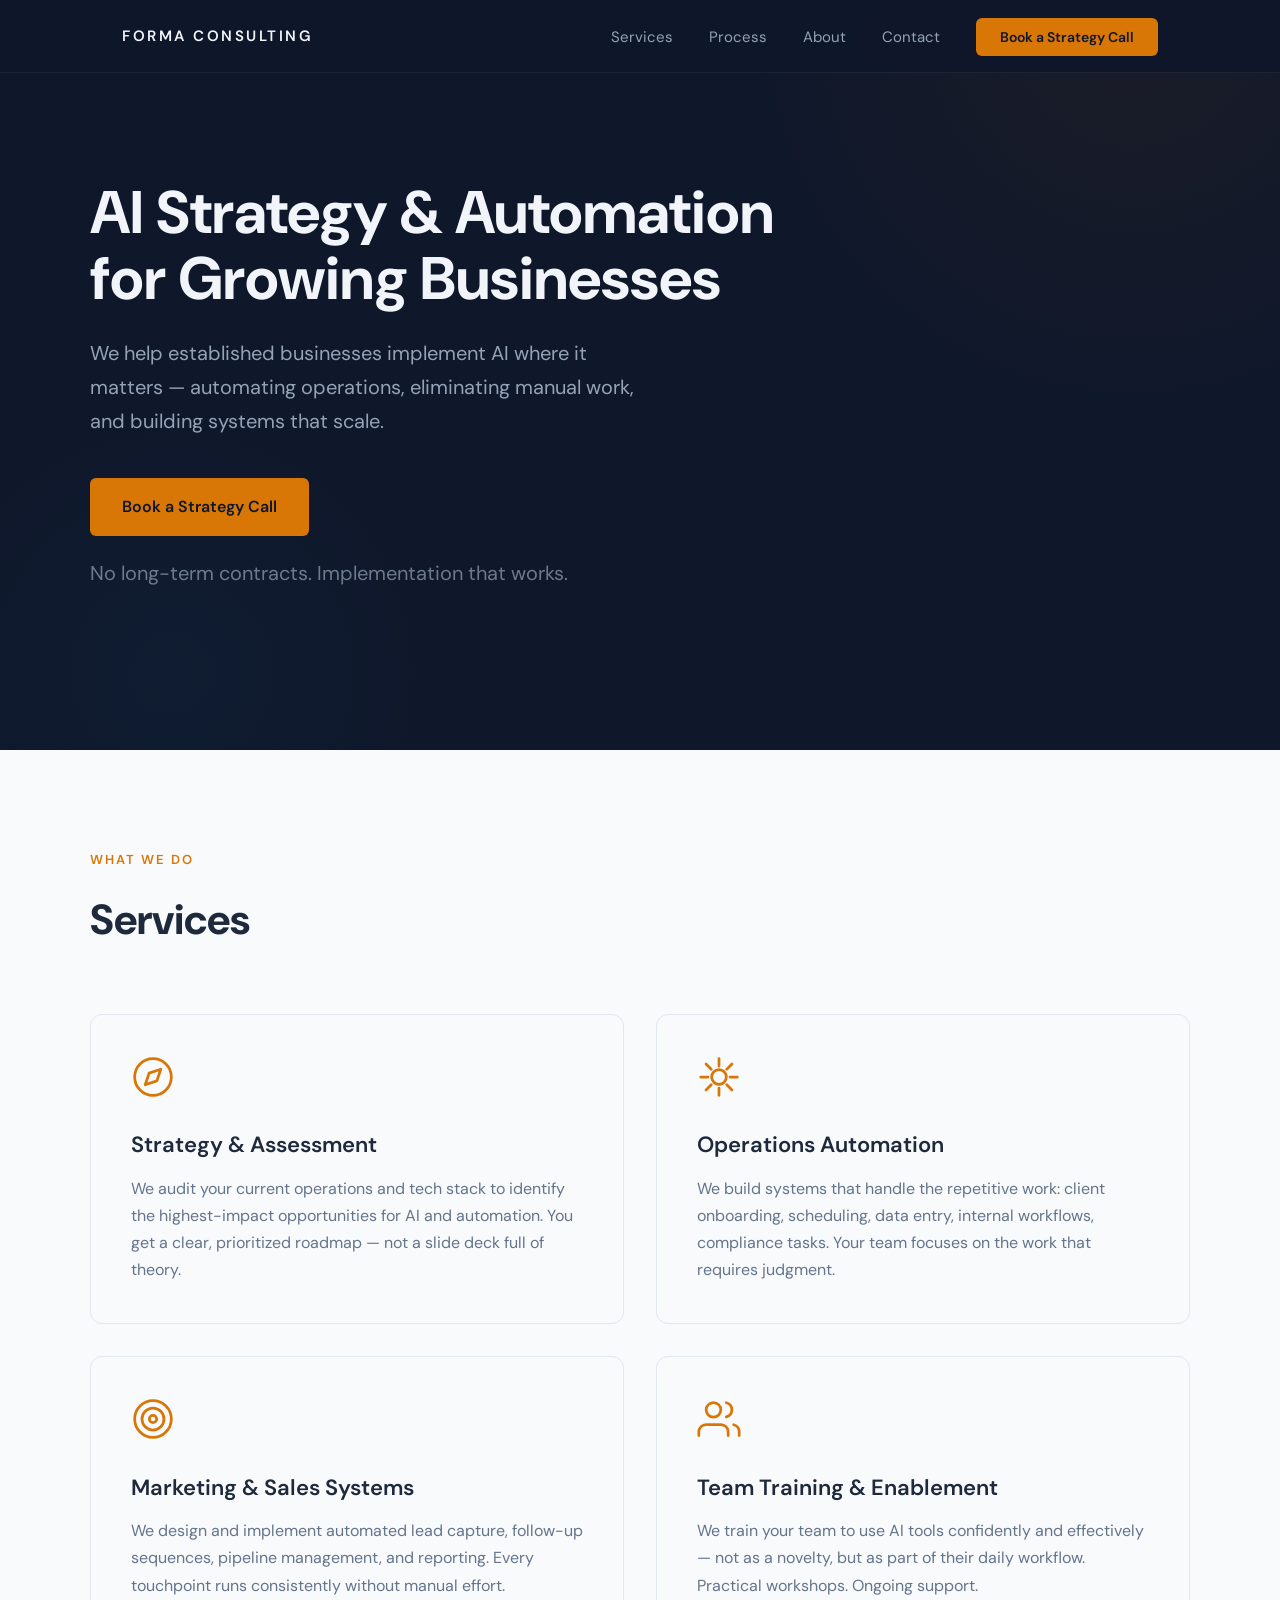
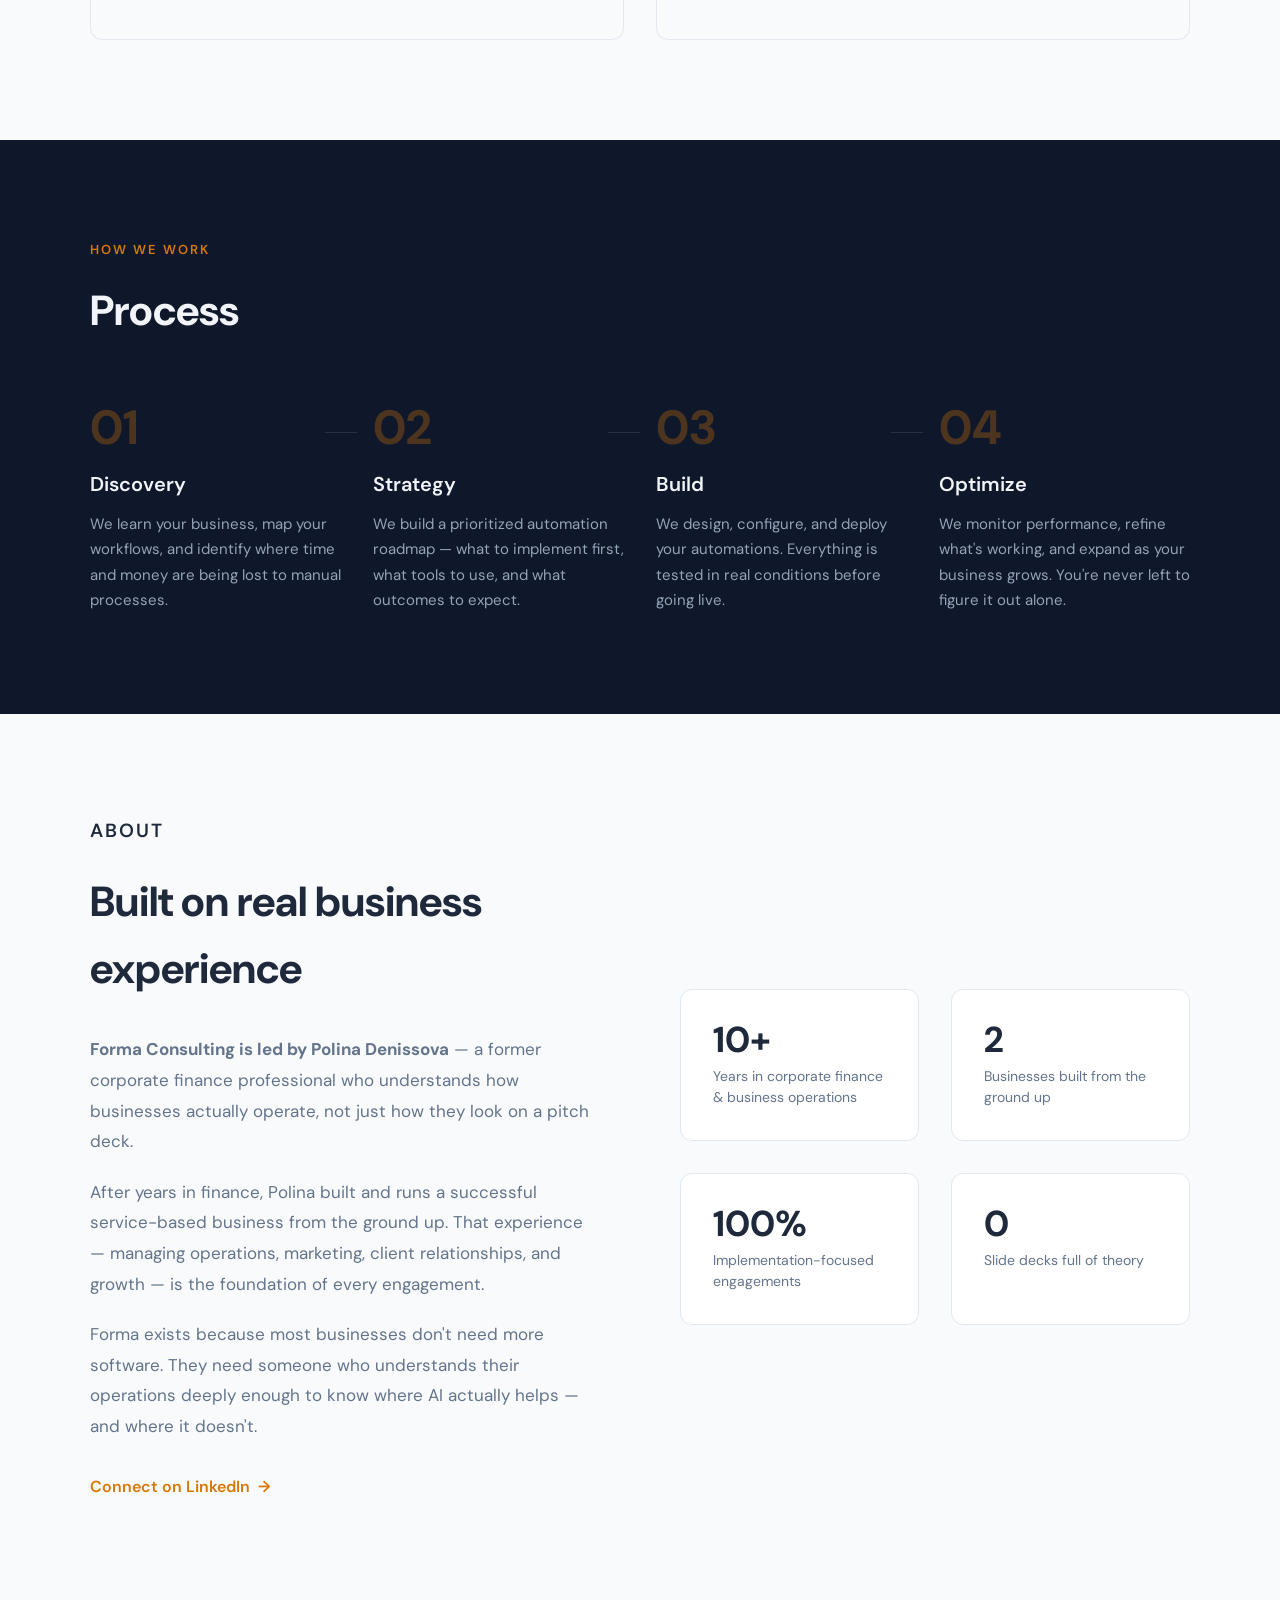
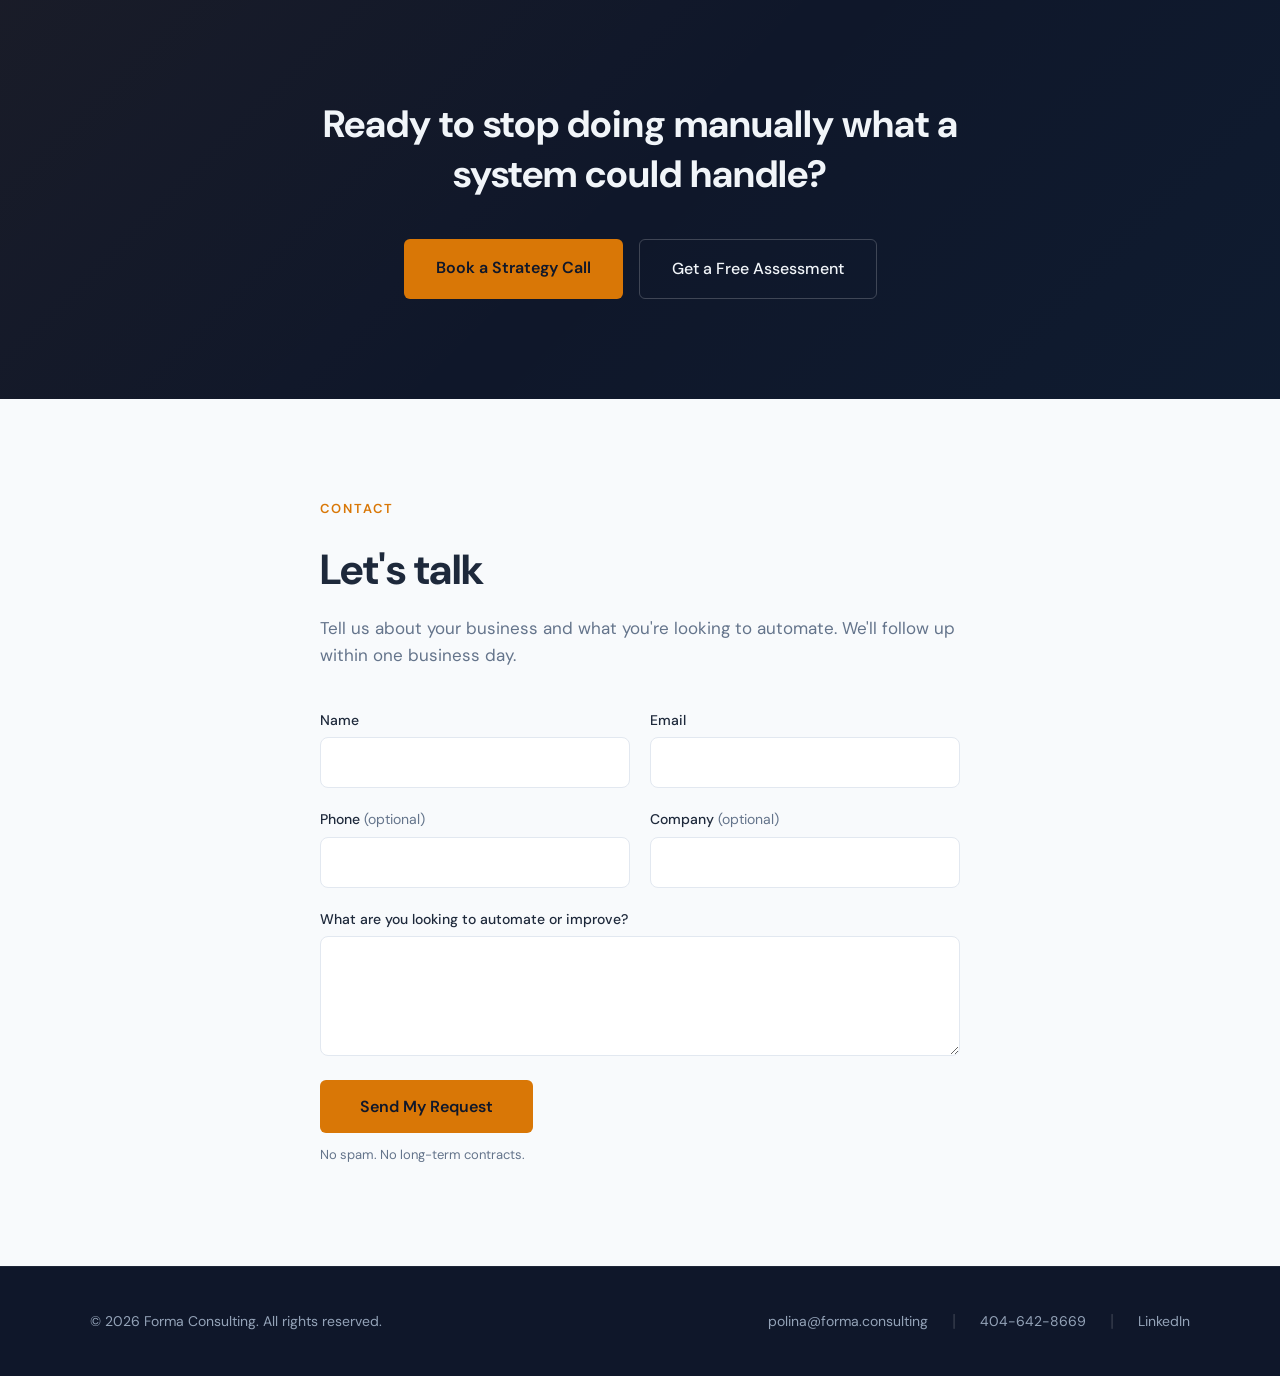
==== index.html @ 2b252786 "Add OG image for link previews" ====
<!DOCTYPE html>
<html lang="en">
<head>
  <meta charset="UTF-8">
  <meta name="viewport" content="width=device-width, initial-scale=1.0">
  <title>Forma Consulting — AI Strategy & Automation for Growing Businesses</title>
  <meta name="description" content="We help established businesses implement AI where it matters — automating operations, eliminating manual work, and building systems that scale.">
  <meta property="og:title" content="Forma Consulting — AI Strategy & Automation for Growing Businesses">
  <meta property="og:description" content="We help established businesses implement AI where it matters — automating operations, eliminating manual work, and building systems that scale.">
  <meta property="og:type" content="website">
  <meta property="og:url" content="https://forma.consulting">
  <meta property="og:image" content="https://forma.consulting/forma-og-image.png">
  <link rel="preconnect" href="https://fonts.googleapis.com">
  <link rel="preconnect" href="https://fonts.gstatic.com" crossorigin>
  <link href="https://fonts.googleapis.com/css2?family=DM+Sans:ital,opsz,wght@0,9..40,300;0,9..40,400;0,9..40,500;0,9..40,600;0,9..40,700;1,9..40,400&display=swap" rel="stylesheet">
  <style>
    *, *::before, *::after { margin: 0; padding: 0; box-sizing: border-box; }

    :root {
      --dark: #0F172A;
      --dark-mid: #1E293B;
      --light: #F8FAFC;
      --light-mid: #E2E8F0;
      --text-on-dark: #F1F5F9;
      --text-on-light: #1E293B;
      --text-muted-dark: #94A3B8;
      --text-muted-light: #64748B;
      --accent: #D97706;
      --accent-hover: #B45309;
      --accent-light: rgba(217, 119, 6, 0.1);
      --blue: #0EA5E9;
      --max-width: 1100px;
      --section-padding: 100px;
    }

    html { scroll-behavior: smooth; }

    body {
      font-family: 'DM Sans', -apple-system, BlinkMacSystemFont, sans-serif;
      font-size: 18px;
      line-height: 1.6;
      color: var(--text-on-light);
      background: var(--light);
      -webkit-font-smoothing: antialiased;
    }

    /* NAV */
    nav {
      position: fixed;
      top: 0;
      left: 0;
      right: 0;
      z-index: 100;
      background: rgba(15, 23, 42, 0.95);
      backdrop-filter: blur(12px);
      border-bottom: 1px solid rgba(255,255,255,0.06);
    }

    .nav-inner {
      max-width: var(--max-width);
      margin: 0 auto;
      padding: 0 32px;
      height: 72px;
      display: flex;
      align-items: center;
      justify-content: space-between;
    }

    .nav-logo {
      font-size: 15px;
      font-weight: 600;
      letter-spacing: 2.5px;
      color: var(--text-on-dark);
      text-transform: uppercase;
      text-decoration: none;
    }

    .nav-links {
      display: flex;
      align-items: center;
      gap: 36px;
      list-style: none;
    }

    .nav-links a {
      color: var(--text-muted-dark);
      text-decoration: none;
      font-size: 15px;
      font-weight: 400;
      transition: color 0.2s;
    }

    .nav-links a:hover { color: var(--text-on-dark); }

    .nav-cta {
      background: var(--accent) !important;
      color: var(--dark) !important;
      padding: 10px 24px;
      border-radius: 6px;
      font-weight: 600 !important;
      font-size: 14px !important;
      transition: background 0.2s;
    }

    .nav-cta:hover { background: var(--accent-hover) !important; }

    /* MOBILE NAV */
    .nav-toggle {
      display: none;
      background: none;
      border: none;
      cursor: pointer;
      padding: 8px;
    }

    .nav-toggle span {
      display: block;
      width: 24px;
      height: 2px;
      background: var(--text-on-dark);
      margin: 6px 0;
      transition: all 0.3s;
    }

    /* HERO */
    .hero {
      background: var(--dark);
      padding: 180px 32px 120px;
      position: relative;
      overflow: hidden;
    }

    .hero::before {
      content: '';
      position: absolute;
      top: -50%;
      right: -20%;
      width: 800px;
      height: 800px;
      background: radial-gradient(circle, rgba(217,119,6,0.06) 0%, transparent 70%);
      pointer-events: none;
    }

    .hero::after {
      content: '';
      position: absolute;
      bottom: -30%;
      left: -10%;
      width: 600px;
      height: 600px;
      background: radial-gradient(circle, rgba(14,165,233,0.04) 0%, transparent 70%);
      pointer-events: none;
    }

    .hero-inner {
      max-width: var(--max-width);
      margin: 0 auto;
      position: relative;
      z-index: 1;
    }

    .hero h1 {
      font-size: clamp(40px, 5.5vw, 60px);
      font-weight: 700;
      line-height: 1.1;
      color: var(--text-on-dark);
      max-width: 700px;
      margin-bottom: 24px;
    }

    .hero p {
      font-size: 20px;
      color: var(--text-muted-dark);
      max-width: 560px;
      margin-bottom: 40px;
      line-height: 1.7;
    }

    .hero-cta-group {
      display: flex;
      align-items: center;
      gap: 16px;
      flex-wrap: wrap;
    }

    .btn-primary {
      display: inline-block;
      background: var(--accent);
      color: var(--dark);
      padding: 16px 32px;
      border-radius: 6px;
      font-weight: 600;
      font-size: 16px;
      text-decoration: none;
      transition: background 0.2s, transform 0.1s;
    }

    .btn-primary:hover { background: var(--accent-hover); transform: translateY(-1px); }

    .hero-micro {
      margin-top: 20px;
      font-size: 14px;
      color: var(--text-muted-dark);
      opacity: 0.7;
    }

    /* SERVICES */
    .services {
      padding: var(--section-padding) 32px;
      background: var(--light);
    }

    .services-inner {
      max-width: var(--max-width);
      margin: 0 auto;
    }

    .section-label {
      font-size: 13px;
      font-weight: 600;
      letter-spacing: 2px;
      text-transform: uppercase;
      color: var(--accent);
      margin-bottom: 16px;
    }

    .section-title {
      font-size: clamp(32px, 4vw, 42px);
      font-weight: 700;
      color: var(--text-on-light);
      margin-bottom: 60px;
    }

    .services-grid {
      display: grid;
      grid-template-columns: repeat(2, 1fr);
      gap: 32px;
    }

    .service-card {
      padding: 40px;
      border: 1px solid var(--light-mid);
      border-radius: 12px;
      transition: border-color 0.2s, box-shadow 0.2s;
    }

    .service-card:hover {
      border-color: var(--accent);
      box-shadow: 0 4px 24px rgba(0,0,0,0.04);
    }

    .service-icon {
      width: 44px;
      height: 44px;
      margin-bottom: 20px;
      color: var(--accent);
    }

    .service-card h3 {
      font-size: 22px;
      font-weight: 600;
      margin-bottom: 12px;
      color: var(--text-on-light);
    }

    .service-card p {
      font-size: 16px;
      color: var(--text-muted-light);
      line-height: 1.7;
    }

    /* PROCESS */
    .process {
      padding: var(--section-padding) 32px;
      background: var(--dark);
    }

    .process-inner {
      max-width: var(--max-width);
      margin: 0 auto;
    }

    .process .section-title { color: var(--text-on-dark); }

    .process-grid {
      display: grid;
      grid-template-columns: repeat(4, 1fr);
      gap: 32px;
    }

    .process-step {
      position: relative;
    }

    .step-number {
      font-size: 48px;
      font-weight: 700;
      color: var(--accent);
      opacity: 0.3;
      line-height: 1;
      margin-bottom: 16px;
    }

    .process-step h3 {
      font-size: 20px;
      font-weight: 600;
      color: var(--text-on-dark);
      margin-bottom: 12px;
    }

    .process-step p {
      font-size: 15px;
      color: var(--text-muted-dark);
      line-height: 1.7;
    }

    /* Connector lines between steps */
    .process-step:not(:last-child)::after {
      content: '';
      position: absolute;
      top: 28px;
      right: -16px;
      width: 32px;
      height: 1px;
      background: rgba(255,255,255,0.1);
    }

    /* ABOUT */
    .about {
      padding: var(--section-padding) 32px;
      background: var(--light);
    }

    .about-inner {
      max-width: var(--max-width);
      margin: 0 auto;
      display: grid;
      grid-template-columns: 1fr 1fr;
      gap: 80px;
      align-items: center;
    }

    .about-text p {
      font-size: 17px;
      color: var(--text-muted-light);
      margin-bottom: 20px;
      line-height: 1.8;
    }

    .about-text p:first-of-type {
      font-size: 19px;
      color: var(--text-on-light);
    }

    .about-link {
      display: inline-flex;
      align-items: center;
      gap: 8px;
      color: var(--accent);
      text-decoration: none;
      font-weight: 600;
      font-size: 16px;
      margin-top: 12px;
      transition: gap 0.2s;
    }

    .about-link:hover { gap: 12px; }

    .about-stats {
      display: grid;
      grid-template-columns: 1fr 1fr;
      gap: 32px;
    }

    .stat-item {
      padding: 32px;
      background: white;
      border-radius: 12px;
      border: 1px solid var(--light-mid);
    }

    .stat-number {
      font-size: 36px;
      font-weight: 700;
      color: var(--text-on-light);
      line-height: 1;
      margin-bottom: 8px;
    }

    .stat-label {
      font-size: 14px;
      color: var(--text-muted-light);
      line-height: 1.5;
    }

    /* CTA SECTION */
    .cta-section {
      padding: var(--section-padding) 32px;
      background: var(--dark);
      text-align: center;
      position: relative;
      overflow: hidden;
    }

    .cta-section::before {
      content: '';
      position: absolute;
      top: 0;
      left: 0;
      right: 0;
      bottom: 0;
      background: linear-gradient(135deg, rgba(217,119,6,0.05) 0%, transparent 50%, rgba(14,165,233,0.03) 100%);
      pointer-events: none;
    }

    .cta-inner {
      max-width: 640px;
      margin: 0 auto;
      position: relative;
      z-index: 1;
    }

    .cta-section h2 {
      font-size: clamp(28px, 3.5vw, 38px);
      font-weight: 700;
      color: var(--text-on-dark);
      margin-bottom: 40px;
      line-height: 1.3;
    }

    .cta-buttons {
      display: flex;
      justify-content: center;
      gap: 16px;
      flex-wrap: wrap;
    }

    .btn-secondary {
      display: inline-block;
      border: 1px solid rgba(255,255,255,0.2);
      color: var(--text-on-dark);
      padding: 16px 32px;
      border-radius: 6px;
      font-weight: 500;
      font-size: 16px;
      text-decoration: none;
      transition: border-color 0.2s, background 0.2s;
    }

    .btn-secondary:hover {
      border-color: rgba(255,255,255,0.4);
      background: rgba(255,255,255,0.04);
    }

    /* CONTACT */
    .contact {
      padding: var(--section-padding) 32px;
      background: var(--light);
    }

    .contact-inner {
      max-width: 640px;
      margin: 0 auto;
    }

    .contact .section-title {
      margin-bottom: 12px;
    }

    .contact-subtitle {
      font-size: 17px;
      color: var(--text-muted-light);
      margin-bottom: 40px;
    }

    .form-grid {
      display: grid;
      grid-template-columns: 1fr 1fr;
      gap: 20px;
    }

    .form-group {
      display: flex;
      flex-direction: column;
    }

    .form-group.full-width {
      grid-column: 1 / -1;
    }

    .form-group label {
      font-size: 14px;
      font-weight: 500;
      color: var(--text-on-light);
      margin-bottom: 6px;
    }

    .form-group input,
    .form-group textarea {
      padding: 14px 16px;
      border: 1px solid var(--light-mid);
      border-radius: 8px;
      font-family: inherit;
      font-size: 16px;
      color: var(--text-on-light);
      background: white;
      transition: border-color 0.2s;
      outline: none;
    }

    .form-group input:focus,
    .form-group textarea:focus {
      border-color: var(--accent);
    }

    .form-group textarea {
      resize: vertical;
      min-height: 120px;
    }

    .form-submit {
      margin-top: 24px;
    }

    .form-submit button {
      background: var(--accent);
      color: var(--dark);
      padding: 16px 40px;
      border: none;
      border-radius: 6px;
      font-family: inherit;
      font-weight: 600;
      font-size: 16px;
      cursor: pointer;
      transition: background 0.2s;
    }

    .form-submit button:hover { background: var(--accent-hover); }

    .form-note {
      margin-top: 12px;
      font-size: 13px;
      color: var(--text-muted-light);
    }

    /* FOOTER */
    footer {
      padding: 40px 32px;
      background: var(--dark);
      border-top: 1px solid rgba(255,255,255,0.06);
    }

    .footer-inner {
      max-width: var(--max-width);
      margin: 0 auto;
      display: flex;
      justify-content: space-between;
      align-items: center;
      flex-wrap: wrap;
      gap: 16px;
    }

    .footer-left {
      font-size: 14px;
      color: var(--text-muted-dark);
    }

    .footer-right {
      display: flex;
      gap: 24px;
      align-items: center;
    }

    .footer-right a {
      font-size: 14px;
      color: var(--text-muted-dark);
      text-decoration: none;
      transition: color 0.2s;
    }

    .footer-right a:hover { color: var(--text-on-dark); }

    .footer-divider {
      color: rgba(255,255,255,0.15);
    }

    /* RESPONSIVE */
    @media (max-width: 900px) {
      .services-grid { grid-template-columns: 1fr; }
      .process-grid { grid-template-columns: 1fr 1fr; }
      .process-step::after { display: none; }
      .about-inner { grid-template-columns: 1fr; gap: 48px; }
      .about-stats { order: -1; }
    }

    @media (max-width: 640px) {
      :root { --section-padding: 72px; }
      .nav-links { display: none; }
      .nav-toggle { display: block; }
      .nav-links.active {
        display: flex;
        flex-direction: column;
        position: absolute;
        top: 72px;
        left: 0;
        right: 0;
        background: var(--dark);
        padding: 24px 32px;
        border-bottom: 1px solid rgba(255,255,255,0.06);
        gap: 20px;
      }
      .hero { padding: 140px 24px 80px; }
      .hero h1 { font-size: 36px; }
      .hero p { font-size: 18px; }
      .process-grid { grid-template-columns: 1fr; }
      .about-stats { grid-template-columns: 1fr; }
      .form-grid { grid-template-columns: 1fr; }
      .footer-inner { flex-direction: column; text-align: center; }
    }
  </style>
</head>
<body>

  <!-- NAV -->
  <nav>
    <div class="nav-inner">
      <a href="#" class="nav-logo">Forma Consulting</a>
      <button class="nav-toggle" aria-label="Menu" onclick="document.querySelector('.nav-links').classList.toggle('active')">
        <span></span><span></span><span></span>
      </button>
      <ul class="nav-links">
        <li><a href="#services">Services</a></li>
        <li><a href="#process">Process</a></li>
        <li><a href="#about">About</a></li>
        <li><a href="#contact">Contact</a></li>
        <li><a href="#contact" class="nav-cta">Book a Strategy Call</a></li>
      </ul>
    </div>
  </nav>

  <!-- HERO -->
  <section class="hero">
    <div class="hero-inner">
      <h1>AI Strategy &amp; Automation for Growing Businesses</h1>
      <p>We help established businesses implement AI where it matters — automating operations, eliminating manual work, and building systems that scale.</p>
      <div class="hero-cta-group">
        <a href="#contact" class="btn-primary">Book a Strategy Call</a>
      </div>
      <p class="hero-micro">No long-term contracts. Implementation that works.</p>
    </div>
  </section>

  <!-- SERVICES -->
  <section class="services" id="services">
    <div class="services-inner">
      <p class="section-label">What We Do</p>
      <h2 class="section-title">Services</h2>
      <div class="services-grid">

        <div class="service-card">
          <svg class="service-icon" viewBox="0 0 24 24" fill="none" stroke="currentColor" stroke-width="1.5" stroke-linecap="round" stroke-linejoin="round">
            <circle cx="12" cy="12" r="10"/><polygon points="16.24 7.76 14.12 14.12 7.76 16.24 9.88 9.88 16.24 7.76"/>
          </svg>
          <h3>Strategy &amp; Assessment</h3>
          <p>We audit your current operations and tech stack to identify the highest-impact opportunities for AI and automation. You get a clear, prioritized roadmap — not a slide deck full of theory.</p>
        </div>

        <div class="service-card">
          <svg class="service-icon" viewBox="0 0 24 24" fill="none" stroke="currentColor" stroke-width="1.5" stroke-linecap="round" stroke-linejoin="round">
            <path d="M12 2v4m0 12v4M4.93 4.93l2.83 2.83m8.48 8.48l2.83 2.83M2 12h4m12 0h4M4.93 19.07l2.83-2.83m8.48-8.48l2.83-2.83"/><circle cx="12" cy="12" r="4"/>
          </svg>
          <h3>Operations Automation</h3>
          <p>We build systems that handle the repetitive work: client onboarding, scheduling, data entry, internal workflows, compliance tasks. Your team focuses on the work that requires judgment.</p>
        </div>

        <div class="service-card">
          <svg class="service-icon" viewBox="0 0 24 24" fill="none" stroke="currentColor" stroke-width="1.5" stroke-linecap="round" stroke-linejoin="round">
            <circle cx="12" cy="12" r="10"/><circle cx="12" cy="12" r="6"/><circle cx="12" cy="12" r="2"/>
          </svg>
          <h3>Marketing &amp; Sales Systems</h3>
          <p>We design and implement automated lead capture, follow-up sequences, pipeline management, and reporting. Every touchpoint runs consistently without manual effort.</p>
        </div>

        <div class="service-card">
          <svg class="service-icon" viewBox="0 0 24 24" fill="none" stroke="currentColor" stroke-width="1.5" stroke-linecap="round" stroke-linejoin="round">
            <path d="M17 21v-2a4 4 0 0 0-4-4H5a4 4 0 0 0-4 4v2"/><circle cx="9" cy="7" r="4"/><path d="M23 21v-2a4 4 0 0 0-3-3.87"/><path d="M16 3.13a4 4 0 0 1 0 7.75"/>
          </svg>
          <h3>Team Training &amp; Enablement</h3>
          <p>We train your team to use AI tools confidently and effectively — not as a novelty, but as part of their daily workflow. Practical workshops. Ongoing support.</p>
        </div>

      </div>
    </div>
  </section>

  <!-- PROCESS -->
  <section class="process" id="process">
    <div class="process-inner">
      <p class="section-label" style="color: var(--accent);">How We Work</p>
      <h2 class="section-title">Process</h2>
      <div class="process-grid">
        <div class="process-step">
          <div class="step-number">01</div>
          <h3>Discovery</h3>
          <p>We learn your business, map your workflows, and identify where time and money are being lost to manual processes.</p>
        </div>
        <div class="process-step">
          <div class="step-number">02</div>
          <h3>Strategy</h3>
          <p>We build a prioritized automation roadmap — what to implement first, what tools to use, and what outcomes to expect.</p>
        </div>
        <div class="process-step">
          <div class="step-number">03</div>
          <h3>Build</h3>
          <p>We design, configure, and deploy your automations. Everything is tested in real conditions before going live.</p>
        </div>
        <div class="process-step">
          <div class="step-number">04</div>
          <h3>Optimize</h3>
          <p>We monitor performance, refine what's working, and expand as your business grows. You're never left to figure it out alone.</p>
        </div>
      </div>
    </div>
  </section>

  <!-- ABOUT -->
  <section class="about" id="about">
    <div class="about-inner">
      <div class="about-text">
        <p class="section-label">About</p>
        <h2 class="section-title" style="margin-bottom: 32px;">Built on real business experience</h2>
        <p><strong>Forma Consulting is led by Polina Denissova</strong> — a former corporate finance professional who understands how businesses actually operate, not just how they look on a pitch deck.</p>
        <p>After years in finance, Polina built and runs a successful service-based business from the ground up. That experience — managing operations, marketing, client relationships, and growth — is the foundation of every engagement.</p>
        <p>Forma exists because most businesses don't need more software. They need someone who understands their operations deeply enough to know where AI actually helps — and where it doesn't.</p>
        <a href="https://www.linkedin.com/in/denissova/" class="about-link" target="_blank" rel="noopener">Connect on LinkedIn <span>→</span></a>
      </div>
      <div class="about-stats">
        <div class="stat-item">
          <div class="stat-number">10+</div>
          <div class="stat-label">Years in corporate finance &amp; business operations</div>
        </div>
        <div class="stat-item">
          <div class="stat-number">2</div>
          <div class="stat-label">Businesses built from the ground up</div>
        </div>
        <div class="stat-item">
          <div class="stat-number">100%</div>
          <div class="stat-label">Implementation-focused engagements</div>
        </div>
        <div class="stat-item">
          <div class="stat-number">0</div>
          <div class="stat-label">Slide decks full of theory</div>
        </div>
      </div>
    </div>
  </section>

  <!-- CTA -->
  <section class="cta-section">
    <div class="cta-inner">
      <h2>Ready to stop doing manually what a system could handle?</h2>
      <div class="cta-buttons">
        <a href="#contact" class="btn-primary">Book a Strategy Call</a>
        <a href="#contact" class="btn-secondary">Get a Free Assessment</a>
      </div>
    </div>
  </section>

  <!-- CONTACT -->
  <section class="contact" id="contact">
    <div class="contact-inner">
      <p class="section-label">Contact</p>
      <h2 class="section-title">Let's talk</h2>
      <p class="contact-subtitle">Tell us about your business and what you're looking to automate. We'll follow up within one business day.</p>
      <form name="contact" method="POST" data-netlify="true">
        <div class="form-grid">
          <div class="form-group">
            <label for="name">Name</label>
            <input type="text" id="name" name="name" required>
          </div>
          <div class="form-group">
            <label for="email">Email</label>
            <input type="email" id="email" name="email" required>
          </div>
          <div class="form-group">
            <label for="phone">Phone <span style="color: var(--text-muted-light); font-weight: 400;">(optional)</span></label>
            <input type="tel" id="phone" name="phone">
          </div>
          <div class="form-group">
            <label for="company">Company <span style="color: var(--text-muted-light); font-weight: 400;">(optional)</span></label>
            <input type="text" id="company" name="company">
          </div>
          <div class="form-group full-width">
            <label for="message">What are you looking to automate or improve?</label>
            <textarea id="message" name="message"></textarea>
          </div>
        </div>
        <div class="form-submit">
          <button type="submit">Send My Request</button>
        </div>
        <p class="form-note">No spam. No long-term contracts.</p>
      </form>
    </div>
  </section>

  <!-- FOOTER -->
  <footer>
    <div class="footer-inner">
      <div class="footer-left">© 2026 Forma Consulting. All rights reserved.</div>
      <div class="footer-right">
        <a href="mailto:polina@forma.consulting">polina@forma.consulting</a>
        <span class="footer-divider">|</span>
        <a href="tel:4046428669">404-642-8669</a>
        <span class="footer-divider">|</span>
        <a href="https://www.linkedin.com/in/denissova/" target="_blank" rel="noopener">LinkedIn</a>
      </div>
    </div>
  </footer>

</body>
</html>
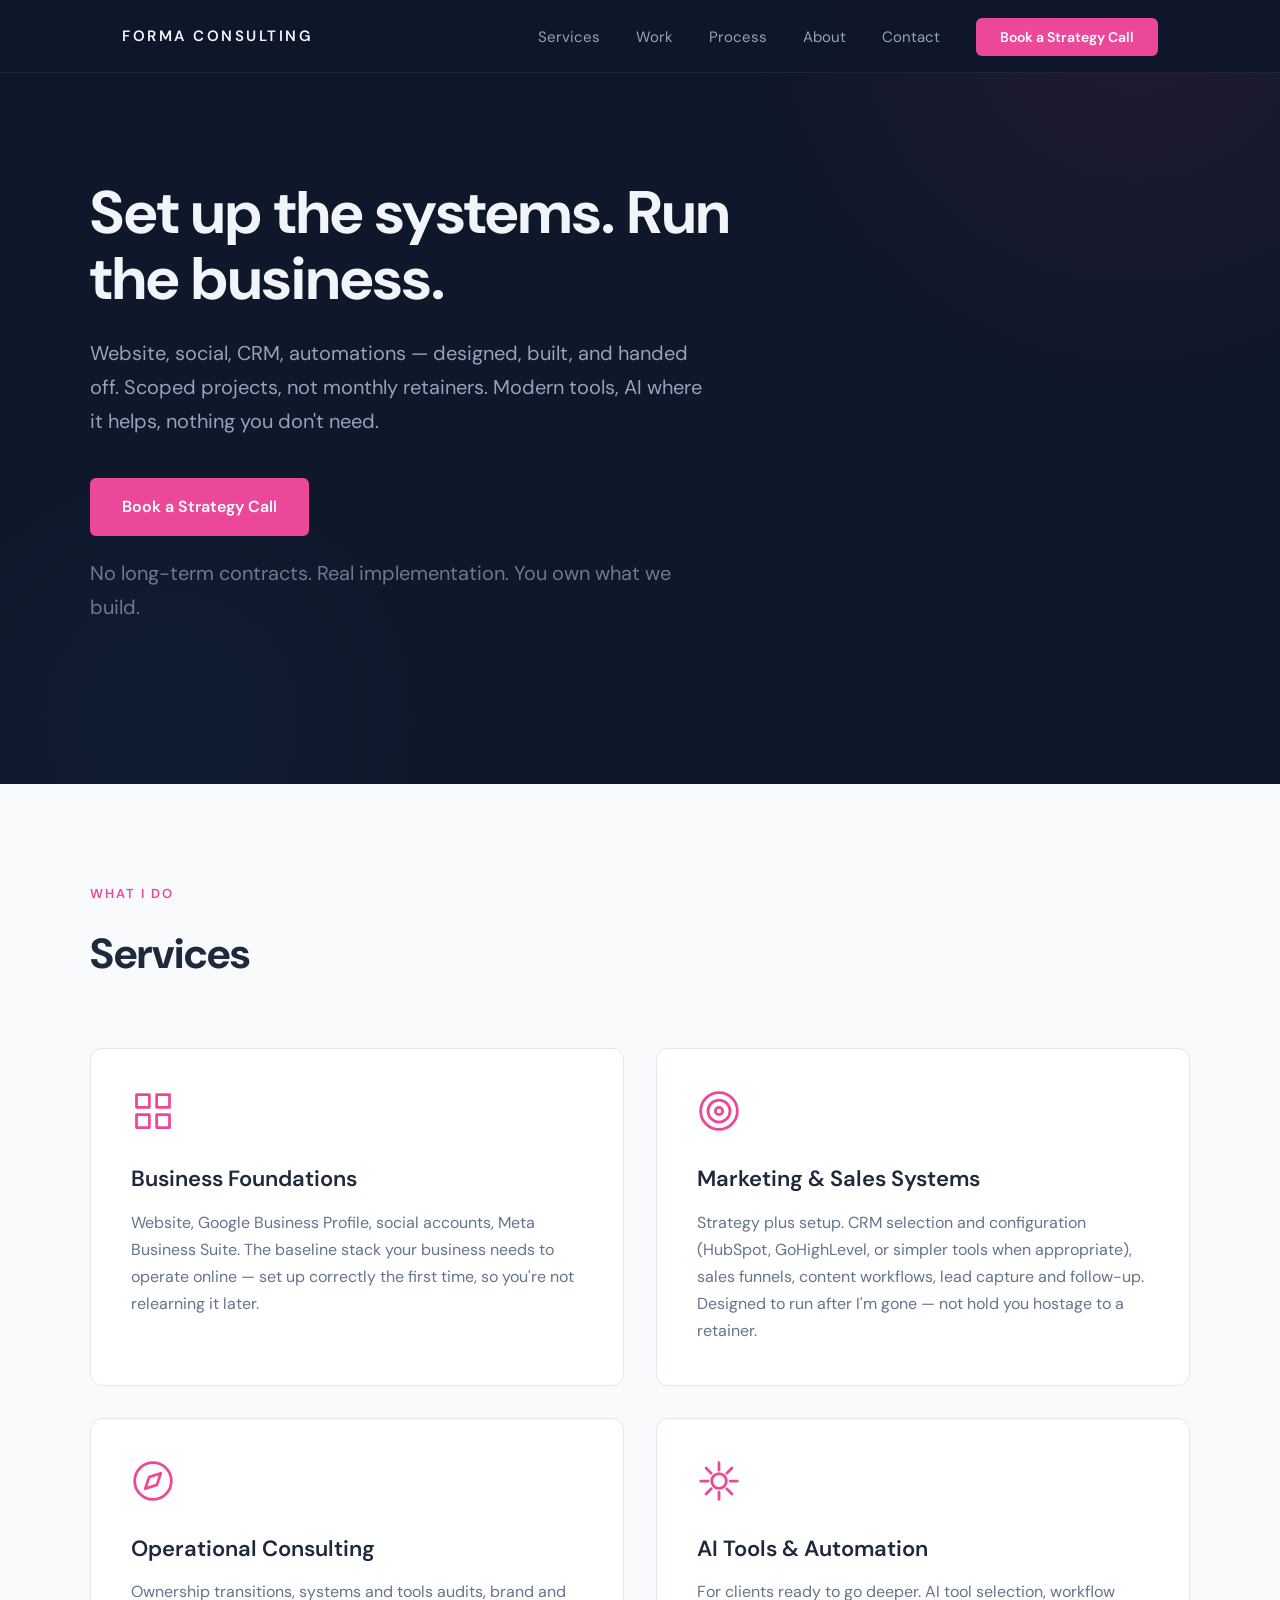
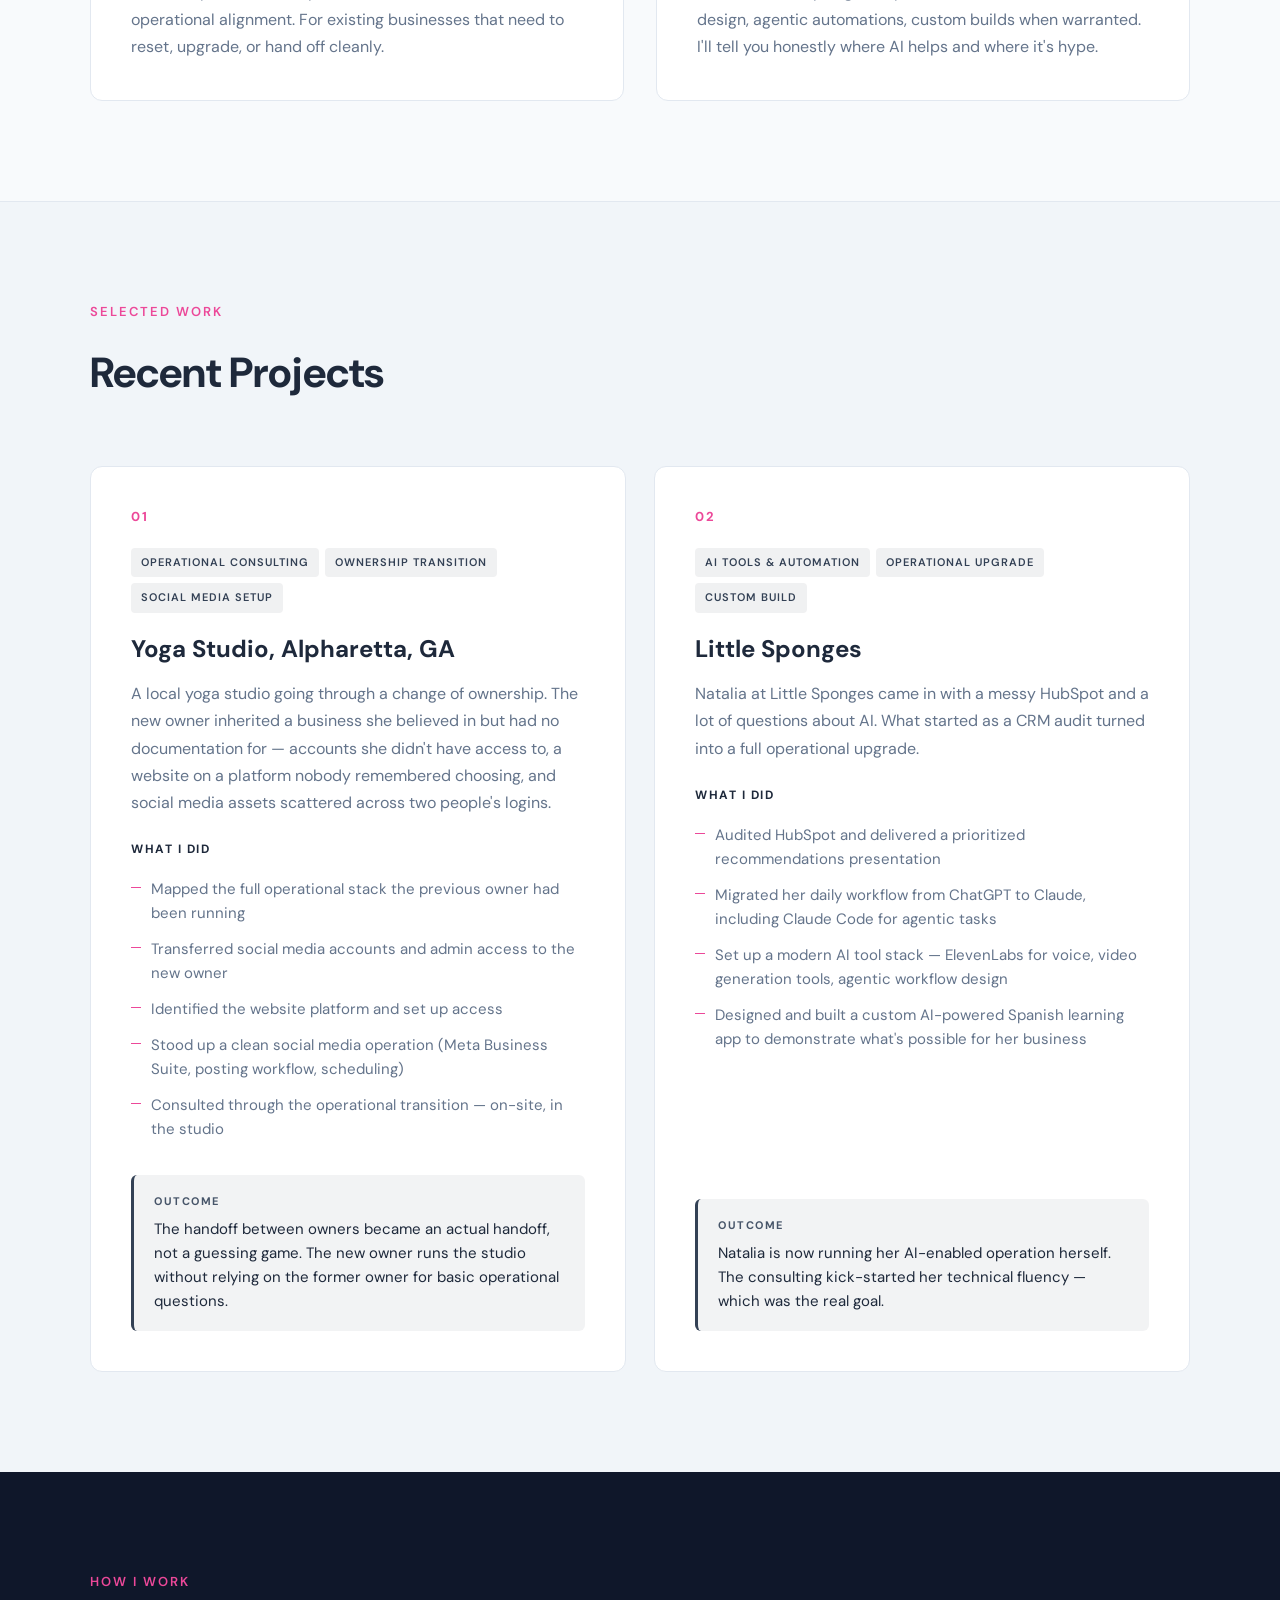
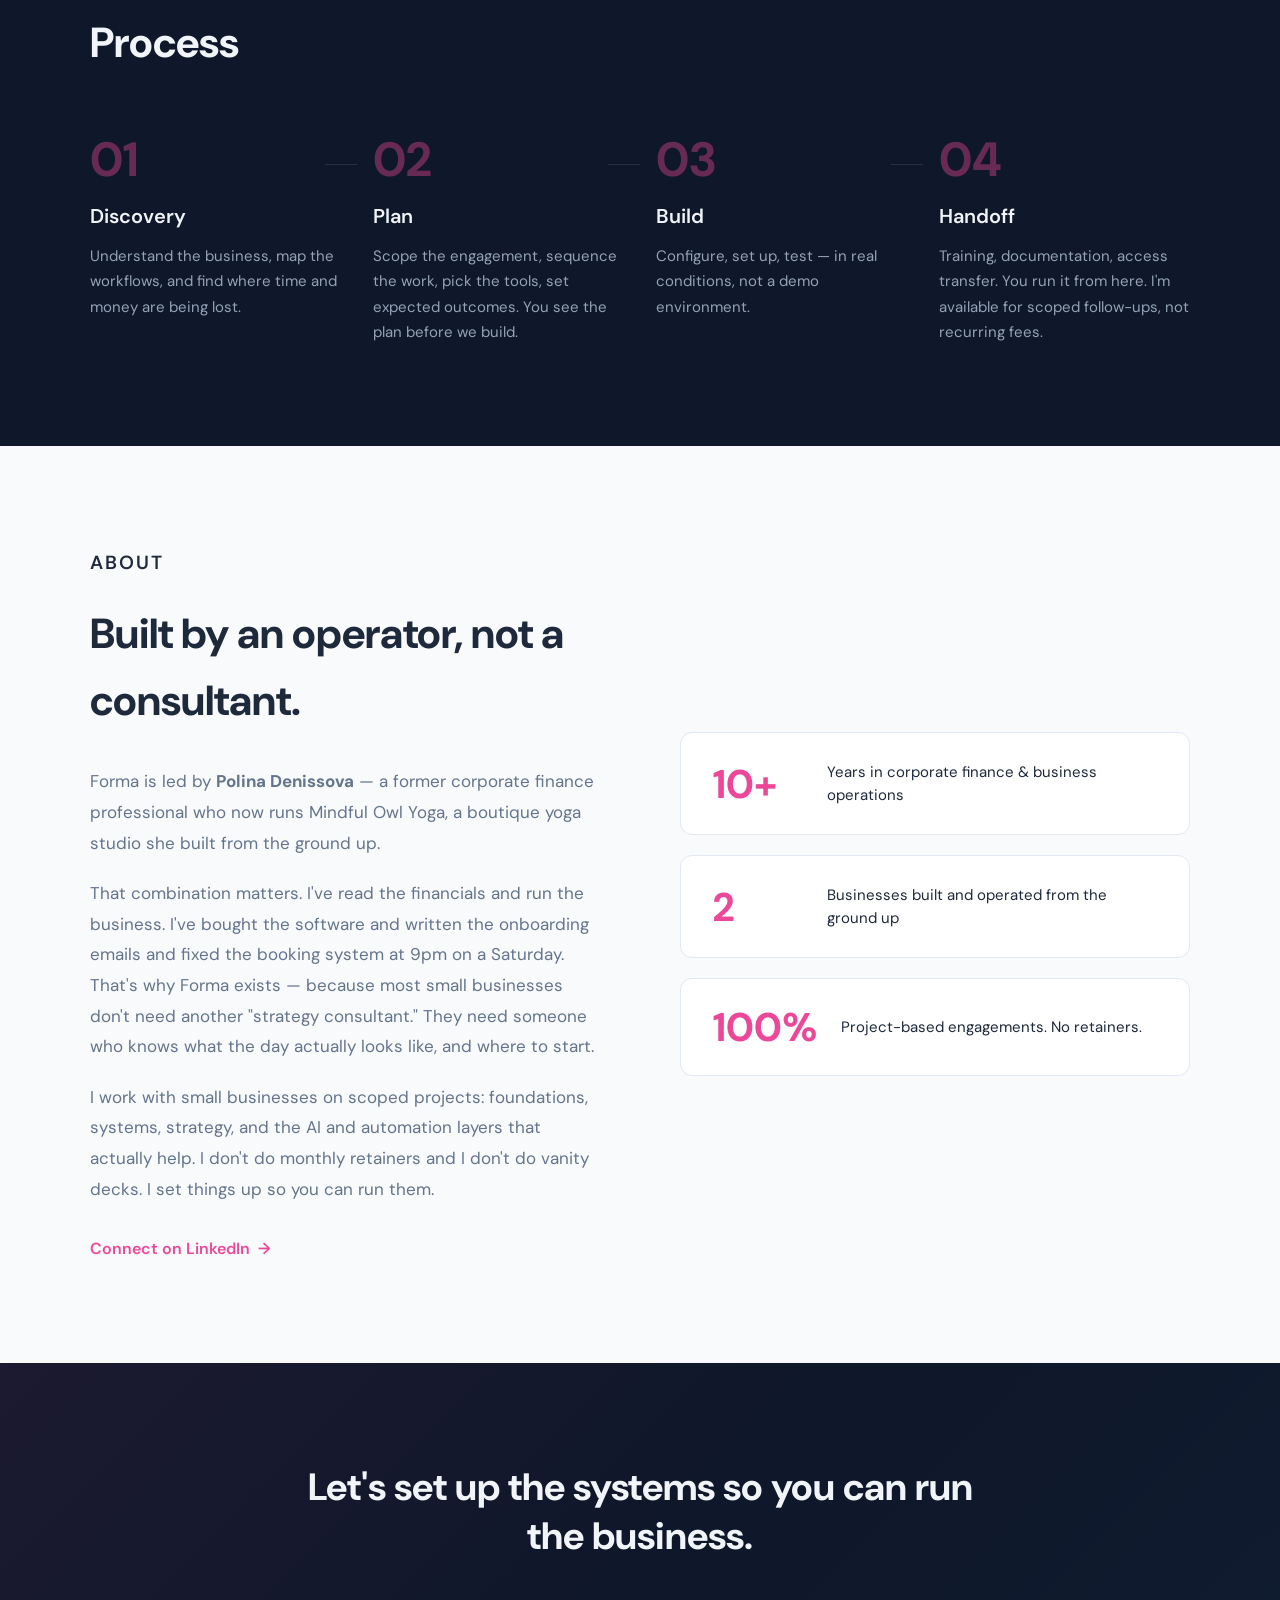
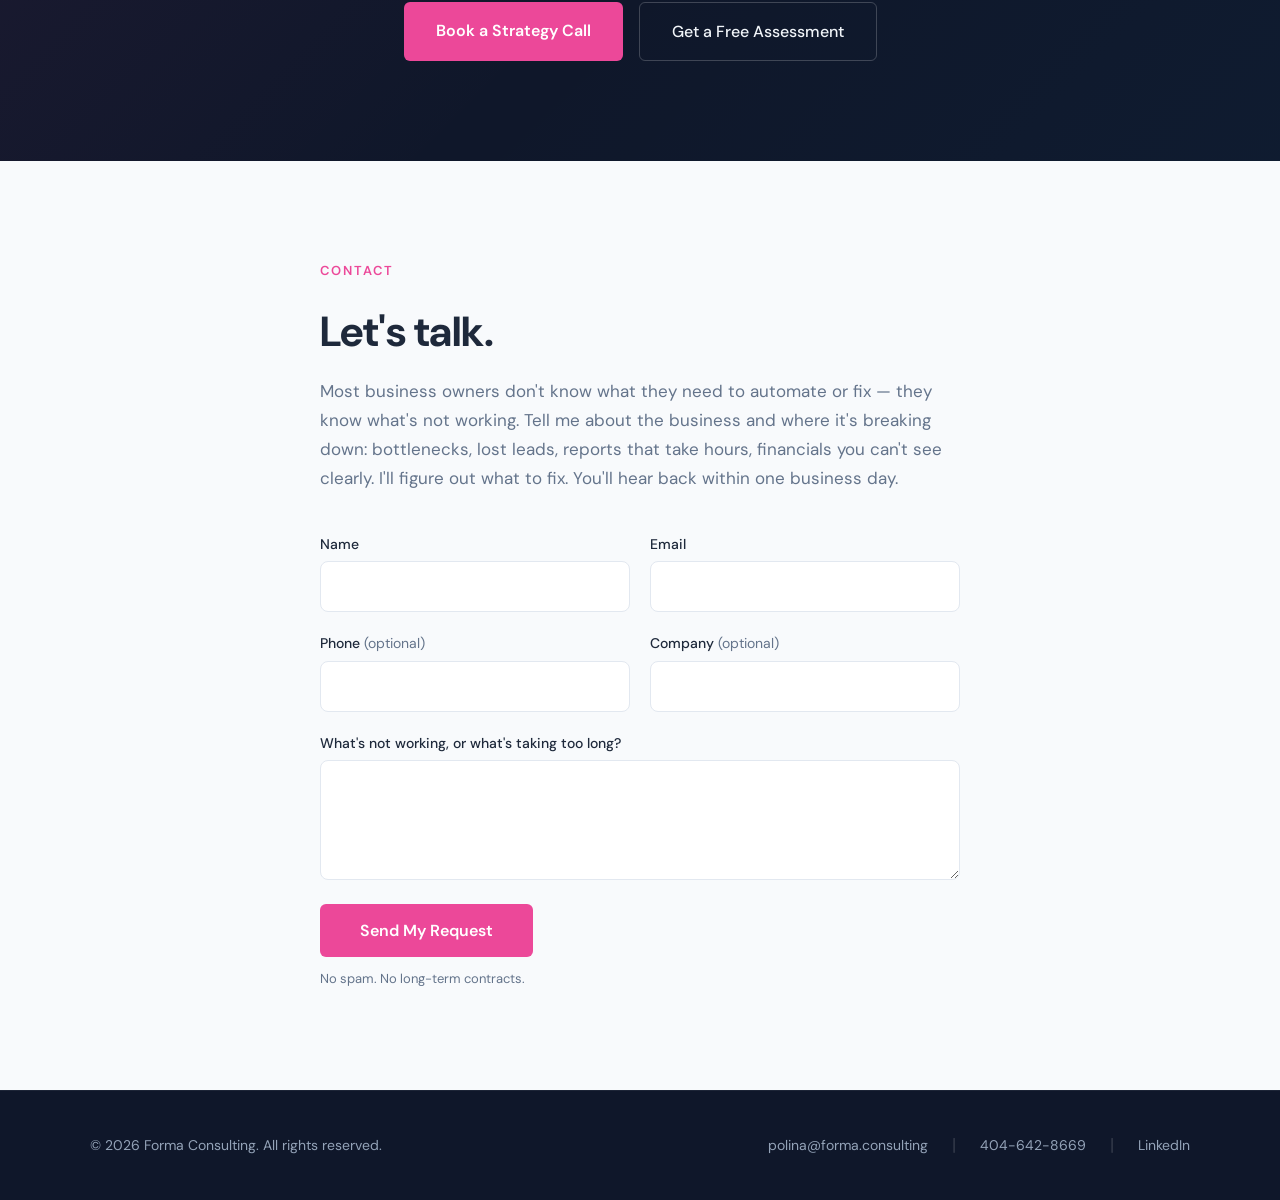
==== commit 94266562: "Rebrand: operator positioning, case cards, hot pink accent Broaden positioning from AI consultant to" ====
--- a/index.html
+++ b/index.html
@@ -3,10 +3,10 @@
 <head>
   <meta charset="UTF-8">
   <meta name="viewport" content="width=device-width, initial-scale=1.0">
-  <title>Forma Consulting — AI Strategy & Automation for Growing Businesses</title>
-  <meta name="description" content="We help established businesses implement AI where it matters — automating operations, eliminating manual work, and building systems that scale.">
-  <meta property="og:title" content="Forma Consulting — AI Strategy & Automation for Growing Businesses">
-  <meta property="og:description" content="We help established businesses implement AI where it matters — automating operations, eliminating manual work, and building systems that scale.">
+  <title>Forma Consulting — Set Up the Systems. Run the Business.</title>
+  <meta name="description" content="Forma helps small businesses build the systems they actually need — website, social, CRM, automations. Modern tools, scoped projects, no monthly retainers.">
+  <meta property="og:title" content="Forma Consulting — Set Up the Systems. Run the Business.">
+  <meta property="og:description" content="Forma helps small businesses build the systems they actually need — website, social, CRM, automations. Modern tools, scoped projects, no monthly retainers.">
   <meta property="og:type" content="website">
   <meta property="og:url" content="https://forma.consulting">
   <meta property="og:image" content="https://forma.consulting/forma-og-image.png">
@@ -25,9 +25,9 @@
       --text-on-light: #1E293B;
       --text-muted-dark: #94A3B8;
       --text-muted-light: #64748B;
-      --accent: #D97706;
-      --accent-hover: #B45309;
-      --accent-light: rgba(217, 119, 6, 0.1);
+      --accent: #EC4899;
+      --accent-hover: #DB2777;
+      --accent-light: rgba(236, 72, 153, 0.1);
       --blue: #0EA5E9;
       --max-width: 1100px;
       --section-padding: 100px;
@@ -94,7 +94,7 @@
 
     .nav-cta {
       background: var(--accent) !important;
-      color: var(--dark) !important;
+      color: white !important;
       padding: 10px 24px;
       border-radius: 6px;
       font-weight: 600 !important;
@@ -137,7 +137,7 @@
       right: -20%;
       width: 800px;
       height: 800px;
-      background: radial-gradient(circle, rgba(217,119,6,0.06) 0%, transparent 70%);
+      background: radial-gradient(circle, rgba(236,72,153,0.08) 0%, transparent 70%);
       pointer-events: none;
     }
 
@@ -171,7 +171,7 @@
     .hero p {
       font-size: 20px;
       color: var(--text-muted-dark);
-      max-width: 560px;
+      max-width: 620px;
       margin-bottom: 40px;
       line-height: 1.7;
     }
@@ -186,7 +186,7 @@
     .btn-primary {
       display: inline-block;
       background: var(--accent);
-      color: var(--dark);
+      color: white;
       padding: 16px 32px;
       border-radius: 6px;
       font-weight: 600;
@@ -242,6 +242,7 @@
       border: 1px solid var(--light-mid);
       border-radius: 12px;
       transition: border-color 0.2s, box-shadow 0.2s;
+      background: white;
     }
 
     .service-card:hover {
@@ -269,6 +270,128 @@
       line-height: 1.7;
     }
 
+    /* WORK */
+    .work {
+      padding: var(--section-padding) 32px;
+      background: #F1F5F9;
+      border-top: 1px solid var(--light-mid);
+    }
+
+    .work-inner {
+      max-width: var(--max-width);
+      margin: 0 auto;
+    }
+
+    .work-grid {
+      display: grid;
+      grid-template-columns: 1fr 1fr;
+      gap: 28px;
+    }
+
+    .case-card {
+      padding: 40px;
+      background: white;
+      border: 1px solid var(--light-mid);
+      border-radius: 12px;
+      display: flex;
+      flex-direction: column;
+    }
+
+    .case-number {
+      font-size: 13px;
+      font-weight: 700;
+      color: var(--accent);
+      letter-spacing: 2px;
+      margin-bottom: 20px;
+    }
+
+    .case-tags {
+      display: flex;
+      flex-wrap: wrap;
+      gap: 6px;
+      margin-bottom: 20px;
+    }
+
+    .case-tags span {
+      font-size: 11px;
+      font-weight: 600;
+      text-transform: uppercase;
+      letter-spacing: 1px;
+      color: #334155;
+      background: rgba(15, 23, 42, 0.06);
+      padding: 6px 10px;
+      border-radius: 4px;
+    }
+
+    .case-card h3 {
+      font-size: 24px;
+      font-weight: 700;
+      color: var(--text-on-light);
+      margin-bottom: 16px;
+      line-height: 1.3;
+    }
+
+    .case-intro {
+      font-size: 16px;
+      color: var(--text-muted-light);
+      line-height: 1.7;
+      margin-bottom: 24px;
+    }
+
+    .case-card h4 {
+      font-size: 12px;
+      font-weight: 700;
+      text-transform: uppercase;
+      letter-spacing: 1.5px;
+      color: var(--text-on-light);
+      margin-bottom: 12px;
+    }
+
+    .case-card ul {
+      list-style: none;
+      padding: 0;
+      margin-bottom: 28px;
+      flex-grow: 1;
+    }
+
+    .case-card li {
+      font-size: 15px;
+      color: var(--text-muted-light);
+      line-height: 1.6;
+      padding: 6px 0 6px 20px;
+      position: relative;
+    }
+
+    .case-card li::before {
+      content: '';
+      position: absolute;
+      left: 0;
+      top: 16px;
+      width: 10px;
+      height: 1px;
+      background: var(--accent);
+    }
+
+    .case-outcome {
+      padding: 18px 20px;
+      background: rgba(15, 23, 42, 0.05);
+      border-left: 3px solid #334155;
+      border-radius: 6px;
+      font-size: 15px;
+      color: var(--text-on-light);
+      line-height: 1.6;
+    }
+
+    .case-outcome strong {
+      color: #475569;
+      text-transform: uppercase;
+      font-size: 11px;
+      letter-spacing: 1.5px;
+      display: block;
+      margin-bottom: 6px;
+      font-weight: 700;
+    }
+
     /* PROCESS */
     .process {
       padding: var(--section-padding) 32px;
@@ -296,7 +419,7 @@
       font-size: 48px;
       font-weight: 700;
       color: var(--accent);
-      opacity: 0.3;
+      opacity: 0.4;
       line-height: 1;
       margin-bottom: 16px;
     }
@@ -368,28 +491,31 @@
 
     .about-stats {
       display: grid;
-      grid-template-columns: 1fr 1fr;
-      gap: 32px;
+      grid-template-columns: 1fr;
+      gap: 20px;
     }
 
     .stat-item {
-      padding: 32px;
+      padding: 28px 32px;
       background: white;
       border-radius: 12px;
       border: 1px solid var(--light-mid);
+      display: flex;
+      align-items: center;
+      gap: 24px;
     }
 
     .stat-number {
-      font-size: 36px;
+      font-size: 40px;
       font-weight: 700;
+      color: var(--accent);
+      line-height: 1;
+      min-width: 90px;
+    }
+
+    .stat-label {
+      font-size: 15px;
       color: var(--text-on-light);
-      line-height: 1;
-      margin-bottom: 8px;
-    }
-
-    .stat-label {
-      font-size: 14px;
-      color: var(--text-muted-light);
       line-height: 1.5;
     }
 
@@ -409,12 +535,12 @@
       left: 0;
       right: 0;
       bottom: 0;
-      background: linear-gradient(135deg, rgba(217,119,6,0.05) 0%, transparent 50%, rgba(14,165,233,0.03) 100%);
+      background: linear-gradient(135deg, rgba(236,72,153,0.06) 0%, transparent 50%, rgba(14,165,233,0.03) 100%);
       pointer-events: none;
     }
 
     .cta-inner {
-      max-width: 640px;
+      max-width: 720px;
       margin: 0 auto;
       position: relative;
       z-index: 1;
@@ -470,6 +596,7 @@
     .contact-subtitle {
       font-size: 17px;
       color: var(--text-muted-light);
+      line-height: 1.7;
       margin-bottom: 40px;
     }
 
@@ -524,7 +651,7 @@
 
     .form-submit button {
       background: var(--accent);
-      color: var(--dark);
+      color: white;
       padding: 16px 40px;
       border: none;
       border-radius: 6px;
@@ -587,6 +714,7 @@
     /* RESPONSIVE */
     @media (max-width: 900px) {
       .services-grid { grid-template-columns: 1fr; }
+      .work-grid { grid-template-columns: 1fr; }
       .process-grid { grid-template-columns: 1fr 1fr; }
       .process-step::after { display: none; }
       .about-inner { grid-template-columns: 1fr; gap: 48px; }
@@ -613,9 +741,11 @@
       .hero h1 { font-size: 36px; }
       .hero p { font-size: 18px; }
       .process-grid { grid-template-columns: 1fr; }
-      .about-stats { grid-template-columns: 1fr; }
+      .stat-item { flex-direction: column; align-items: flex-start; gap: 8px; }
+      .stat-number { min-width: 0; }
       .form-grid { grid-template-columns: 1fr; }
       .footer-inner { flex-direction: column; text-align: center; }
+      .case-card { padding: 32px 28px; }
     }
   </style>
 </head>
@@ -630,6 +760,7 @@
       </button>
       <ul class="nav-links">
         <li><a href="#services">Services</a></li>
+        <li><a href="#work">Work</a></li>
         <li><a href="#process">Process</a></li>
         <li><a href="#about">About</a></li>
         <li><a href="#contact">Contact</a></li>
@@ -641,36 +772,28 @@
   <!-- HERO -->
   <section class="hero">
     <div class="hero-inner">
-      <h1>AI Strategy &amp; Automation for Growing Businesses</h1>
-      <p>We help established businesses implement AI where it matters — automating operations, eliminating manual work, and building systems that scale.</p>
+      <h1>Set up the systems. Run the business.</h1>
+      <p>Website, social, CRM, automations — designed, built, and handed off. Scoped projects, not monthly retainers. Modern tools, AI where it helps, nothing you don't need.</p>
       <div class="hero-cta-group">
         <a href="#contact" class="btn-primary">Book a Strategy Call</a>
       </div>
-      <p class="hero-micro">No long-term contracts. Implementation that works.</p>
+      <p class="hero-micro">No long-term contracts. Real implementation. You own what we build.</p>
     </div>
   </section>
 
   <!-- SERVICES -->
   <section class="services" id="services">
     <div class="services-inner">
-      <p class="section-label">What We Do</p>
+      <p class="section-label">What I Do</p>
       <h2 class="section-title">Services</h2>
       <div class="services-grid">
 
         <div class="service-card">
           <svg class="service-icon" viewBox="0 0 24 24" fill="none" stroke="currentColor" stroke-width="1.5" stroke-linecap="round" stroke-linejoin="round">
-            <circle cx="12" cy="12" r="10"/><polygon points="16.24 7.76 14.12 14.12 7.76 16.24 9.88 9.88 16.24 7.76"/>
+            <rect x="3" y="3" width="7" height="7"/><rect x="14" y="3" width="7" height="7"/><rect x="14" y="14" width="7" height="7"/><rect x="3" y="14" width="7" height="7"/>
           </svg>
-          <h3>Strategy &amp; Assessment</h3>
-          <p>We audit your current operations and tech stack to identify the highest-impact opportunities for AI and automation. You get a clear, prioritized roadmap — not a slide deck full of theory.</p>
-        </div>
-
-        <div class="service-card">
-          <svg class="service-icon" viewBox="0 0 24 24" fill="none" stroke="currentColor" stroke-width="1.5" stroke-linecap="round" stroke-linejoin="round">
-            <path d="M12 2v4m0 12v4M4.93 4.93l2.83 2.83m8.48 8.48l2.83 2.83M2 12h4m12 0h4M4.93 19.07l2.83-2.83m8.48-8.48l2.83-2.83"/><circle cx="12" cy="12" r="4"/>
-          </svg>
-          <h3>Operations Automation</h3>
-          <p>We build systems that handle the repetitive work: client onboarding, scheduling, data entry, internal workflows, compliance tasks. Your team focuses on the work that requires judgment.</p>
+          <h3>Business Foundations</h3>
+          <p>Website, Google Business Profile, social accounts, Meta Business Suite. The baseline stack your business needs to operate online — set up correctly the first time, so you're not relearning it later.</p>
         </div>
 
         <div class="service-card">
@@ -678,46 +801,110 @@
             <circle cx="12" cy="12" r="10"/><circle cx="12" cy="12" r="6"/><circle cx="12" cy="12" r="2"/>
           </svg>
           <h3>Marketing &amp; Sales Systems</h3>
-          <p>We design and implement automated lead capture, follow-up sequences, pipeline management, and reporting. Every touchpoint runs consistently without manual effort.</p>
+          <p>Strategy plus setup. CRM selection and configuration (HubSpot, GoHighLevel, or simpler tools when appropriate), sales funnels, content workflows, lead capture and follow-up. Designed to run after I'm gone — not hold you hostage to a retainer.</p>
         </div>
 
         <div class="service-card">
           <svg class="service-icon" viewBox="0 0 24 24" fill="none" stroke="currentColor" stroke-width="1.5" stroke-linecap="round" stroke-linejoin="round">
-            <path d="M17 21v-2a4 4 0 0 0-4-4H5a4 4 0 0 0-4 4v2"/><circle cx="9" cy="7" r="4"/><path d="M23 21v-2a4 4 0 0 0-3-3.87"/><path d="M16 3.13a4 4 0 0 1 0 7.75"/>
+            <circle cx="12" cy="12" r="10"/><polygon points="16.24 7.76 14.12 14.12 7.76 16.24 9.88 9.88 16.24 7.76"/>
           </svg>
-          <h3>Team Training &amp; Enablement</h3>
-          <p>We train your team to use AI tools confidently and effectively — not as a novelty, but as part of their daily workflow. Practical workshops. Ongoing support.</p>
+          <h3>Operational Consulting</h3>
+          <p>Ownership transitions, systems and tools audits, brand and operational alignment. For existing businesses that need to reset, upgrade, or hand off cleanly.</p>
+        </div>
+
+        <div class="service-card">
+          <svg class="service-icon" viewBox="0 0 24 24" fill="none" stroke="currentColor" stroke-width="1.5" stroke-linecap="round" stroke-linejoin="round">
+            <path d="M12 2v4m0 12v4M4.93 4.93l2.83 2.83m8.48 8.48l2.83 2.83M2 12h4m12 0h4M4.93 19.07l2.83-2.83m8.48-8.48l2.83-2.83"/><circle cx="12" cy="12" r="4"/>
+          </svg>
+          <h3>AI Tools &amp; Automation</h3>
+          <p>For clients ready to go deeper. AI tool selection, workflow design, agentic automations, custom builds when warranted. I'll tell you honestly where AI helps and where it's hype.</p>
         </div>
 
       </div>
     </div>
   </section>
 
+  <!-- WORK -->
+  <section class="work" id="work">
+    <div class="work-inner">
+      <p class="section-label">Selected Work</p>
+      <h2 class="section-title">Recent Projects</h2>
+      <div class="work-grid">
+
+        <article class="case-card">
+          <div class="case-number">01</div>
+          <div class="case-tags">
+            <span>Operational Consulting</span>
+            <span>Ownership Transition</span>
+            <span>Social Media Setup</span>
+          </div>
+          <h3>Yoga Studio, Alpharetta, GA</h3>
+          <p class="case-intro">A local yoga studio going through a change of ownership. The new owner inherited a business she believed in but had no documentation for — accounts she didn't have access to, a website on a platform nobody remembered choosing, and social media assets scattered across two people's logins.</p>
+          <h4>What I Did</h4>
+          <ul>
+            <li>Mapped the full operational stack the previous owner had been running</li>
+            <li>Transferred social media accounts and admin access to the new owner</li>
+            <li>Identified the website platform and set up access</li>
+            <li>Stood up a clean social media operation (Meta Business Suite, posting workflow, scheduling)</li>
+            <li>Consulted through the operational transition — on-site, in the studio</li>
+          </ul>
+          <div class="case-outcome">
+            <strong>Outcome</strong>
+            The handoff between owners became an actual handoff, not a guessing game. The new owner runs the studio without relying on the former owner for basic operational questions.
+          </div>
+        </article>
+
+        <article class="case-card">
+          <div class="case-number">02</div>
+          <div class="case-tags">
+            <span>AI Tools &amp; Automation</span>
+            <span>Operational Upgrade</span>
+            <span>Custom Build</span>
+          </div>
+          <h3>Little Sponges</h3>
+          <p class="case-intro">Natalia at Little Sponges came in with a messy HubSpot and a lot of questions about AI. What started as a CRM audit turned into a full operational upgrade.</p>
+          <h4>What I Did</h4>
+          <ul>
+            <li>Audited HubSpot and delivered a prioritized recommendations presentation</li>
+            <li>Migrated her daily workflow from ChatGPT to Claude, including Claude Code for agentic tasks</li>
+            <li>Set up a modern AI tool stack — ElevenLabs for voice, video generation tools, agentic workflow design</li>
+            <li>Designed and built a custom AI-powered Spanish learning app to demonstrate what's possible for her business</li>
+          </ul>
+          <div class="case-outcome">
+            <strong>Outcome</strong>
+            Natalia is now running her AI-enabled operation herself. The consulting kick-started her technical fluency — which was the real goal.
+          </div>
+        </article>
+
+      </div>
+    </div>
+  </section>
+
   <!-- PROCESS -->
   <section class="process" id="process">
     <div class="process-inner">
-      <p class="section-label" style="color: var(--accent);">How We Work</p>
+      <p class="section-label" style="color: var(--accent);">How I Work</p>
       <h2 class="section-title">Process</h2>
       <div class="process-grid">
         <div class="process-step">
           <div class="step-number">01</div>
           <h3>Discovery</h3>
-          <p>We learn your business, map your workflows, and identify where time and money are being lost to manual processes.</p>
+          <p>Understand the business, map the workflows, and find where time and money are being lost.</p>
         </div>
         <div class="process-step">
           <div class="step-number">02</div>
-          <h3>Strategy</h3>
-          <p>We build a prioritized automation roadmap — what to implement first, what tools to use, and what outcomes to expect.</p>
+          <h3>Plan</h3>
+          <p>Scope the engagement, sequence the work, pick the tools, set expected outcomes. You see the plan before we build.</p>
         </div>
         <div class="process-step">
           <div class="step-number">03</div>
           <h3>Build</h3>
-          <p>We design, configure, and deploy your automations. Everything is tested in real conditions before going live.</p>
+          <p>Configure, set up, test — in real conditions, not a demo environment.</p>
         </div>
         <div class="process-step">
           <div class="step-number">04</div>
-          <h3>Optimize</h3>
-          <p>We monitor performance, refine what's working, and expand as your business grows. You're never left to figure it out alone.</p>
+          <h3>Handoff</h3>
+          <p>Training, documentation, access transfer. You run it from here. I'm available for scoped follow-ups, not recurring fees.</p>
         </div>
       </div>
     </div>
@@ -728,10 +915,10 @@
     <div class="about-inner">
       <div class="about-text">
         <p class="section-label">About</p>
-        <h2 class="section-title" style="margin-bottom: 32px;">Built on real business experience</h2>
-        <p><strong>Forma Consulting is led by Polina Denissova</strong> — a former corporate finance professional who understands how businesses actually operate, not just how they look on a pitch deck.</p>
-        <p>After years in finance, Polina built and runs a successful service-based business from the ground up. That experience — managing operations, marketing, client relationships, and growth — is the foundation of every engagement.</p>
-        <p>Forma exists because most businesses don't need more software. They need someone who understands their operations deeply enough to know where AI actually helps — and where it doesn't.</p>
+        <h2 class="section-title" style="margin-bottom: 32px;">Built by an operator, not a consultant.</h2>
+        <p>Forma is led by <strong>Polina Denissova</strong> — a former corporate finance professional who now runs Mindful Owl Yoga, a boutique yoga studio she built from the ground up.</p>
+        <p>That combination matters. I've read the financials and run the business. I've bought the software and written the onboarding emails and fixed the booking system at 9pm on a Saturday. That's why Forma exists — because most small businesses don't need another "strategy consultant." They need someone who knows what the day actually looks like, and where to start.</p>
+        <p>I work with small businesses on scoped projects: foundations, systems, strategy, and the AI and automation layers that actually help. I don't do monthly retainers and I don't do vanity decks. I set things up so you can run them.</p>
         <a href="https://www.linkedin.com/in/denissova/" class="about-link" target="_blank" rel="noopener">Connect on LinkedIn <span>→</span></a>
       </div>
       <div class="about-stats">
@@ -741,15 +928,11 @@
         </div>
         <div class="stat-item">
           <div class="stat-number">2</div>
-          <div class="stat-label">Businesses built from the ground up</div>
+          <div class="stat-label">Businesses built and operated from the ground up</div>
         </div>
         <div class="stat-item">
           <div class="stat-number">100%</div>
-          <div class="stat-label">Implementation-focused engagements</div>
-        </div>
-        <div class="stat-item">
-          <div class="stat-number">0</div>
-          <div class="stat-label">Slide decks full of theory</div>
+          <div class="stat-label">Project-based engagements. No retainers.</div>
         </div>
       </div>
     </div>
@@ -758,7 +941,7 @@
   <!-- CTA -->
   <section class="cta-section">
     <div class="cta-inner">
-      <h2>Ready to stop doing manually what a system could handle?</h2>
+      <h2>Let's set up the systems so you can run the business.</h2>
       <div class="cta-buttons">
         <a href="#contact" class="btn-primary">Book a Strategy Call</a>
         <a href="#contact" class="btn-secondary">Get a Free Assessment</a>
@@ -770,8 +953,8 @@
   <section class="contact" id="contact">
     <div class="contact-inner">
       <p class="section-label">Contact</p>
-      <h2 class="section-title">Let's talk</h2>
-      <p class="contact-subtitle">Tell us about your business and what you're looking to automate. We'll follow up within one business day.</p>
+      <h2 class="section-title">Let's talk.</h2>
+      <p class="contact-subtitle">Most business owners don't know what they need to automate or fix — they know what's not working. Tell me about the business and where it's breaking down: bottlenecks, lost leads, reports that take hours, financials you can't see clearly. I'll figure out what to fix. You'll hear back within one business day.</p>
       <form name="contact" method="POST" data-netlify="true">
         <div class="form-grid">
           <div class="form-group">
@@ -791,7 +974,7 @@
             <input type="text" id="company" name="company">
           </div>
           <div class="form-group full-width">
-            <label for="message">What are you looking to automate or improve?</label>
+            <label for="message">What's not working, or what's taking too long?</label>
             <textarea id="message" name="message"></textarea>
           </div>
         </div>
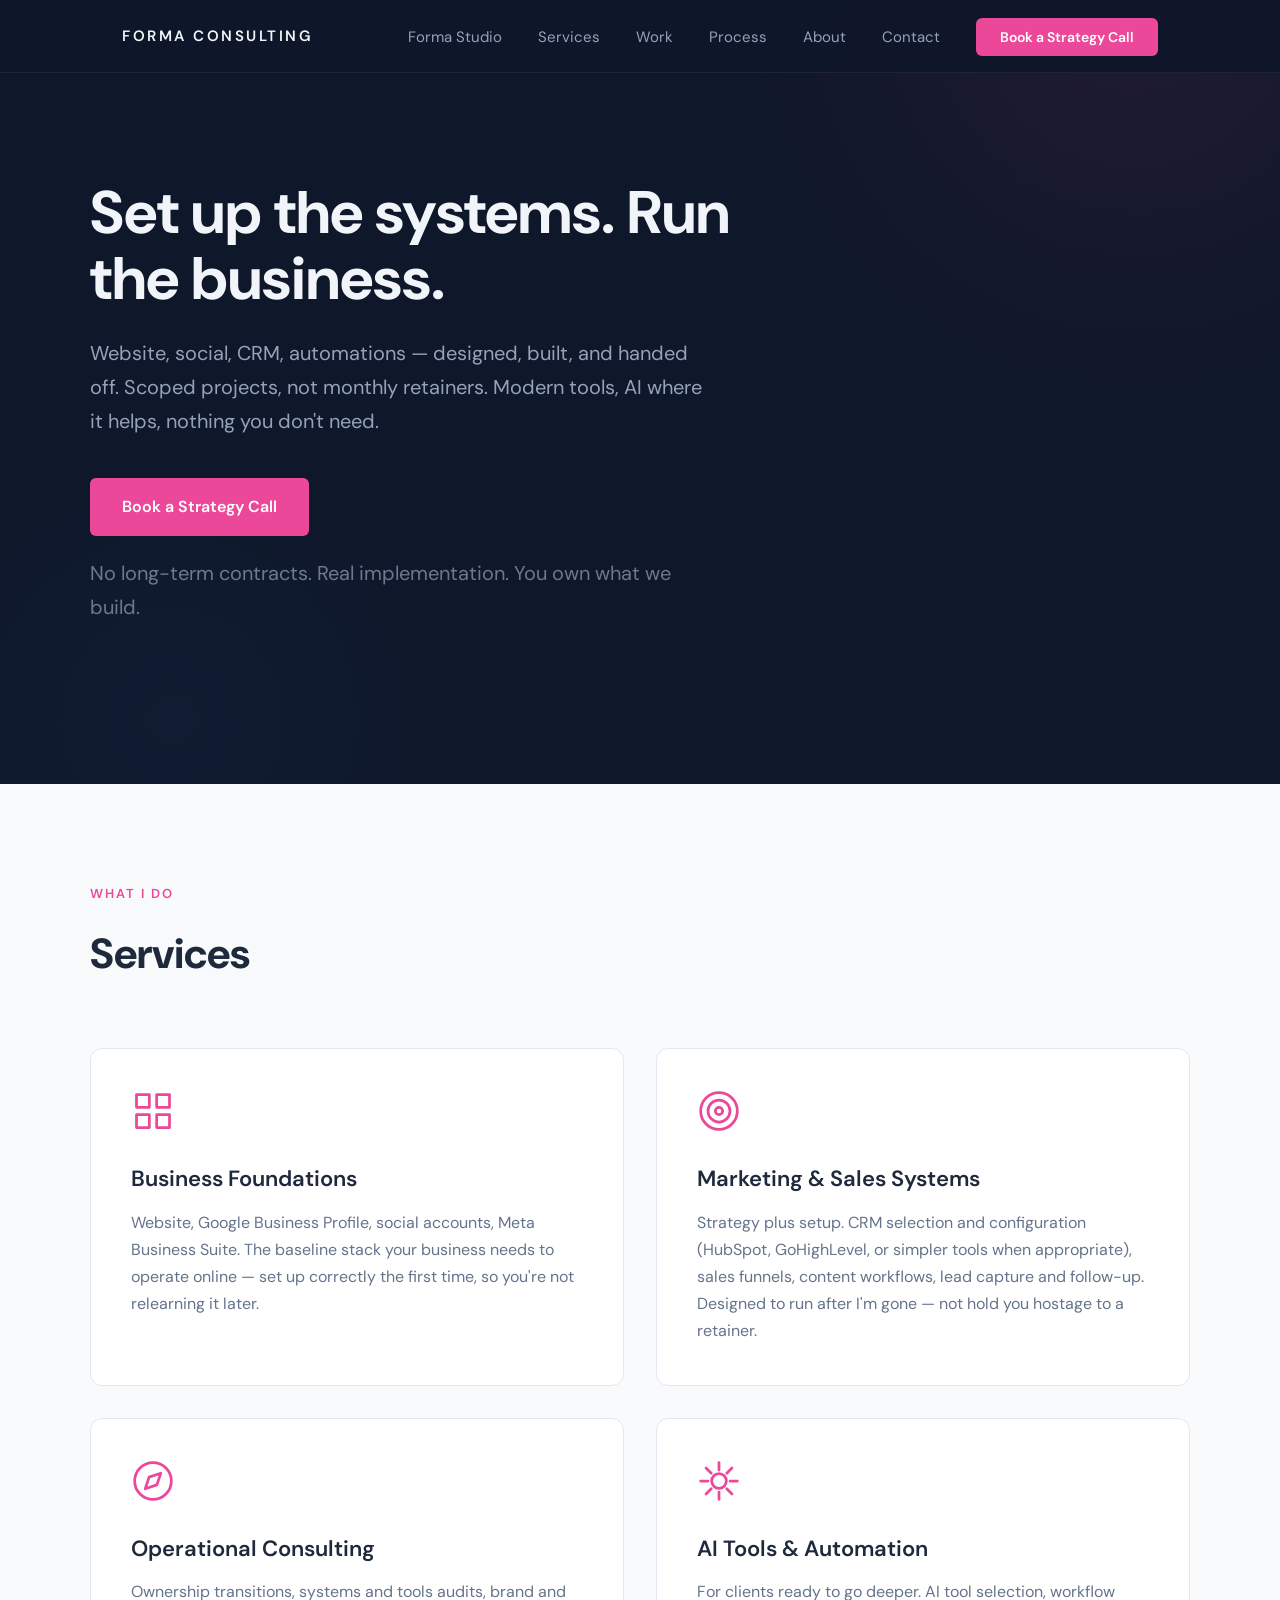
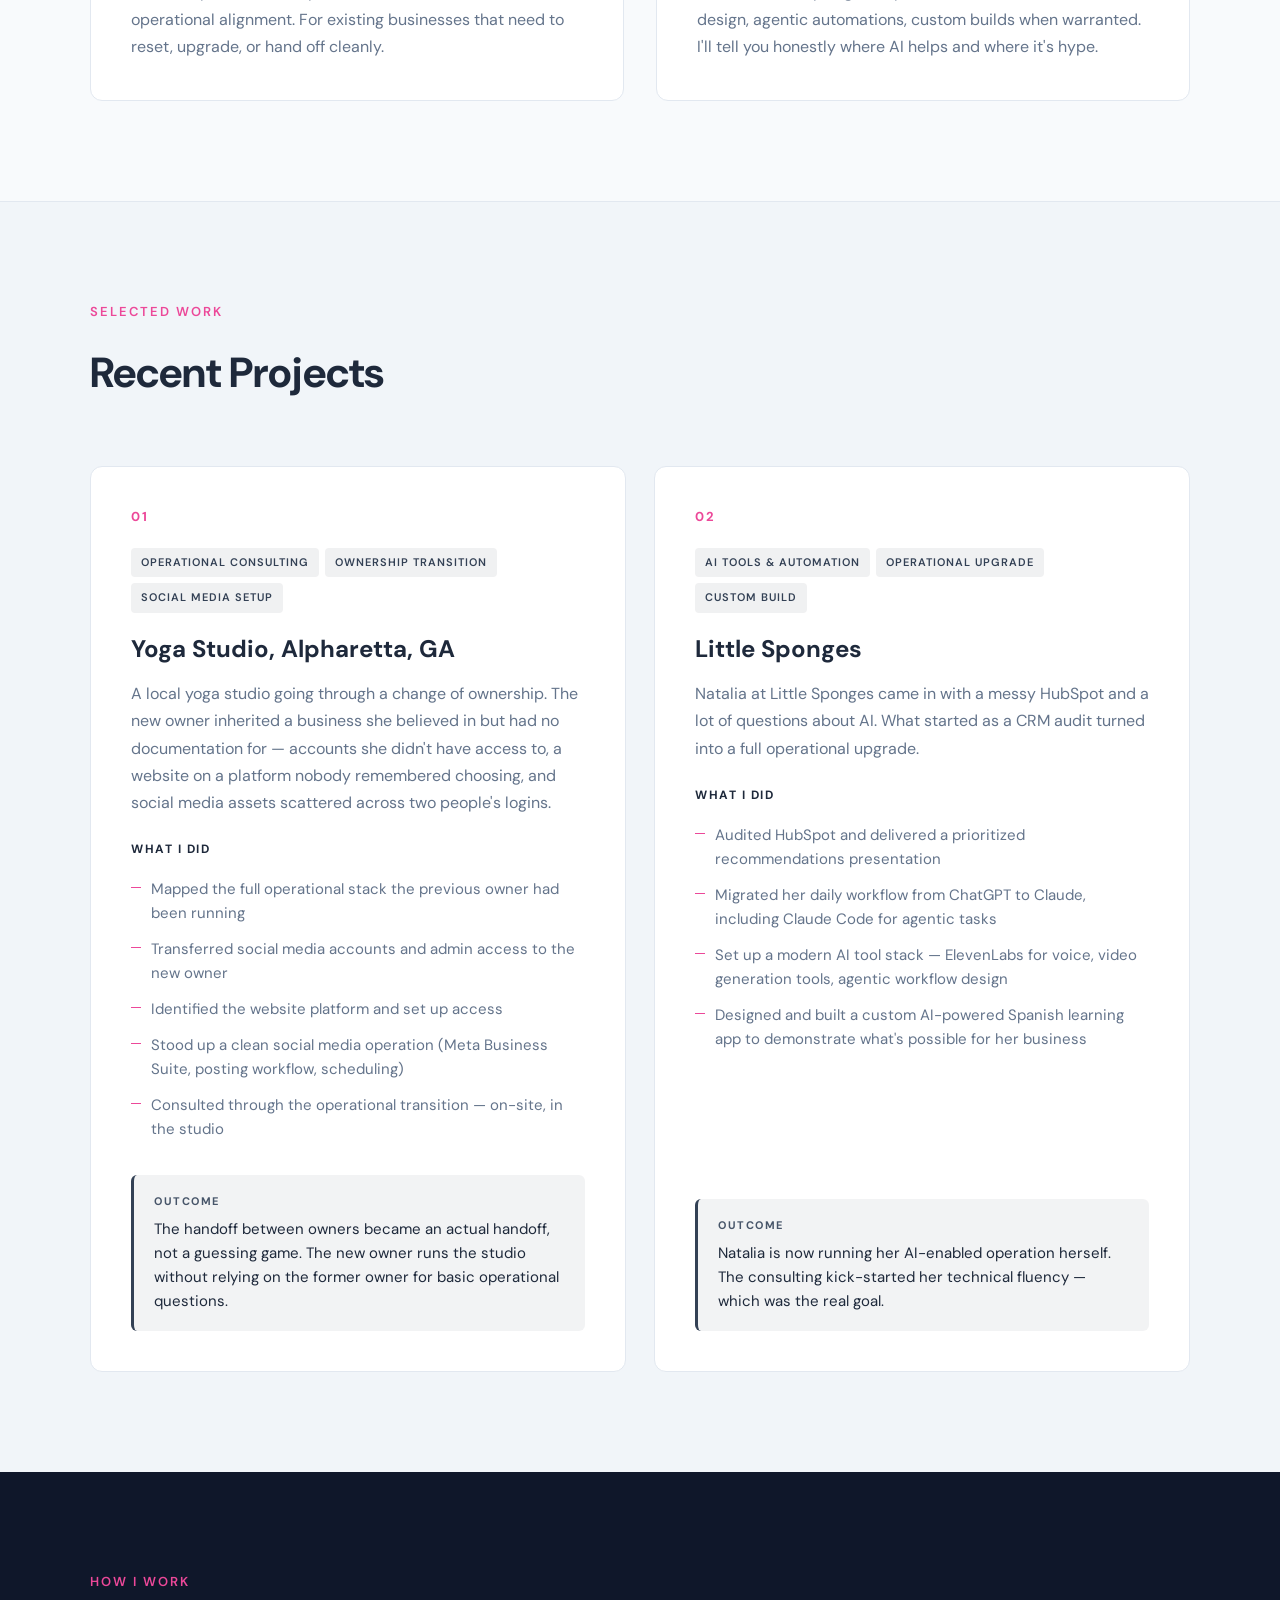
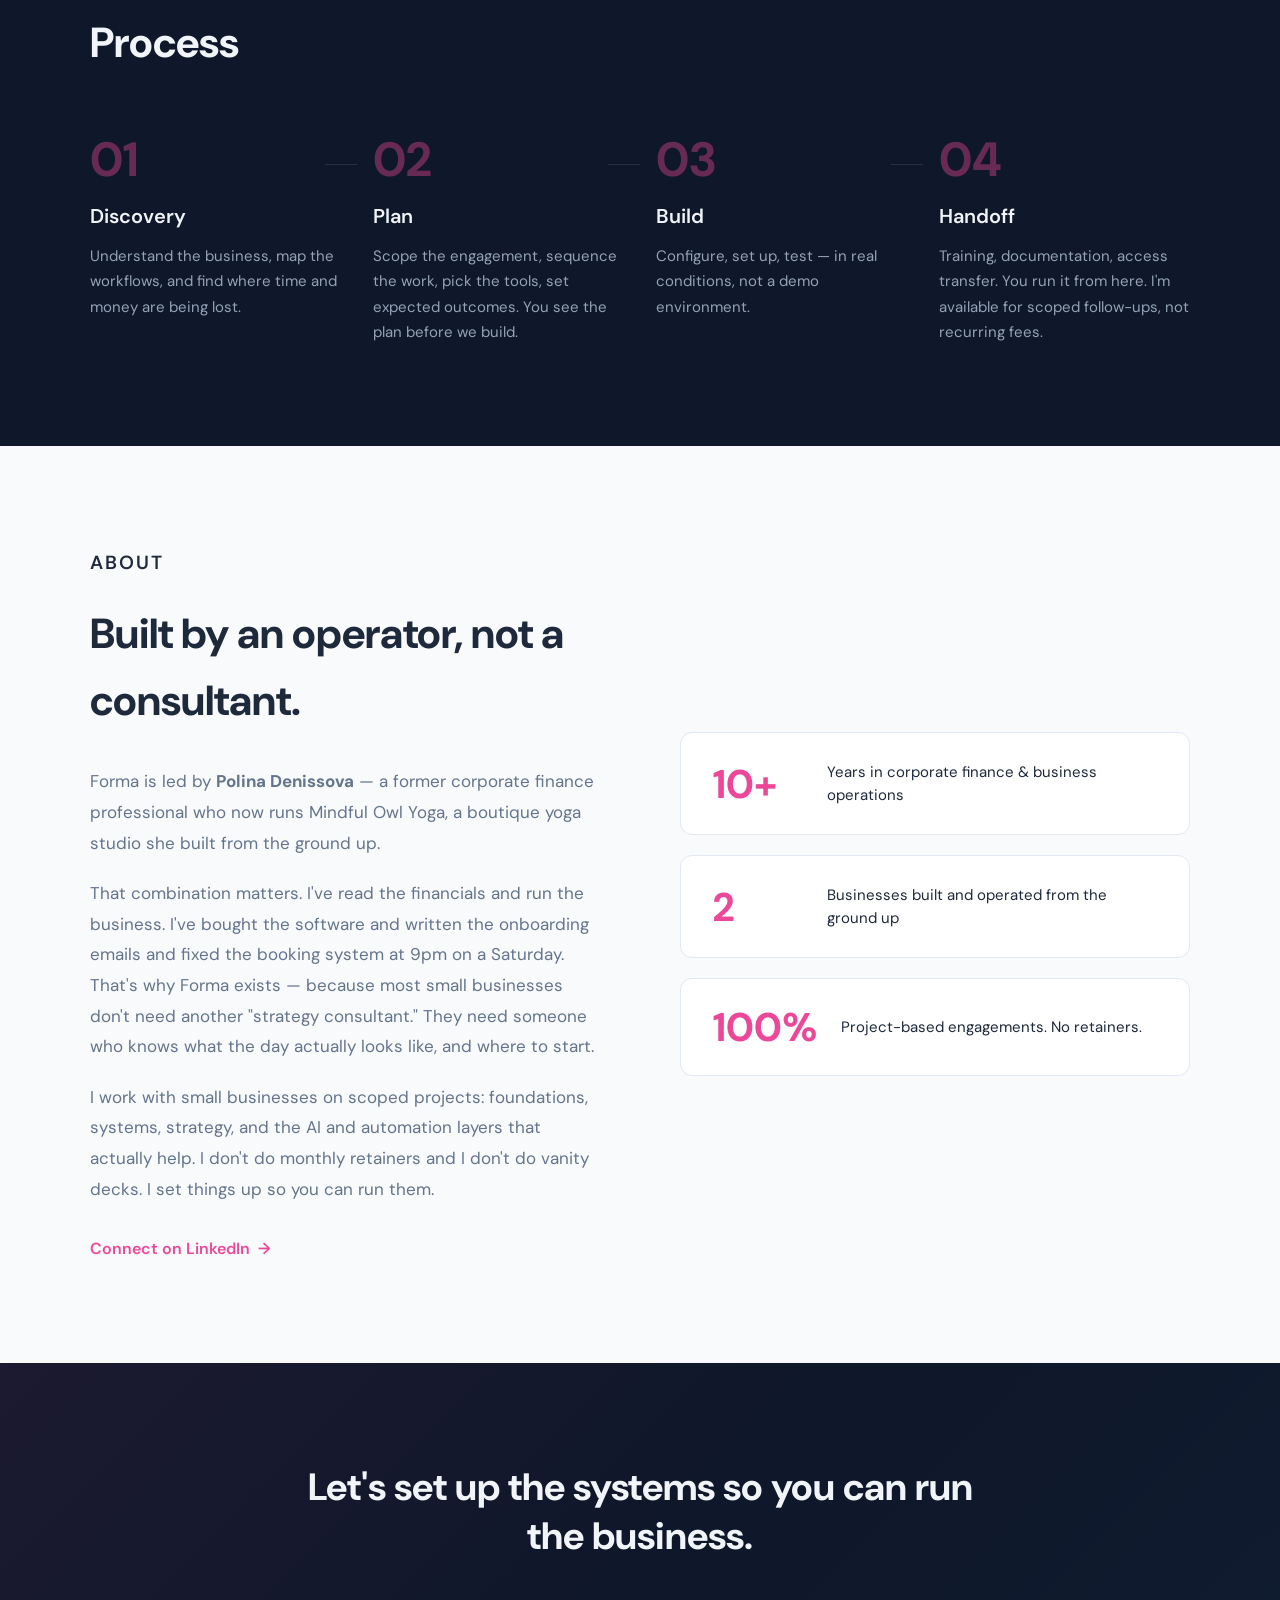
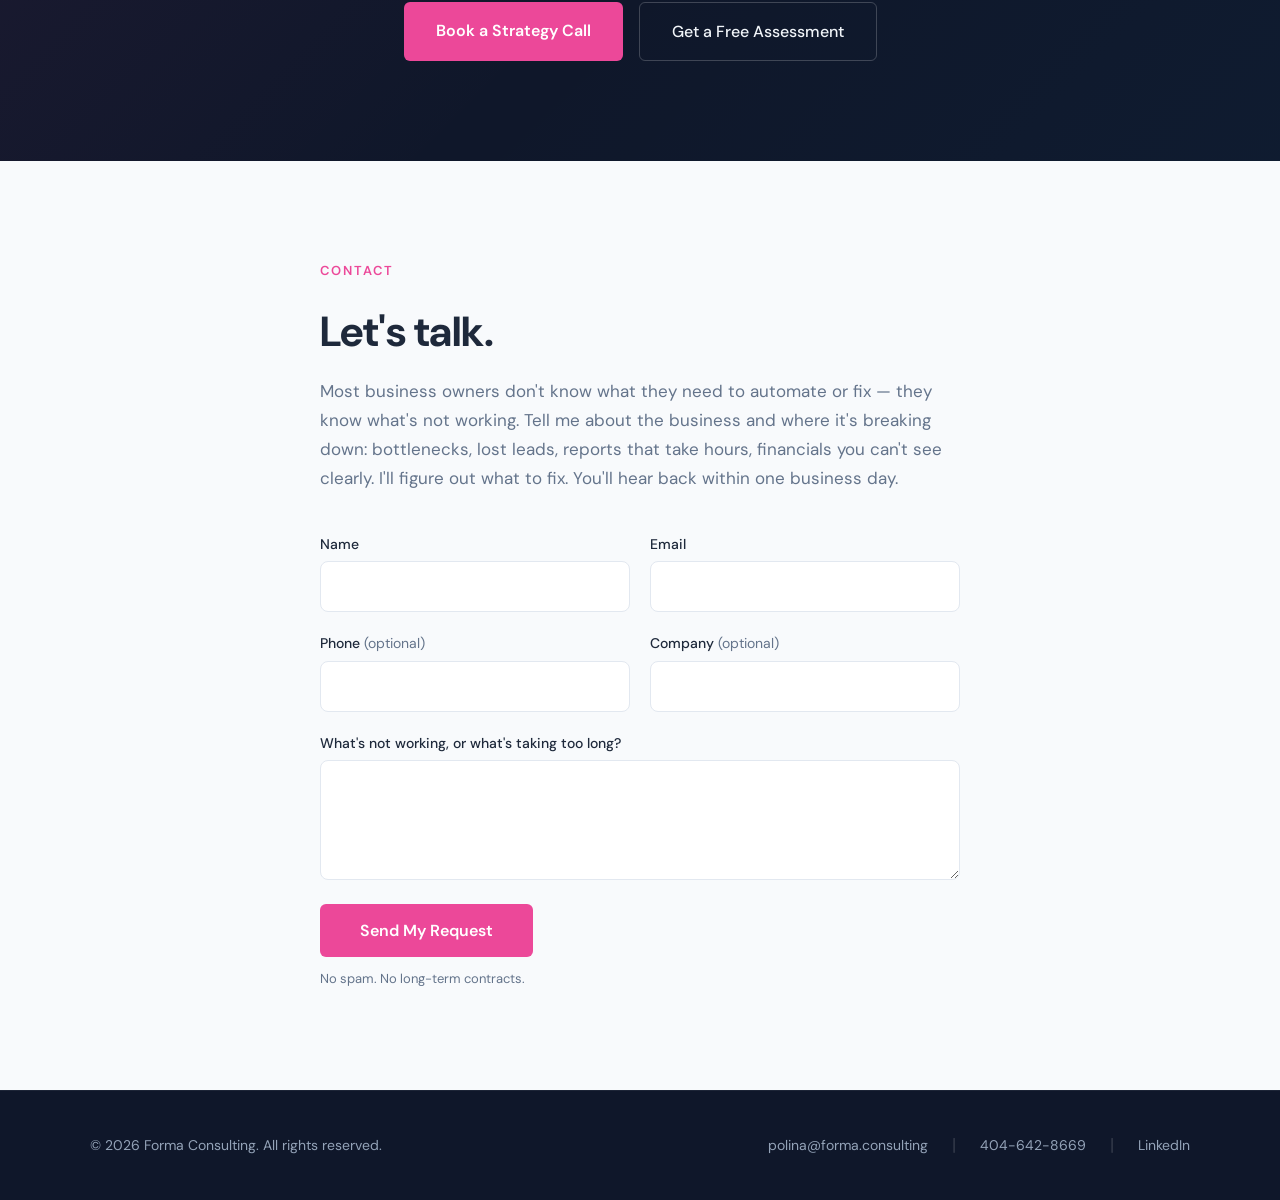
==== commit e31142ab: "Add Forma Studio page with product screenshots; link it from the nav" ====
--- a/index.html
+++ b/index.html
@@ -759,6 +759,7 @@
         <span></span><span></span><span></span>
       </button>
       <ul class="nav-links">
+        <li><a href="/studio">Forma Studio</a></li>
         <li><a href="#services">Services</a></li>
         <li><a href="#work">Work</a></li>
         <li><a href="#process">Process</a></li>
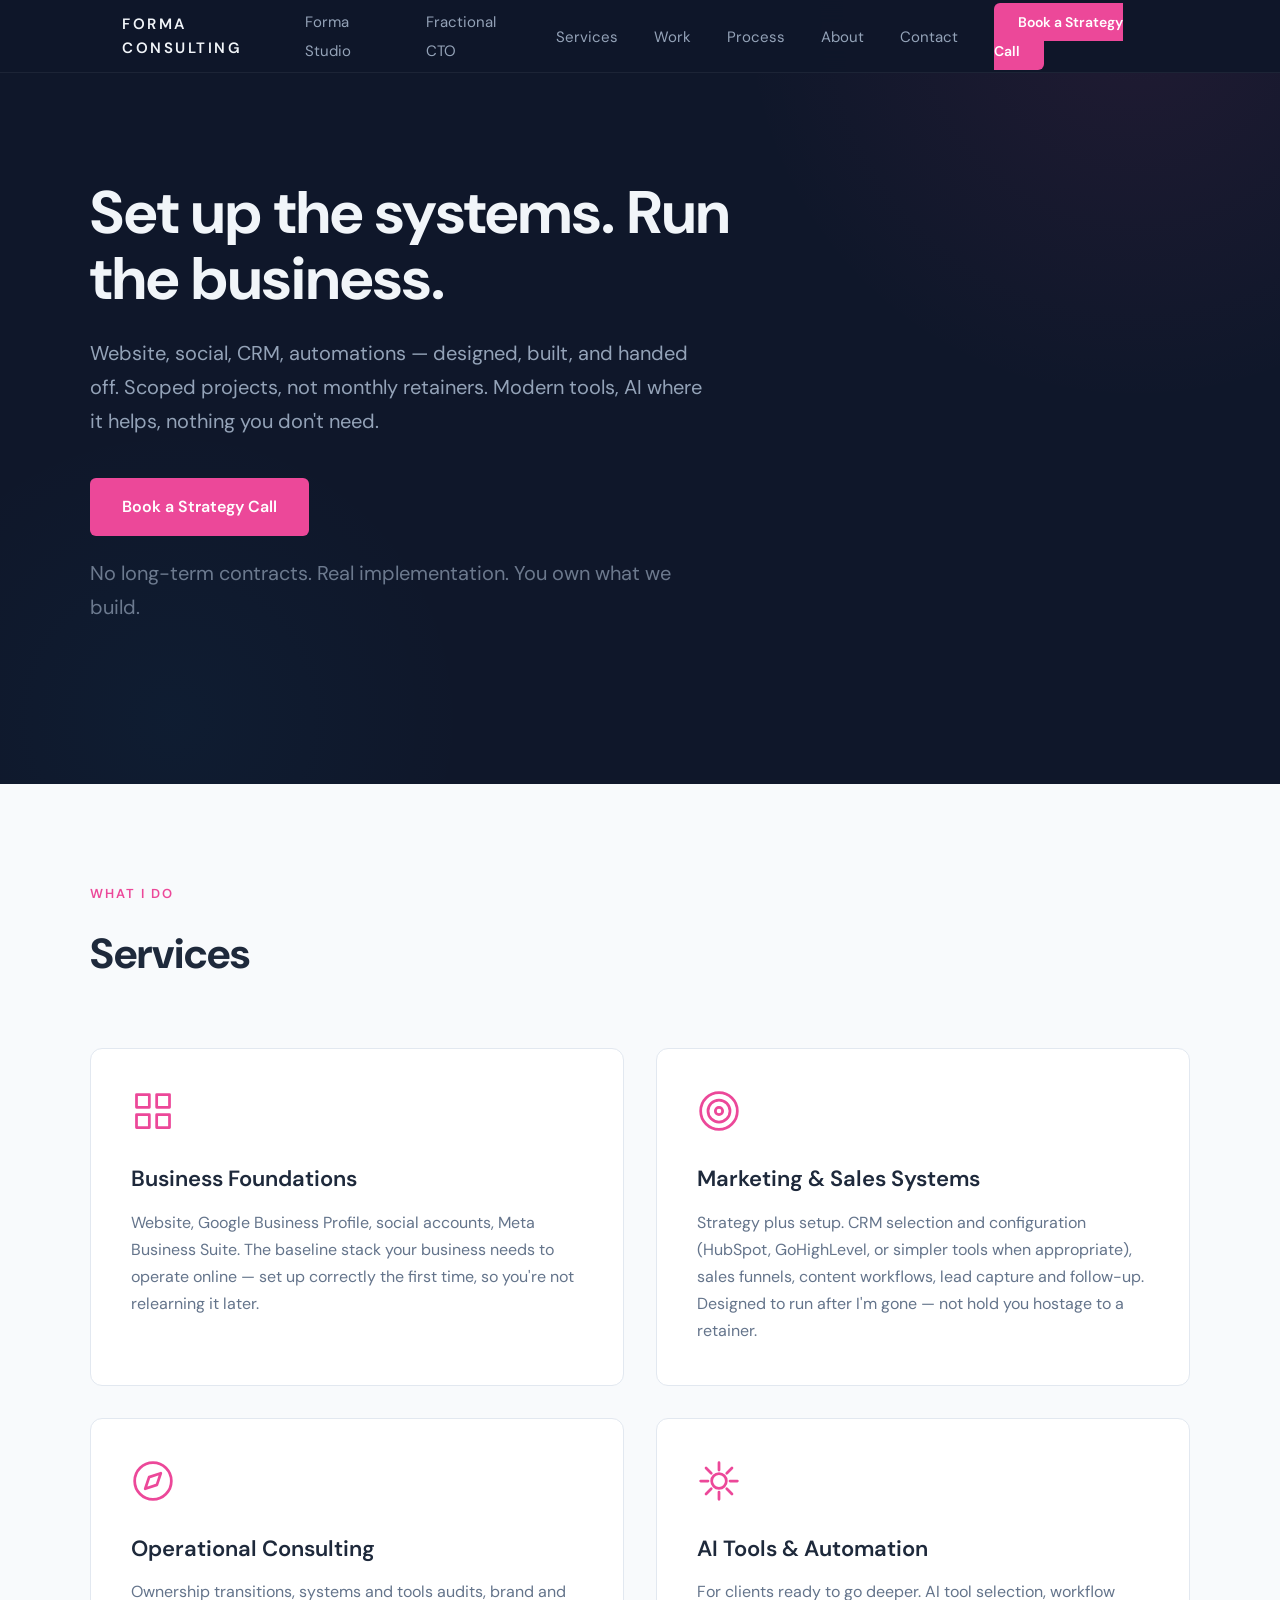
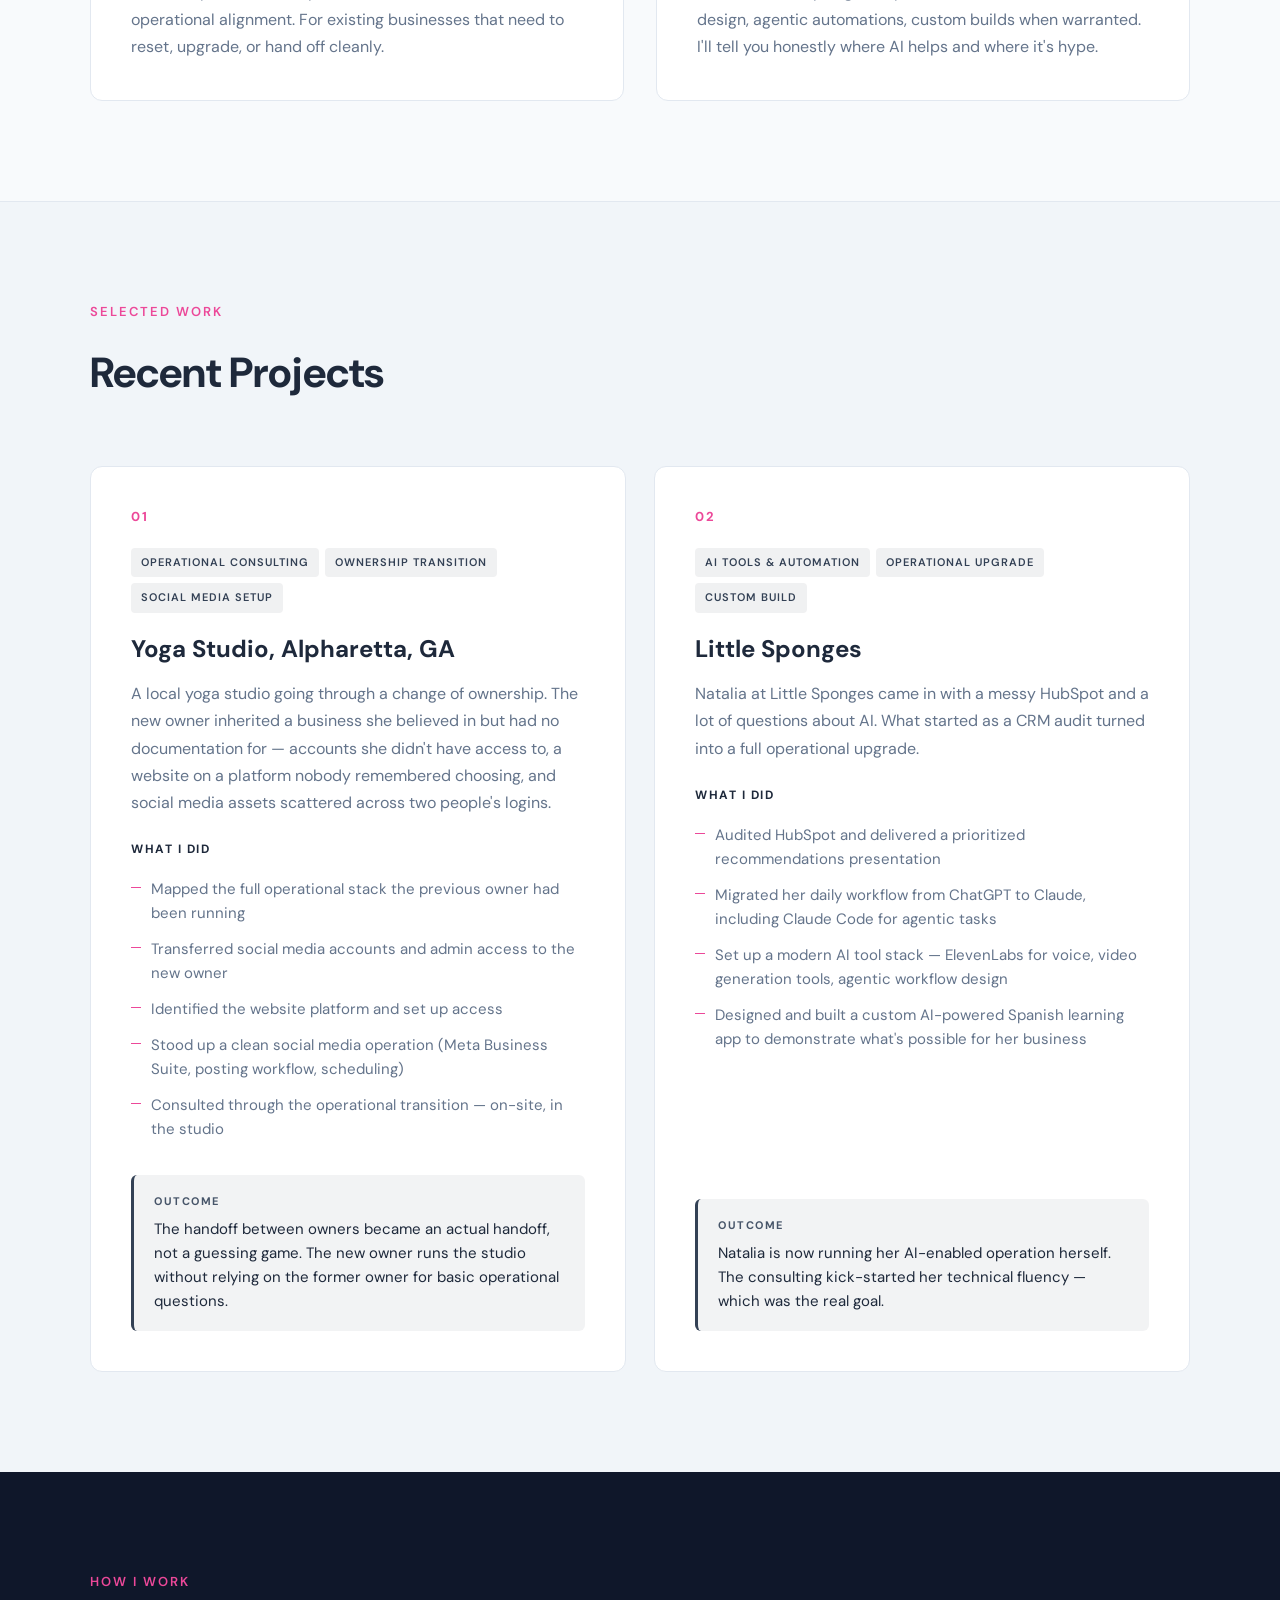
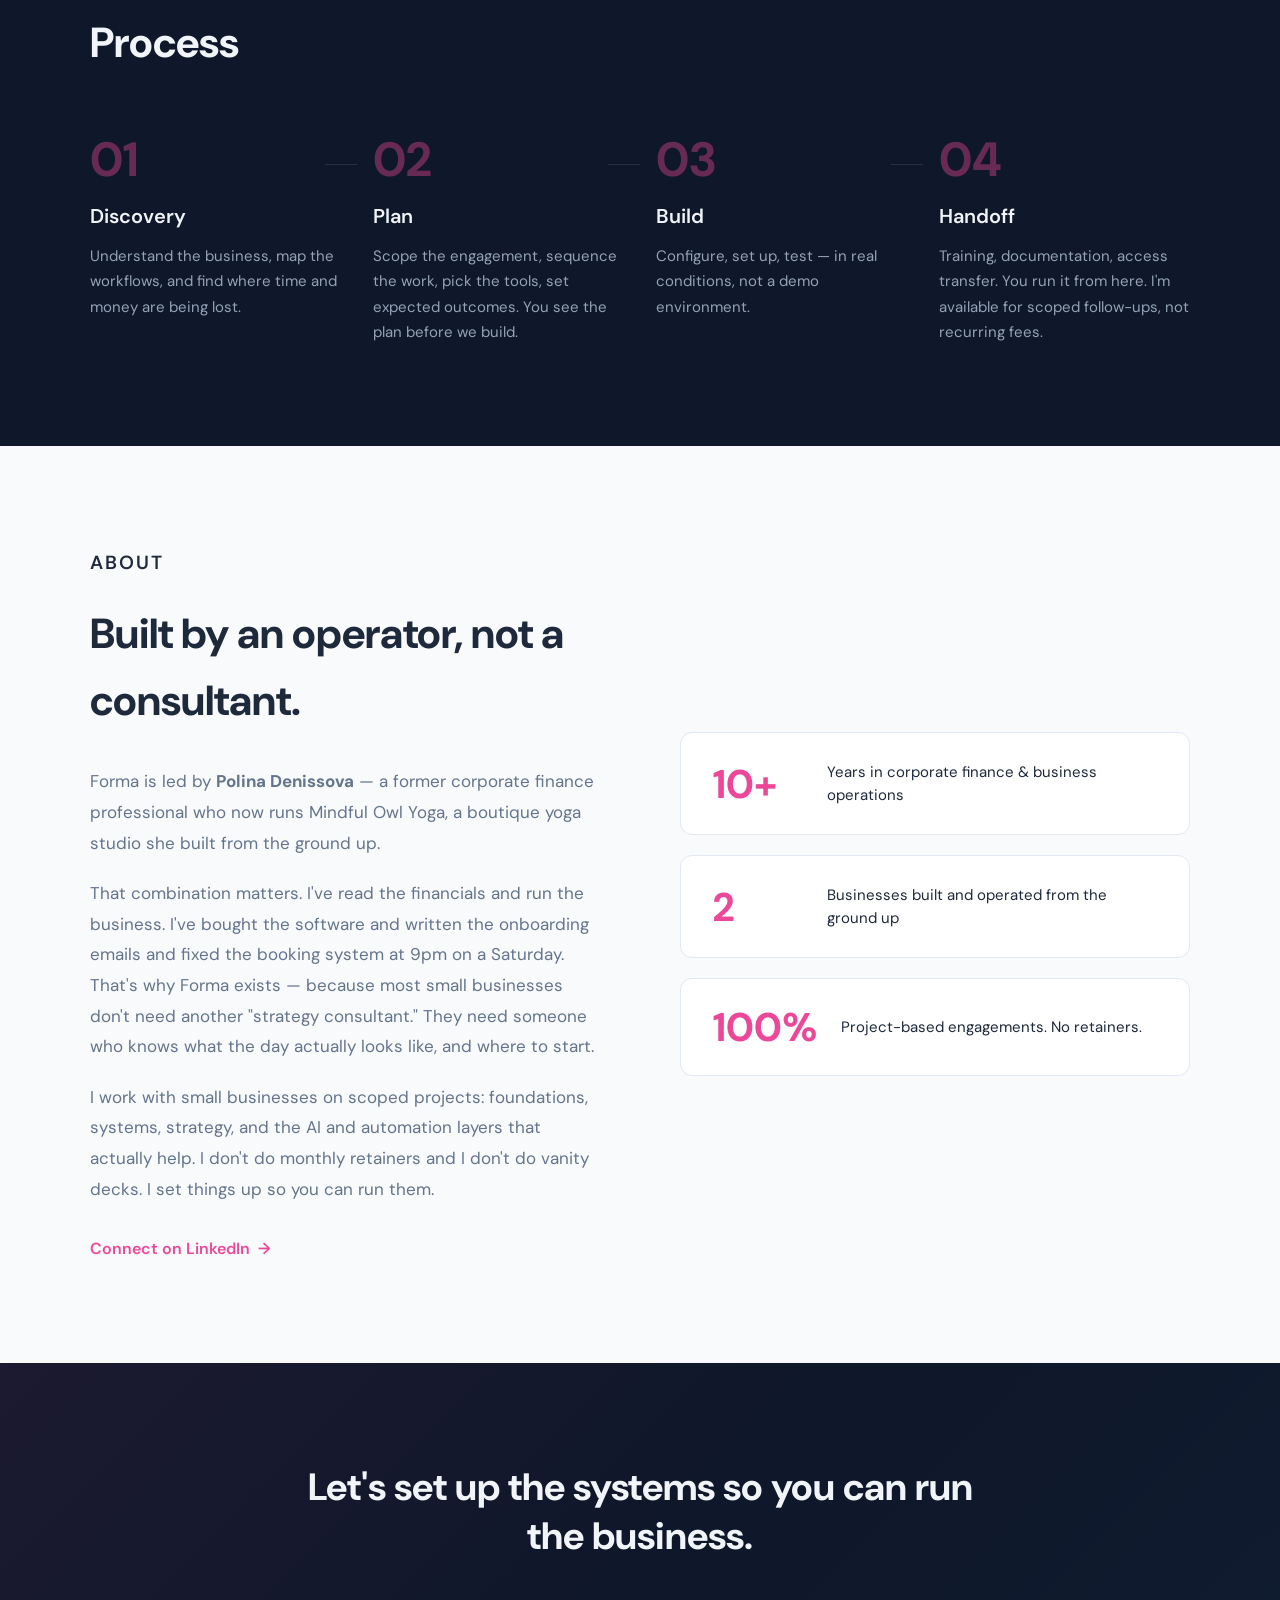
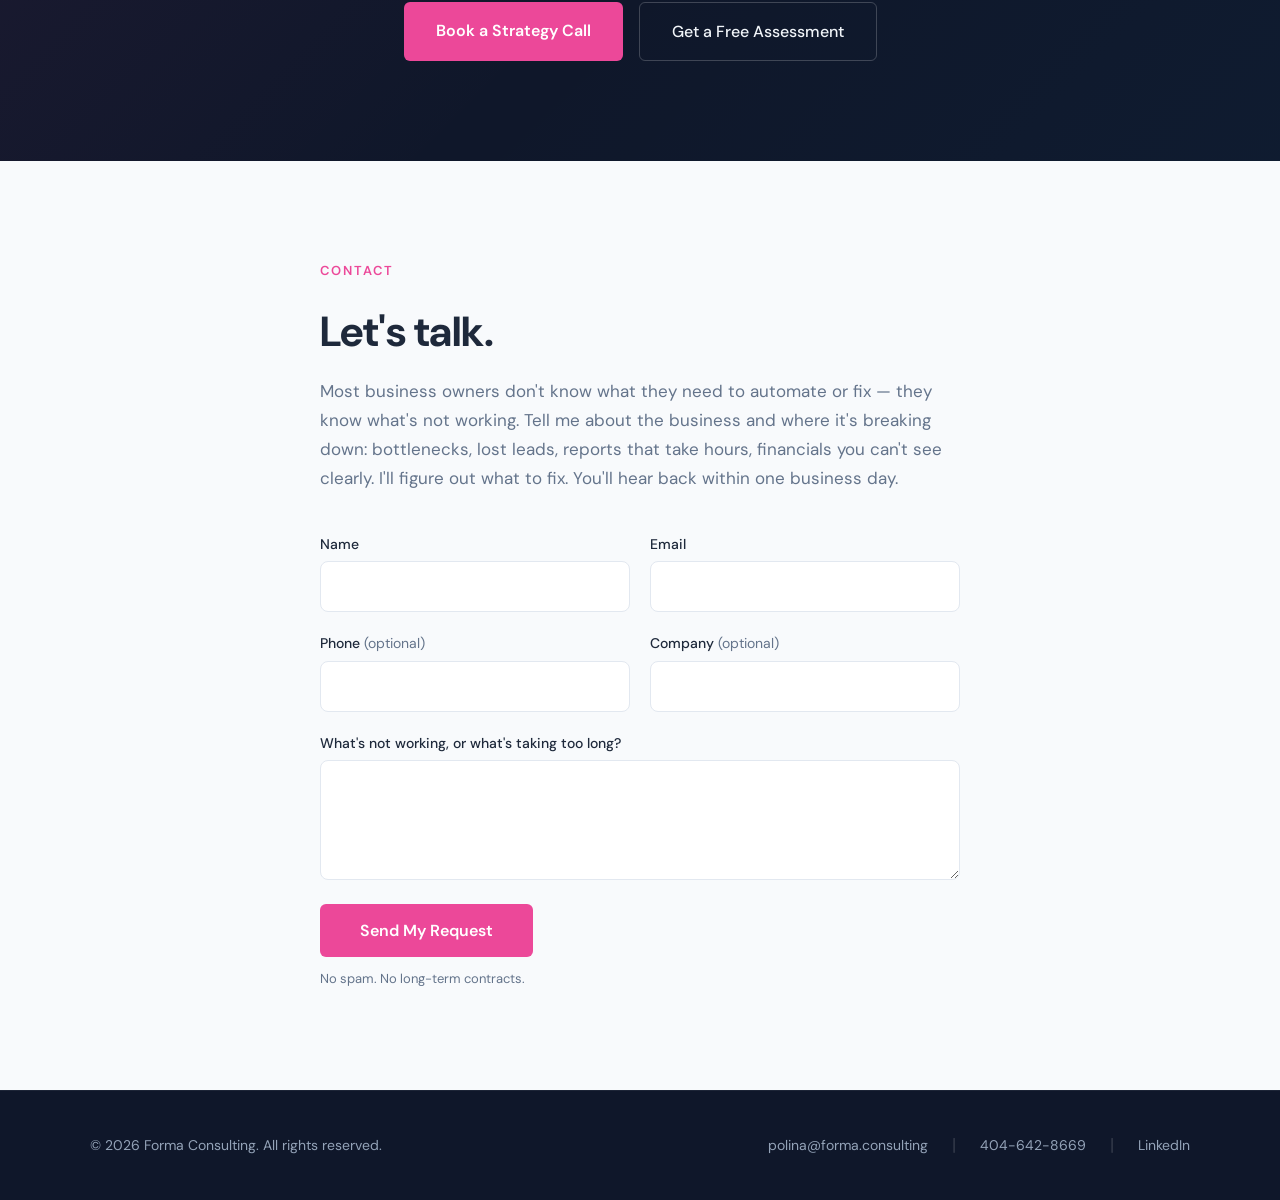
==== commit e5431efa: "Add Fractional CTO page; add it to the nav" ====
--- a/index.html
+++ b/index.html
@@ -760,6 +760,7 @@
       </button>
       <ul class="nav-links">
         <li><a href="/studio">Forma Studio</a></li>
+        <li><a href="/cto">Fractional CTO</a></li>
         <li><a href="#services">Services</a></li>
         <li><a href="#work">Work</a></li>
         <li><a href="#process">Process</a></li>
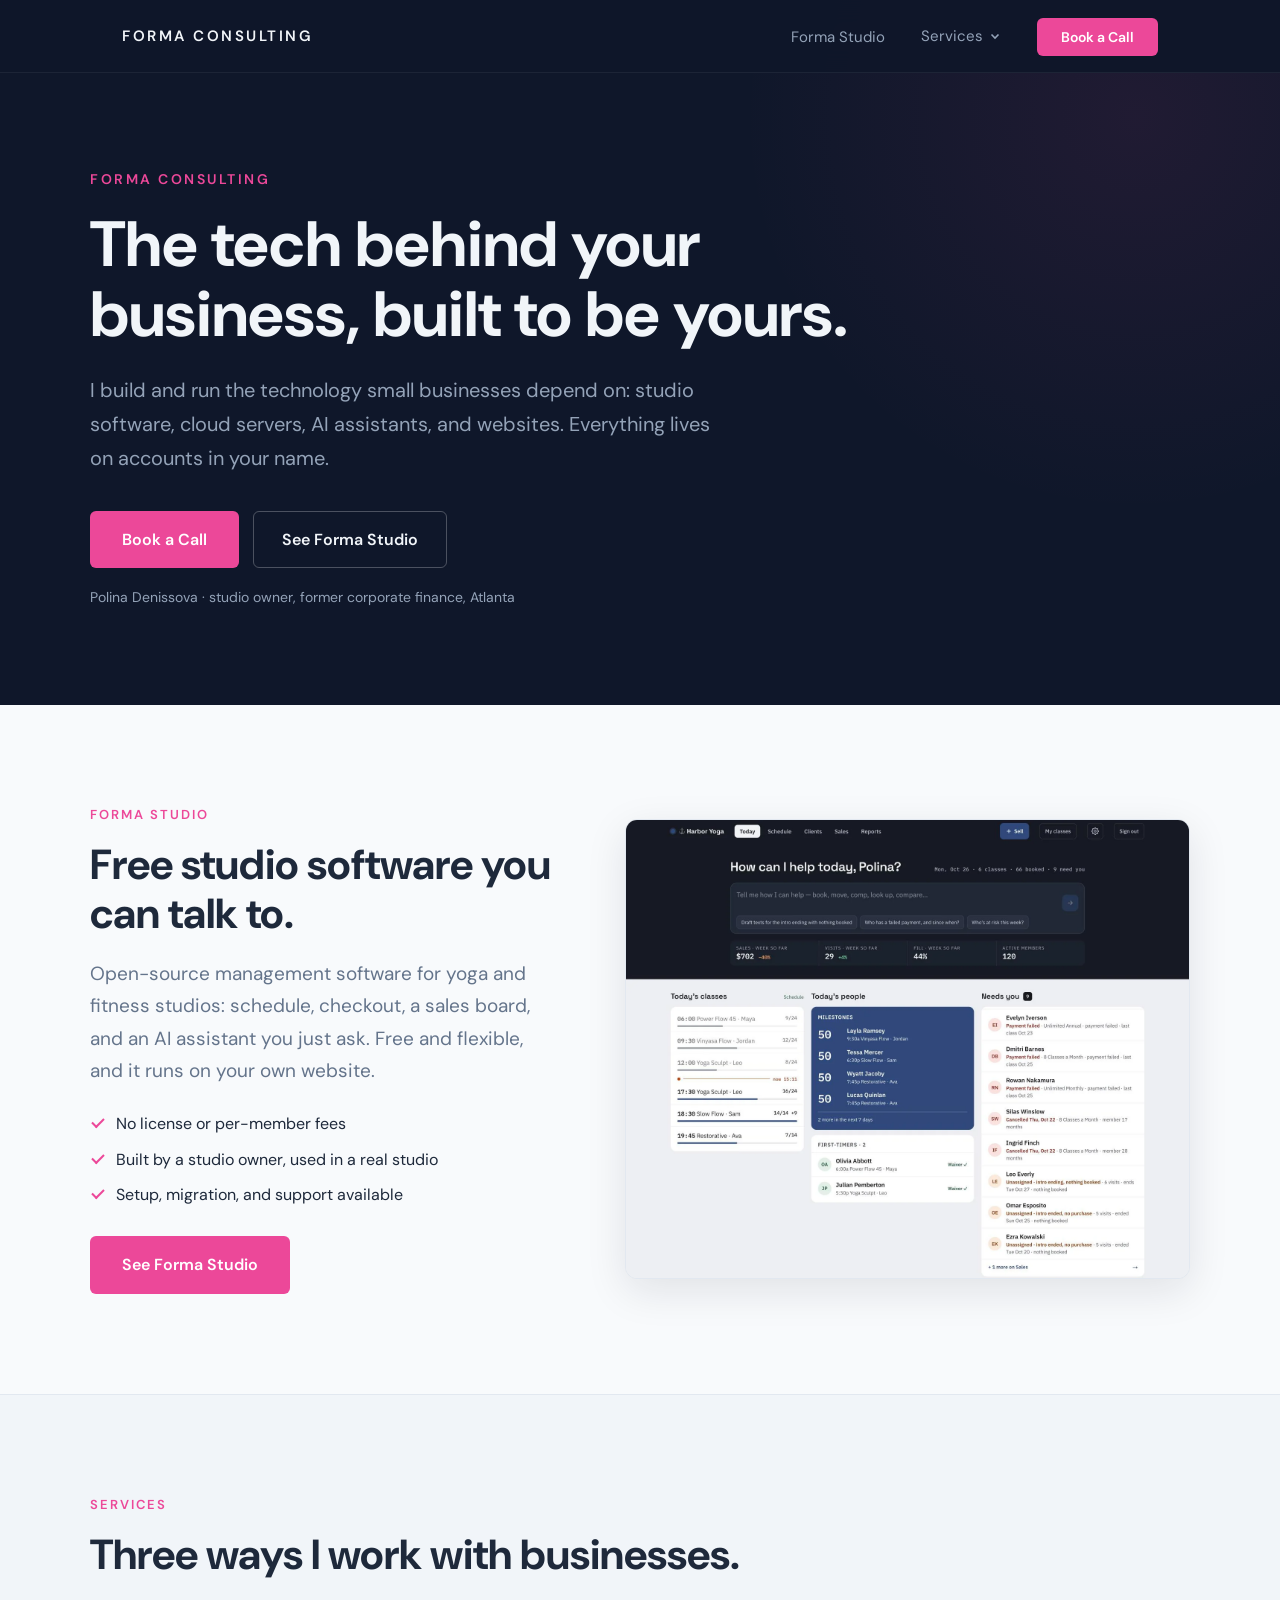
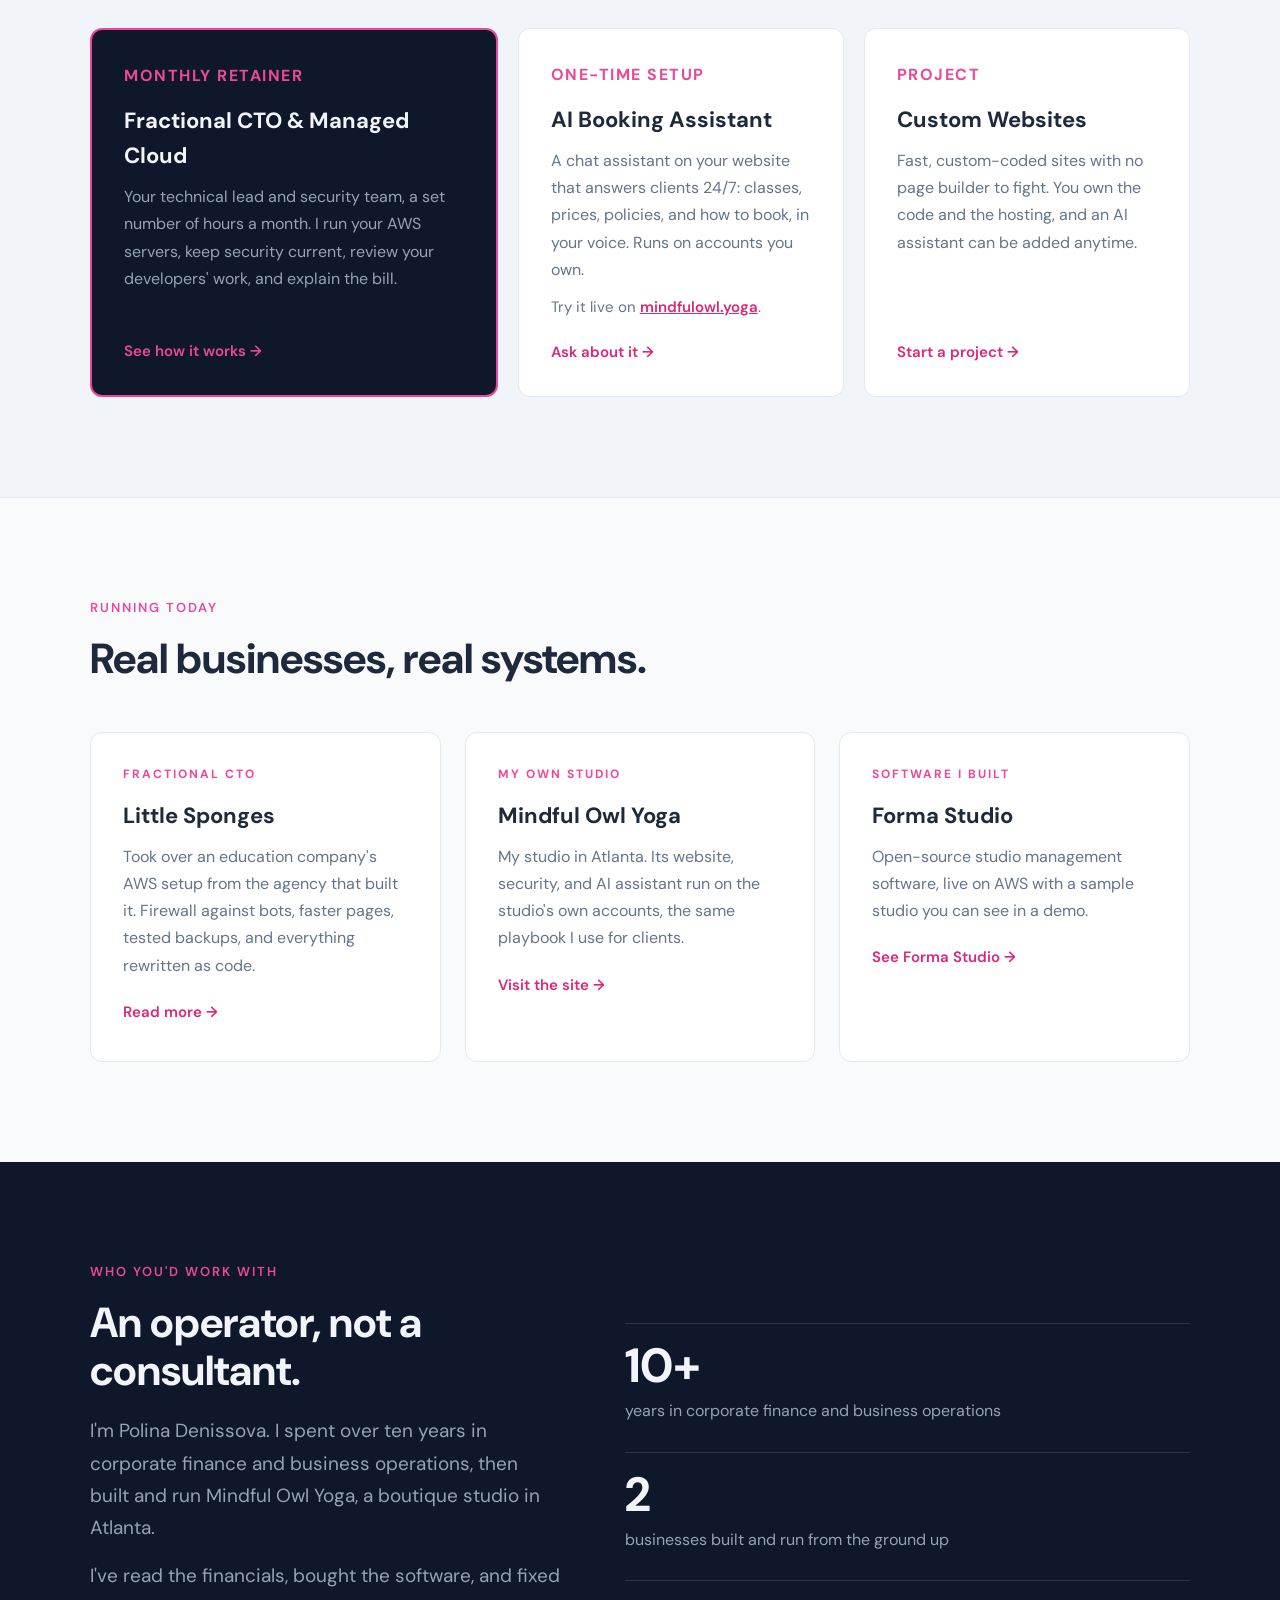
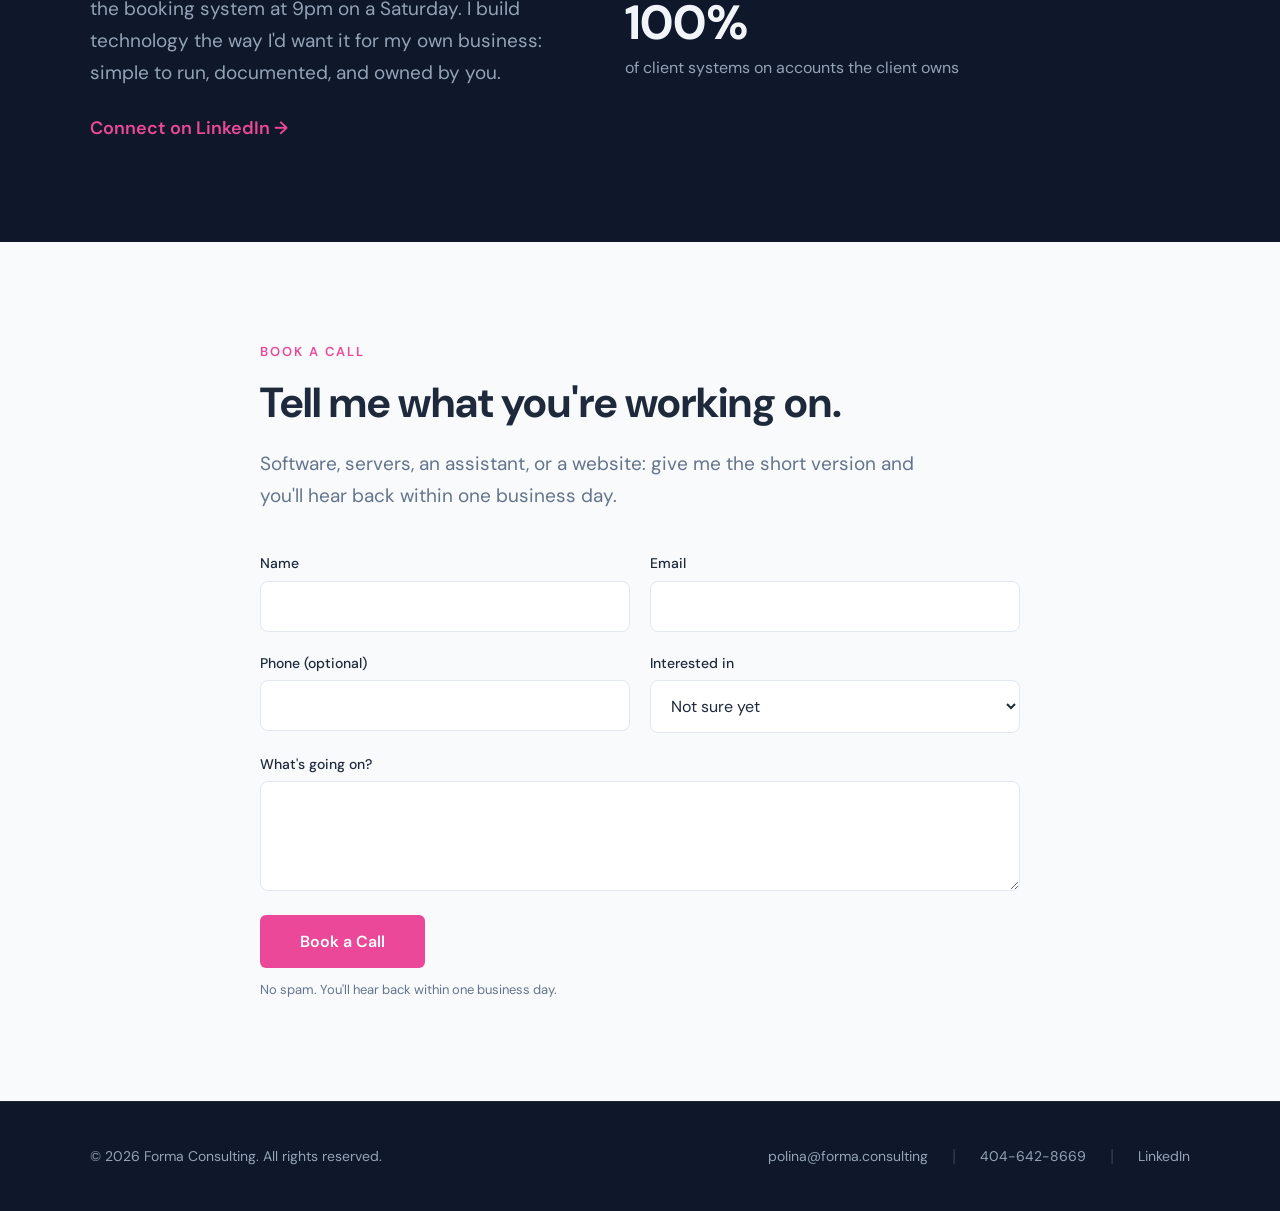
==== commit 2d11ff18: "New homepage around four services; Services dropdown nav" ====
--- a/index.html
+++ b/index.html
@@ -3,10 +3,10 @@
 <head>
   <meta charset="UTF-8">
   <meta name="viewport" content="width=device-width, initial-scale=1.0">
-  <title>Forma Consulting — Set Up the Systems. Run the Business.</title>
-  <meta name="description" content="Forma helps small businesses build the systems they actually need — website, social, CRM, automations. Modern tools, scoped projects, no monthly retainers.">
-  <meta property="og:title" content="Forma Consulting — Set Up the Systems. Run the Business.">
-  <meta property="og:description" content="Forma helps small businesses build the systems they actually need — website, social, CRM, automations. Modern tools, scoped projects, no monthly retainers.">
+  <title>Forma Consulting — Studio Software, Managed Cloud, AI Assistants</title>
+  <meta name="description" content="Forma Consulting builds and runs technology for small businesses: Forma Studio open-source studio software, fractional CTO and managed AWS, AI booking assistants, and custom websites.">
+  <meta property="og:title" content="Forma Consulting — The tech behind your business, built to be yours">
+  <meta property="og:description" content="Forma Consulting builds and runs technology for small businesses: Forma Studio open-source studio software, fractional CTO and managed AWS, AI booking assistants, and custom websites.">
   <meta property="og:type" content="website">
   <meta property="og:url" content="https://forma.consulting">
   <meta property="og:image" content="https://forma.consulting/forma-og-image.png">
@@ -27,8 +27,6 @@
       --text-muted-light: #64748B;
       --accent: #EC4899;
       --accent-hover: #DB2777;
-      --accent-light: rgba(236, 72, 153, 0.1);
-      --blue: #0EA5E9;
       --max-width: 1100px;
       --section-padding: 100px;
     }
@@ -44,951 +42,488 @@
       -webkit-font-smoothing: antialiased;
     }
 
-    /* NAV */
+    img { max-width: 100%; height: auto; display: block; }
+
+    /* NAV (same as homepage) */
     nav {
-      position: fixed;
-      top: 0;
-      left: 0;
-      right: 0;
-      z-index: 100;
+      position: fixed; top: 0; left: 0; right: 0; z-index: 100;
       background: rgba(15, 23, 42, 0.95);
       backdrop-filter: blur(12px);
       border-bottom: 1px solid rgba(255,255,255,0.06);
     }
-
     .nav-inner {
-      max-width: var(--max-width);
-      margin: 0 auto;
-      padding: 0 32px;
-      height: 72px;
-      display: flex;
-      align-items: center;
-      justify-content: space-between;
-    }
-
+      max-width: var(--max-width); margin: 0 auto; padding: 0 32px; height: 72px;
+      display: flex; align-items: center; justify-content: space-between;
+    }
     .nav-logo {
-      font-size: 15px;
-      font-weight: 600;
-      letter-spacing: 2.5px;
-      color: var(--text-on-dark);
-      text-transform: uppercase;
-      text-decoration: none;
-    }
-
-    .nav-links {
-      display: flex;
-      align-items: center;
-      gap: 36px;
-      list-style: none;
-    }
-
-    .nav-links a {
-      color: var(--text-muted-dark);
-      text-decoration: none;
-      font-size: 15px;
-      font-weight: 400;
-      transition: color 0.2s;
-    }
-
-    .nav-links a:hover { color: var(--text-on-dark); }
-
+      font-size: 15px; font-weight: 600; letter-spacing: 2.5px;
+      color: var(--text-on-dark); text-transform: uppercase; text-decoration: none;
+    }
+    .nav-links { display: flex; align-items: center; gap: 36px; list-style: none; }
+    .nav-links a { color: var(--text-muted-dark); text-decoration: none; font-size: 15px; transition: color 0.2s; }
+    .nav-links a:hover, .nav-links a[aria-current="page"] { color: var(--text-on-dark); }
     .nav-cta {
-      background: var(--accent) !important;
-      color: white !important;
-      padding: 10px 24px;
-      border-radius: 6px;
-      font-weight: 600 !important;
-      font-size: 14px !important;
+      background: var(--accent) !important; color: white !important;
+      padding: 10px 24px; border-radius: 6px; font-weight: 600 !important; font-size: 14px !important;
       transition: background 0.2s;
     }
-
     .nav-cta:hover { background: var(--accent-hover) !important; }
-
-    /* MOBILE NAV */
-    .nav-toggle {
-      display: none;
-      background: none;
-      border: none;
-      cursor: pointer;
-      padding: 8px;
-    }
-
-    .nav-toggle span {
-      display: block;
-      width: 24px;
-      height: 2px;
-      background: var(--text-on-dark);
-      margin: 6px 0;
-      transition: all 0.3s;
-    }
+    .nav-toggle { display: none; background: none; border: none; cursor: pointer; padding: 8px; }
+    .nav-toggle span { display: block; width: 24px; height: 2px; background: var(--text-on-dark); margin: 6px 0; }
+
+    /* SHARED */
+    .section { padding: var(--section-padding) 32px; }
+    .inner { max-width: var(--max-width); margin: 0 auto; }
+    .section-label {
+      font-size: 13px; font-weight: 600; letter-spacing: 2px; text-transform: uppercase;
+      color: var(--accent); margin-bottom: 16px;
+    }
+    .section-title {
+      font-size: clamp(32px, 4vw, 42px); font-weight: 700; line-height: 1.15;
+      color: var(--text-on-light); margin-bottom: 20px; max-width: 760px;
+    }
+    .section-lede { font-size: 19px; color: var(--text-muted-light); max-width: 680px; line-height: 1.7; }
+    .dark { background: var(--dark); }
+    .dark .section-title { color: var(--text-on-dark); }
+    .dark .section-lede { color: var(--text-muted-dark); }
+    .tint { background: #F1F5F9; border-top: 1px solid var(--light-mid); border-bottom: 1px solid var(--light-mid); }
+
+    .btn-primary {
+      display: inline-block; background: var(--accent); color: white;
+      padding: 16px 32px; border-radius: 6px; font-weight: 600; font-size: 16px;
+      text-decoration: none; transition: background 0.2s, transform 0.1s;
+    }
+    .btn-primary:hover { background: var(--accent-hover); transform: translateY(-1px); }
+    .btn-ghost {
+      display: inline-block; color: var(--text-on-dark); border: 1px solid rgba(255,255,255,0.25);
+      padding: 15px 28px; border-radius: 6px; font-weight: 600; font-size: 16px; text-decoration: none;
+      transition: border-color 0.2s;
+    }
+    .btn-ghost:hover { border-color: var(--text-on-dark); }
+
+    .shot {
+      border-radius: 12px; border: 1px solid var(--light-mid);
+      box-shadow: 0 12px 40px rgba(15, 23, 42, 0.10); background: white;
+    }
+    .dark .shot { border-color: rgba(255,255,255,0.10); box-shadow: 0 20px 60px rgba(0,0,0,0.35); }
+    .caption { font-size: 14px; color: var(--text-muted-light); margin-top: 12px; }
+    .dark .caption { color: var(--text-muted-dark); }
 
     /* HERO */
-    .hero {
-      background: var(--dark);
-      padding: 180px 32px 120px;
-      position: relative;
-      overflow: hidden;
-    }
-
+    .hero { background: var(--dark); padding: 168px 32px 0; position: relative; overflow: hidden; }
     .hero::before {
-      content: '';
-      position: absolute;
-      top: -50%;
-      right: -20%;
-      width: 800px;
-      height: 800px;
-      background: radial-gradient(circle, rgba(236,72,153,0.08) 0%, transparent 70%);
-      pointer-events: none;
-    }
-
-    .hero::after {
-      content: '';
-      position: absolute;
-      bottom: -30%;
-      left: -10%;
-      width: 600px;
-      height: 600px;
-      background: radial-gradient(circle, rgba(14,165,233,0.04) 0%, transparent 70%);
-      pointer-events: none;
-    }
-
-    .hero-inner {
-      max-width: var(--max-width);
-      margin: 0 auto;
-      position: relative;
-      z-index: 1;
-    }
-
+      content: ''; position: absolute; top: -40%; right: -20%; width: 800px; height: 800px;
+      background: radial-gradient(circle, rgba(236,72,153,0.08) 0%, transparent 70%); pointer-events: none;
+    }
+    .hero .inner { position: relative; z-index: 1; }
+    .eyebrow { font-size: 14px; font-weight: 600; letter-spacing: 2.5px; text-transform: uppercase; color: var(--accent); margin-bottom: 20px; }
     .hero h1 {
-      font-size: clamp(40px, 5.5vw, 60px);
-      font-weight: 700;
-      line-height: 1.1;
-      color: var(--text-on-dark);
-      max-width: 700px;
-      margin-bottom: 24px;
-    }
-
-    .hero p {
-      font-size: 20px;
-      color: var(--text-muted-dark);
-      max-width: 620px;
-      margin-bottom: 40px;
-      line-height: 1.7;
-    }
-
-    .hero-cta-group {
-      display: flex;
-      align-items: center;
-      gap: 16px;
-      flex-wrap: wrap;
-    }
-
-    .btn-primary {
-      display: inline-block;
-      background: var(--accent);
-      color: white;
-      padding: 16px 32px;
-      border-radius: 6px;
-      font-weight: 600;
-      font-size: 16px;
-      text-decoration: none;
-      transition: background 0.2s, transform 0.1s;
-    }
-
-    .btn-primary:hover { background: var(--accent-hover); transform: translateY(-1px); }
-
-    .hero-micro {
-      margin-top: 20px;
-      font-size: 14px;
-      color: var(--text-muted-dark);
-      opacity: 0.7;
-    }
-
-    /* SERVICES */
-    .services {
-      padding: var(--section-padding) 32px;
-      background: var(--light);
-    }
-
-    .services-inner {
-      max-width: var(--max-width);
-      margin: 0 auto;
-    }
-
-    .section-label {
-      font-size: 13px;
-      font-weight: 600;
-      letter-spacing: 2px;
-      text-transform: uppercase;
-      color: var(--accent);
-      margin-bottom: 16px;
-    }
-
-    .section-title {
-      font-size: clamp(32px, 4vw, 42px);
-      font-weight: 700;
-      color: var(--text-on-light);
-      margin-bottom: 60px;
-    }
-
-    .services-grid {
-      display: grid;
-      grid-template-columns: repeat(2, 1fr);
-      gap: 32px;
-    }
-
-    .service-card {
-      padding: 40px;
-      border: 1px solid var(--light-mid);
-      border-radius: 12px;
-      transition: border-color 0.2s, box-shadow 0.2s;
-      background: white;
-    }
-
-    .service-card:hover {
-      border-color: var(--accent);
-      box-shadow: 0 4px 24px rgba(0,0,0,0.04);
-    }
-
-    .service-icon {
-      width: 44px;
-      height: 44px;
-      margin-bottom: 20px;
-      color: var(--accent);
-    }
-
-    .service-card h3 {
-      font-size: 22px;
-      font-weight: 600;
-      margin-bottom: 12px;
-      color: var(--text-on-light);
-    }
-
-    .service-card p {
-      font-size: 16px;
-      color: var(--text-muted-light);
-      line-height: 1.7;
-    }
-
-    /* WORK */
-    .work {
-      padding: var(--section-padding) 32px;
-      background: #F1F5F9;
-      border-top: 1px solid var(--light-mid);
-    }
-
-    .work-inner {
-      max-width: var(--max-width);
-      margin: 0 auto;
-    }
-
-    .work-grid {
-      display: grid;
-      grid-template-columns: 1fr 1fr;
-      gap: 28px;
-    }
-
-    .case-card {
-      padding: 40px;
-      background: white;
-      border: 1px solid var(--light-mid);
-      border-radius: 12px;
-      display: flex;
-      flex-direction: column;
-    }
-
-    .case-number {
-      font-size: 13px;
-      font-weight: 700;
-      color: var(--accent);
-      letter-spacing: 2px;
-      margin-bottom: 20px;
-    }
-
-    .case-tags {
-      display: flex;
-      flex-wrap: wrap;
-      gap: 6px;
-      margin-bottom: 20px;
-    }
-
-    .case-tags span {
-      font-size: 11px;
-      font-weight: 600;
-      text-transform: uppercase;
-      letter-spacing: 1px;
-      color: #334155;
-      background: rgba(15, 23, 42, 0.06);
-      padding: 6px 10px;
-      border-radius: 4px;
-    }
-
-    .case-card h3 {
-      font-size: 24px;
-      font-weight: 700;
-      color: var(--text-on-light);
-      margin-bottom: 16px;
-      line-height: 1.3;
-    }
-
-    .case-intro {
-      font-size: 16px;
-      color: var(--text-muted-light);
-      line-height: 1.7;
-      margin-bottom: 24px;
-    }
-
-    .case-card h4 {
-      font-size: 12px;
-      font-weight: 700;
-      text-transform: uppercase;
-      letter-spacing: 1.5px;
-      color: var(--text-on-light);
-      margin-bottom: 12px;
-    }
-
-    .case-card ul {
-      list-style: none;
-      padding: 0;
-      margin-bottom: 28px;
-      flex-grow: 1;
-    }
-
-    .case-card li {
-      font-size: 15px;
-      color: var(--text-muted-light);
-      line-height: 1.6;
-      padding: 6px 0 6px 20px;
-      position: relative;
-    }
-
-    .case-card li::before {
-      content: '';
-      position: absolute;
-      left: 0;
-      top: 16px;
-      width: 10px;
-      height: 1px;
-      background: var(--accent);
-    }
-
-    .case-outcome {
-      padding: 18px 20px;
-      background: rgba(15, 23, 42, 0.05);
-      border-left: 3px solid #334155;
-      border-radius: 6px;
-      font-size: 15px;
-      color: var(--text-on-light);
-      line-height: 1.6;
-    }
-
-    .case-outcome strong {
-      color: #475569;
-      text-transform: uppercase;
-      font-size: 11px;
-      letter-spacing: 1.5px;
-      display: block;
-      margin-bottom: 6px;
-      font-weight: 700;
-    }
-
-    /* PROCESS */
-    .process {
-      padding: var(--section-padding) 32px;
-      background: var(--dark);
-    }
-
-    .process-inner {
-      max-width: var(--max-width);
-      margin: 0 auto;
-    }
-
-    .process .section-title { color: var(--text-on-dark); }
-
-    .process-grid {
-      display: grid;
-      grid-template-columns: repeat(4, 1fr);
-      gap: 32px;
-    }
-
-    .process-step {
-      position: relative;
-    }
-
-    .step-number {
-      font-size: 48px;
-      font-weight: 700;
-      color: var(--accent);
-      opacity: 0.4;
-      line-height: 1;
-      margin-bottom: 16px;
-    }
-
-    .process-step h3 {
-      font-size: 20px;
-      font-weight: 600;
-      color: var(--text-on-dark);
-      margin-bottom: 12px;
-    }
-
-    .process-step p {
-      font-size: 15px;
-      color: var(--text-muted-dark);
-      line-height: 1.7;
-    }
-
-    /* Connector lines between steps */
-    .process-step:not(:last-child)::after {
-      content: '';
-      position: absolute;
-      top: 28px;
-      right: -16px;
-      width: 32px;
-      height: 1px;
-      background: rgba(255,255,255,0.1);
-    }
-
-    /* ABOUT */
-    .about {
-      padding: var(--section-padding) 32px;
-      background: var(--light);
-    }
-
-    .about-inner {
-      max-width: var(--max-width);
-      margin: 0 auto;
-      display: grid;
-      grid-template-columns: 1fr 1fr;
-      gap: 80px;
-      align-items: center;
-    }
-
-    .about-text p {
-      font-size: 17px;
-      color: var(--text-muted-light);
-      margin-bottom: 20px;
-      line-height: 1.8;
-    }
-
-    .about-text p:first-of-type {
-      font-size: 19px;
-      color: var(--text-on-light);
-    }
-
-    .about-link {
-      display: inline-flex;
-      align-items: center;
-      gap: 8px;
-      color: var(--accent);
-      text-decoration: none;
-      font-weight: 600;
-      font-size: 16px;
-      margin-top: 12px;
-      transition: gap 0.2s;
-    }
-
-    .about-link:hover { gap: 12px; }
-
-    .about-stats {
-      display: grid;
-      grid-template-columns: 1fr;
-      gap: 20px;
-    }
-
-    .stat-item {
-      padding: 28px 32px;
-      background: white;
-      border-radius: 12px;
-      border: 1px solid var(--light-mid);
-      display: flex;
-      align-items: center;
-      gap: 24px;
-    }
-
-    .stat-number {
-      font-size: 40px;
-      font-weight: 700;
-      color: var(--accent);
-      line-height: 1;
-      min-width: 90px;
-    }
-
-    .stat-label {
-      font-size: 15px;
-      color: var(--text-on-light);
-      line-height: 1.5;
-    }
-
-    /* CTA SECTION */
-    .cta-section {
-      padding: var(--section-padding) 32px;
-      background: var(--dark);
-      text-align: center;
-      position: relative;
-      overflow: hidden;
-    }
-
-    .cta-section::before {
-      content: '';
-      position: absolute;
-      top: 0;
-      left: 0;
-      right: 0;
-      bottom: 0;
-      background: linear-gradient(135deg, rgba(236,72,153,0.06) 0%, transparent 50%, rgba(14,165,233,0.03) 100%);
-      pointer-events: none;
-    }
-
-    .cta-inner {
-      max-width: 720px;
-      margin: 0 auto;
-      position: relative;
-      z-index: 1;
-    }
-
-    .cta-section h2 {
-      font-size: clamp(28px, 3.5vw, 38px);
-      font-weight: 700;
-      color: var(--text-on-dark);
-      margin-bottom: 40px;
-      line-height: 1.3;
-    }
-
-    .cta-buttons {
-      display: flex;
-      justify-content: center;
-      gap: 16px;
-      flex-wrap: wrap;
-    }
-
-    .btn-secondary {
-      display: inline-block;
-      border: 1px solid rgba(255,255,255,0.2);
-      color: var(--text-on-dark);
-      padding: 16px 32px;
-      border-radius: 6px;
-      font-weight: 500;
-      font-size: 16px;
-      text-decoration: none;
-      transition: border-color 0.2s, background 0.2s;
-    }
-
-    .btn-secondary:hover {
-      border-color: rgba(255,255,255,0.4);
-      background: rgba(255,255,255,0.04);
-    }
-
-    /* CONTACT */
-    .contact {
-      padding: var(--section-padding) 32px;
-      background: var(--light);
-    }
-
-    .contact-inner {
-      max-width: 640px;
-      margin: 0 auto;
-    }
-
-    .contact .section-title {
-      margin-bottom: 12px;
-    }
-
-    .contact-subtitle {
-      font-size: 17px;
-      color: var(--text-muted-light);
-      line-height: 1.7;
-      margin-bottom: 40px;
-    }
-
-    .form-grid {
-      display: grid;
-      grid-template-columns: 1fr 1fr;
-      gap: 20px;
-    }
-
-    .form-group {
-      display: flex;
-      flex-direction: column;
-    }
-
-    .form-group.full-width {
-      grid-column: 1 / -1;
-    }
-
-    .form-group label {
-      font-size: 14px;
-      font-weight: 500;
-      color: var(--text-on-light);
-      margin-bottom: 6px;
-    }
-
-    .form-group input,
-    .form-group textarea {
-      padding: 14px 16px;
-      border: 1px solid var(--light-mid);
-      border-radius: 8px;
-      font-family: inherit;
-      font-size: 16px;
-      color: var(--text-on-light);
-      background: white;
+      font-size: clamp(40px, 5.5vw, 64px); font-weight: 700; line-height: 1.08;
+      color: var(--text-on-dark); max-width: 760px; margin-bottom: 24px;
+    }
+    .hero p.sub { font-size: 20px; color: var(--text-muted-dark); max-width: 640px; margin-bottom: 36px; line-height: 1.7; }
+    .hero-ctas { display: flex; flex-wrap: wrap; gap: 14px; align-items: center; }
+    .hero-micro { margin-top: 18px; font-size: 14px; color: var(--text-muted-dark); }
+    .hero-shot { margin-top: 64px; position: relative; z-index: 1; }
+    .hero-shot img { border-radius: 12px 12px 0 0; border: 1px solid rgba(255,255,255,0.10); border-bottom: none; }
+
+    /* PILLARS */
+    .pillars { display: grid; grid-template-columns: repeat(3, 1fr); gap: 24px; }
+    .pillar { background: white; border: 1px solid var(--light-mid); border-radius: 12px; padding: 32px; }
+    .pillar-word { font-size: 30px; font-weight: 700; margin-bottom: 10px; }
+    .pillar-word span { color: var(--accent); }
+    .pillar p { font-size: 16px; color: var(--text-muted-light); line-height: 1.7; }
+    .os-note {
+      margin-top: 28px; padding: 22px 26px; border-radius: 12px; background: var(--dark); color: var(--text-muted-dark);
+      font-size: 16px; line-height: 1.7;
+    }
+    .os-note strong { color: var(--text-on-dark); font-weight: 600; }
+
+    /* TOUR */
+    .tour { display: grid; grid-template-columns: 1fr 1fr; gap: 48px 40px; margin-top: 56px; }
+    .tour-item h3 { font-size: 21px; font-weight: 600; margin: 20px 0 6px; }
+    .tour-item p { font-size: 16px; color: var(--text-muted-light); line-height: 1.7; }
+    .tour-item .shot { aspect-ratio: 16 / 10; object-fit: cover; object-position: top left; width: 100%; }
+    .also { margin-top: 56px; padding-top: 32px; border-top: 1px solid var(--light-mid); }
+    .also h4 { font-size: 13px; font-weight: 700; letter-spacing: 1.5px; text-transform: uppercase; color: var(--text-muted-light); margin-bottom: 16px; }
+    .also ul { list-style: none; display: flex; flex-wrap: wrap; gap: 10px; }
+    .also li { font-size: 15px; background: white; border: 1px solid var(--light-mid); border-radius: 999px; padding: 6px 14px; }
+
+    /* SPLIT */
+    .split { display: grid; grid-template-columns: 5fr 6fr; gap: 64px; align-items: center; }
+    .compare { display: grid; grid-template-columns: 1fr 1fr; gap: 16px; margin-top: 32px; }
+    .compare div { border-radius: 10px; padding: 20px; font-size: 15px; line-height: 1.6; }
+    .compare .old { background: rgba(255,255,255,0.04); color: var(--text-muted-dark); border: 1px solid rgba(255,255,255,0.08); }
+    .compare .new { background: var(--text-on-dark); color: var(--dark); }
+    .compare h4 { font-size: 12px; letter-spacing: 1.5px; text-transform: uppercase; margin-bottom: 10px; }
+    .compare .new h4 { color: var(--accent-hover); }
+    .compare .new p { font-weight: 500; margin-bottom: 6px; }
+    .asks { list-style: none; display: flex; flex-direction: column; gap: 10px; }
+    .asks li { background: white; border: 1px solid var(--light-mid); border-radius: 10px; padding: 14px 18px; font-size: 16px; }
+    .pullquote { padding-left: 20px; border-left: 3px solid var(--accent); font-size: 18px; font-style: italic; line-height: 1.6; }
+    .pullquote-src { margin-top: 8px; padding-left: 23px; font-size: 14px; color: var(--text-muted-light); }
+    .pair { display: grid; grid-template-columns: 1fr 1fr; gap: 32px; margin-top: 48px; align-items: start; }
+    .vs { display: grid; grid-template-columns: 1fr 1fr; gap: 32px; margin-top: 36px; }
+    .vs div { border-top: 3px solid var(--light-mid); padding-top: 18px; }
+    .vs div.us { border-top-color: var(--accent); }
+    .vs h4 { font-size: 17px; font-weight: 600; margin-bottom: 8px; }
+    .vs p { font-size: 16px; color: var(--text-muted-light); line-height: 1.7; }
+
+    /* SWITCH */
+    .steps { display: grid; grid-template-columns: repeat(3, 1fr); gap: 24px; margin-top: 48px; }
+    .step { border-top: 3px solid var(--accent); padding-top: 18px; }
+    .step-num { font-size: 13px; font-weight: 700; letter-spacing: 2px; color: var(--accent); margin-bottom: 8px; }
+    .step h3 { font-size: 19px; font-weight: 600; color: var(--text-on-dark); margin-bottom: 6px; }
+    .step p { font-size: 16px; color: var(--text-muted-dark); line-height: 1.7; }
+
+    /* COST */
+    .cost { display: grid; grid-template-columns: 1fr 1fr; gap: 64px; align-items: center; }
+    .big-num { font-size: clamp(64px, 9vw, 104px); font-weight: 700; line-height: 1; letter-spacing: -2px; }
+    .big-sub { font-size: 20px; color: var(--text-muted-light); margin-top: 12px; max-width: 420px; }
+    .cost-list { display: flex; flex-direction: column; gap: 24px; }
+    .cost-list div { border-top: 3px solid var(--accent); padding-top: 14px; }
+    .cost-list h4 { font-size: 19px; font-weight: 600; margin-bottom: 4px; }
+    .cost-list p { font-size: 16px; color: var(--text-muted-light); }
+    .fine { margin-top: 32px; font-size: 14px; color: var(--text-muted-light); }
+
+    /* PATHS */
+    .paths { display: grid; grid-template-columns: repeat(4, 1fr); gap: 20px; margin-top: 48px; }
+    .path { background: white; border: 1px solid var(--light-mid); border-radius: 12px; padding: 28px; display: flex; flex-direction: column; }
+    .path.featured { border: 2px solid var(--accent); }
+    .path-tag { font-size: 12px; font-weight: 700; letter-spacing: 1.5px; text-transform: uppercase; color: var(--text-muted-light); margin-bottom: 14px; }
+    .path.featured .path-tag { color: var(--accent); }
+    .path h3 { font-size: 21px; font-weight: 700; margin-bottom: 6px; }
+    .path .price { font-size: 17px; font-weight: 600; margin-bottom: 14px; }
+    .path p { font-size: 15px; color: var(--text-muted-light); line-height: 1.65; flex-grow: 1; }
+    .path a { margin-top: 20px; font-size: 15px; font-weight: 600; color: var(--accent-hover); text-decoration: none; }
+    .path a:hover { text-decoration: underline; }
+
+    /* STORY */
+    .quote-grid { display: grid; grid-template-columns: 1fr 1fr; gap: 24px; margin-top: 48px; }
+    .quote-card { background: white; border: 1px solid var(--light-mid); border-radius: 12px; padding: 32px; }
+    .quote-card h3 { font-size: 21px; font-weight: 600; margin-bottom: 10px; }
+    .quote-card p { font-size: 16px; color: var(--text-muted-light); line-height: 1.7; }
+    .signoff { margin-top: 32px; font-size: 15px; color: var(--text-muted-light); }
+
+    /* FAQ */
+    .faq { display: grid; grid-template-columns: 1fr 1fr; gap: 20px; margin-top: 48px; }
+    .faq div { background: var(--dark-mid); border-radius: 12px; padding: 28px; }
+    .faq h3 { font-size: 19px; font-weight: 600; color: var(--text-on-dark); margin-bottom: 8px; }
+    .faq p { font-size: 16px; color: var(--text-muted-dark); line-height: 1.7; }
+
+    /* DEMO FORM */
+    .demo-inner { max-width: 760px; margin: 0 auto; }
+    .form-grid { display: grid; grid-template-columns: 1fr 1fr; gap: 20px; margin-top: 40px; }
+    .form-group { display: flex; flex-direction: column; }
+    .form-group.full-width { grid-column: 1 / -1; }
+    .form-group label { font-size: 14px; font-weight: 500; margin-bottom: 6px; }
+    .form-group input, .form-group textarea {
+      padding: 14px 16px; border: 1px solid var(--light-mid); border-radius: 8px;
+      font-family: inherit; font-size: 16px; color: var(--text-on-light); background: white; outline: none;
       transition: border-color 0.2s;
-      outline: none;
-    }
-
-    .form-group input:focus,
-    .form-group textarea:focus {
-      border-color: var(--accent);
-    }
-
-    .form-group textarea {
-      resize: vertical;
-      min-height: 120px;
-    }
-
-    .form-submit {
-      margin-top: 24px;
-    }
-
+    }
+    .form-group input:focus, .form-group textarea:focus { border-color: var(--accent); }
+    .form-group textarea { resize: vertical; min-height: 110px; }
+    .form-submit { margin-top: 24px; }
     .form-submit button {
-      background: var(--accent);
-      color: white;
-      padding: 16px 40px;
-      border: none;
-      border-radius: 6px;
-      font-family: inherit;
-      font-weight: 600;
-      font-size: 16px;
-      cursor: pointer;
-      transition: background 0.2s;
-    }
-
+      background: var(--accent); color: white; padding: 16px 40px; border: none; border-radius: 6px;
+      font-family: inherit; font-weight: 600; font-size: 16px; cursor: pointer; transition: background 0.2s;
+    }
     .form-submit button:hover { background: var(--accent-hover); }
-
-    .form-note {
-      margin-top: 12px;
-      font-size: 13px;
-      color: var(--text-muted-light);
-    }
-
-    /* FOOTER */
-    footer {
-      padding: 40px 32px;
-      background: var(--dark);
-      border-top: 1px solid rgba(255,255,255,0.06);
-    }
-
+    .form-note { margin-top: 12px; font-size: 13px; color: var(--text-muted-light); }
+    .hidden { display: none; }
+
+    /* FOOTER (same as homepage) */
+    footer { padding: 40px 32px; background: var(--dark); border-top: 1px solid rgba(255,255,255,0.06); }
     .footer-inner {
-      max-width: var(--max-width);
-      margin: 0 auto;
-      display: flex;
-      justify-content: space-between;
-      align-items: center;
-      flex-wrap: wrap;
-      gap: 16px;
-    }
-
-    .footer-left {
-      font-size: 14px;
-      color: var(--text-muted-dark);
-    }
-
-    .footer-right {
-      display: flex;
-      gap: 24px;
-      align-items: center;
-    }
-
-    .footer-right a {
-      font-size: 14px;
-      color: var(--text-muted-dark);
-      text-decoration: none;
-      transition: color 0.2s;
-    }
-
+      max-width: var(--max-width); margin: 0 auto; display: flex; justify-content: space-between;
+      align-items: center; flex-wrap: wrap; gap: 16px;
+    }
+    .footer-left { font-size: 14px; color: var(--text-muted-dark); }
+    .footer-right { display: flex; gap: 24px; align-items: center; }
+    .footer-right a { font-size: 14px; color: var(--text-muted-dark); text-decoration: none; }
     .footer-right a:hover { color: var(--text-on-dark); }
-
-    .footer-divider {
-      color: rgba(255,255,255,0.15);
-    }
+    .footer-divider { color: rgba(255,255,255,0.15); }
 
     /* RESPONSIVE */
-    @media (max-width: 900px) {
-      .services-grid { grid-template-columns: 1fr; }
-      .work-grid { grid-template-columns: 1fr; }
-      .process-grid { grid-template-columns: 1fr 1fr; }
-      .process-step::after { display: none; }
-      .about-inner { grid-template-columns: 1fr; gap: 48px; }
-      .about-stats { order: -1; }
-    }
-
-    @media (max-width: 640px) {
+    @media (max-width: 960px) {
+      .paths { grid-template-columns: 1fr 1fr; }
+      .split, .cost { grid-template-columns: 1fr; gap: 40px; }
+      .pillars, .steps { grid-template-columns: 1fr; }
+    }
+    @media (max-width: 720px) {
       :root { --section-padding: 72px; }
       .nav-links { display: none; }
       .nav-toggle { display: block; }
       .nav-links.active {
-        display: flex;
-        flex-direction: column;
-        position: absolute;
-        top: 72px;
-        left: 0;
-        right: 0;
-        background: var(--dark);
-        padding: 24px 32px;
-        border-bottom: 1px solid rgba(255,255,255,0.06);
-        gap: 20px;
+        display: flex; flex-direction: column; position: absolute; top: 72px; left: 0; right: 0;
+        background: var(--dark); padding: 24px 32px; border-bottom: 1px solid rgba(255,255,255,0.06); gap: 20px;
       }
-      .hero { padding: 140px 24px 80px; }
-      .hero h1 { font-size: 36px; }
-      .hero p { font-size: 18px; }
-      .process-grid { grid-template-columns: 1fr; }
-      .stat-item { flex-direction: column; align-items: flex-start; gap: 8px; }
-      .stat-number { min-width: 0; }
-      .form-grid { grid-template-columns: 1fr; }
+      .hero { padding: 136px 24px 0; }
+      .section { padding-left: 24px; padding-right: 24px; }
+      .tour, .quote-grid, .pair, .vs, .compare, .faq, .form-grid, .paths { grid-template-columns: 1fr; }
       .footer-inner { flex-direction: column; text-align: center; }
-      .case-card { padding: 32px 28px; }
-    }
+    }
+
+    /* CTO PAGE */
+    .own { display: flex; flex-direction: column; gap: 14px; }
+    .own-row { border-radius: 12px; padding: 20px 24px; }
+    .own-row.you { background: var(--dark); }
+    .own-row.me { background: white; border: 2px solid var(--accent); }
+    .own-row.doc { background: #F1F5F9; border: 1px solid var(--light-mid); }
+    .own-tag { font-size: 12px; font-weight: 700; letter-spacing: 1.5px; text-transform: uppercase; margin-bottom: 10px; color: var(--text-muted-light); }
+    .own-row.you .own-tag { color: var(--accent); }
+    .own-row.me .own-tag { color: var(--accent-hover); }
+    .own-row ul { list-style: none; display: flex; flex-wrap: wrap; gap: 8px; }
+    .own-row li { font-size: 15px; padding: 5px 12px; border-radius: 999px; background: rgba(15,23,42,0.06); }
+    .own-row.you li { background: rgba(255,255,255,0.08); color: var(--text-on-dark); }
+    .email-card { background: white; border: 1px solid var(--light-mid); border-radius: 12px; padding: 28px 32px; box-shadow: 0 12px 40px rgba(15,23,42,0.08); font-size: 16px; line-height: 1.7; }
+    .email-card p { margin-bottom: 12px; }
+    .email-meta { font-size: 12px !important; font-weight: 700; letter-spacing: 1.5px; text-transform: uppercase; color: var(--accent); }
+    .email-subj { font-weight: 600; font-size: 17px; padding-bottom: 12px; border-bottom: 1px solid var(--light-mid); }
+    .work-grid { display: grid; grid-template-columns: repeat(3, 1fr); gap: 24px; margin-top: 48px; }
+    .case-card { padding: 32px; background: white; border: 1px solid var(--light-mid); border-radius: 12px; }
+    .case-number { font-size: 12px; font-weight: 700; color: var(--accent); letter-spacing: 2px; margin-bottom: 14px; }
+    .case-card h3 { font-size: 22px; font-weight: 700; margin-bottom: 10px; }
+    .case-intro { font-size: 16px; color: var(--text-muted-light); line-height: 1.7; margin-bottom: 16px; }
+    .case-card ul { list-style: none; }
+    .case-card li { font-size: 15px; color: var(--text-muted-light); padding: 5px 0 5px 18px; position: relative; }
+    .case-card li::before { content: ''; position: absolute; left: 0; top: 16px; width: 10px; height: 1px; background: var(--accent); }
+    .case-card a { color: var(--accent-hover); font-weight: 600; text-decoration: none; }
+    .faq.three { grid-template-columns: repeat(3, 1fr); }
+    .score { list-style: none; display: flex; flex-direction: column; gap: 10px; margin: 4px 0 14px; }
+    .score li { display: grid; grid-template-columns: 14px 90px 1fr; align-items: center; gap: 10px; font-size: 15px; }
+    .score b { font-weight: 600; }
+    .score span:last-child { color: var(--text-muted-light); }
+    .dot { width: 10px; height: 10px; border-radius: 50%; display: inline-block; }
+    .dot.g { background: #16A34A; } .dot.y { background: #EAB308; }
+    .score-note { font-size: 14px; color: var(--text-muted-light); margin: 0 !important; }
+    @media (max-width: 960px) { .work-grid, .faq.three { grid-template-columns: 1fr; } }
+
+    /* HOME */
+    .ticks { list-style: none; margin-top: 24px; display: flex; flex-direction: column; gap: 10px; }
+    .ticks li { font-size: 16px; padding-left: 26px; position: relative; }
+    .ticks li::before { content: ''; position: absolute; left: 2px; top: 7px; width: 12px; height: 7px; border-left: 2px solid var(--accent); border-bottom: 2px solid var(--accent); transform: rotate(-45deg); }
+    .svc-grid { display: grid; grid-template-columns: 1.25fr 1fr 1fr; gap: 20px; margin-top: 48px; }
+    .svc { background: white; border: 1px solid var(--light-mid); border-radius: 12px; padding: 32px; display: flex; flex-direction: column; color: inherit; text-decoration: none; scroll-margin-top: 96px; }
+    .svc-lead { background: var(--dark); border: 2px solid var(--accent); transition: transform 0.15s; }
+    .svc-lead:hover { transform: translateY(-2px); }
+    .svc-lead h3, .svc-lead p { color: var(--text-on-dark); }
+    .svc-lead p:not(.path-tag) { color: var(--text-muted-dark) !important; }
+    .svc h3 { font-size: 22px; font-weight: 700; margin-bottom: 10px; }
+    .svc p { font-size: 16px; color: var(--text-muted-light); line-height: 1.7; }
+    .svc .path-tag { color: var(--accent); }
+    .svc-note { margin-top: 12px; font-size: 15px !important; }
+    .svc-note a { color: var(--accent-hover); font-weight: 600; }
+    .svc-link { margin-top: auto; padding-top: 20px; font-size: 15px; font-weight: 600; color: var(--accent-hover); text-decoration: none; }
+    .svc-lead .svc-link { color: var(--accent); }
+    .stats { display: flex; flex-direction: column; gap: 28px; }
+    .stats div { border-top: 1px solid rgba(255,255,255,0.12); padding-top: 18px; }
+    .stat-n { font-size: 48px; font-weight: 700; color: var(--text-on-dark); line-height: 1; }
+    .stat-l { font-size: 16px; color: var(--text-muted-dark); margin-top: 8px; }
+    .about-link { color: var(--accent); font-weight: 600; text-decoration: none; }
+    .form-group select { padding: 14px 16px; border: 1px solid var(--light-mid); border-radius: 8px; font-family: inherit; font-size: 16px; color: var(--text-on-light); background: white; }
+    @media (max-width: 960px) { .svc-grid { grid-template-columns: 1fr; } }
+
+    /* NAV v2: services dropdown */
+    .nav-links a, .menu-btn { white-space: nowrap; }
+    .has-menu { position: relative; }
+    .menu-btn { background: none; border: 0; color: var(--text-muted-dark); font: inherit; font-size: 15px; cursor: pointer; display: inline-flex; align-items: center; gap: 6px; padding: 8px 0; }
+    .menu-btn:hover, .has-menu:focus-within .menu-btn, .menu-btn[aria-current="true"] { color: var(--text-on-dark); }
+    .menu-btn svg { width: 12px; height: 12px; }
+    .submenu { display: none; position: absolute; top: 100%; left: -16px; padding-top: 14px; }
+    .has-menu:hover .submenu, .has-menu:focus-within .submenu { display: block; }
+    .submenu ul { list-style: none; background: var(--dark-mid); border: 1px solid rgba(255,255,255,0.08); border-radius: 10px; padding: 8px; min-width: 280px; box-shadow: 0 16px 40px rgba(0,0,0,0.35); }
+    .submenu a { display: block; padding: 10px 12px; border-radius: 6px; color: var(--text-on-dark) !important; font-size: 15px; }
+    .submenu a small { display: block; color: var(--text-muted-dark); font-size: 13px; margin-top: 2px; }
+    .submenu a:hover { background: rgba(255,255,255,0.06); }
+    @media (max-width: 720px) {
+      .nav-links.active .submenu { display: block; position: static; padding: 4px 0 0; }
+      .nav-links.active .submenu ul { background: none; border: 0; box-shadow: none; padding: 0 0 0 12px; min-width: 0; }
+    }
+    @media (max-width: 720px) { .nav-links.active { align-items: flex-start; } }
+    .case-card li:only-child { padding-left: 0; } .case-card li:only-child::before { display: none; }
   </style>
 </head>
 <body>
 
-  <!-- NAV -->
   <nav>
     <div class="nav-inner">
-      <a href="#" class="nav-logo">Forma Consulting</a>
+      <a href="/" class="nav-logo">Forma Consulting</a>
       <button class="nav-toggle" aria-label="Menu" onclick="document.querySelector('.nav-links').classList.toggle('active')">
         <span></span><span></span><span></span>
       </button>
       <ul class="nav-links">
         <li><a href="/studio">Forma Studio</a></li>
-        <li><a href="/cto">Fractional CTO</a></li>
-        <li><a href="#services">Services</a></li>
-        <li><a href="#work">Work</a></li>
-        <li><a href="#process">Process</a></li>
-        <li><a href="#about">About</a></li>
-        <li><a href="#contact">Contact</a></li>
-        <li><a href="#contact" class="nav-cta">Book a Strategy Call</a></li>
+        <li class="has-menu">
+          <button class="menu-btn" aria-haspopup="true">Services <svg viewBox="0 0 12 12" fill="none" stroke="currentColor" stroke-width="1.6" aria-hidden="true"><path d="M2.5 4.5 6 8l3.5-3.5"/></svg></button>
+          <div class="submenu">
+            <ul>
+              <li><a href="/cto">Fractional CTO &amp; Managed Cloud<small>Servers, security, and tech leadership</small></a></li>
+              <li><a href="/#assistant">AI Booking Assistant<small>Answers clients on your website, 24/7</small></a></li>
+              <li><a href="/#websites">Custom Websites<small>Fast, custom-coded, yours</small></a></li>
+            </ul>
+          </div>
+        </li>
+        <li><a href="#contact" class="nav-cta">Book a Call</a></li>
       </ul>
     </div>
   </nav>
 
   <!-- HERO -->
-  <section class="hero">
-    <div class="hero-inner">
-      <h1>Set up the systems. Run the business.</h1>
-      <p>Website, social, CRM, automations — designed, built, and handed off. Scoped projects, not monthly retainers. Modern tools, AI where it helps, nothing you don't need.</p>
-      <div class="hero-cta-group">
-        <a href="#contact" class="btn-primary">Book a Strategy Call</a>
-      </div>
-      <p class="hero-micro">No long-term contracts. Real implementation. You own what we build.</p>
+  <section class="hero" style="padding-bottom:96px">
+    <div class="inner">
+      <p class="eyebrow">Forma Consulting</p>
+      <h1>The tech behind your business, built to be yours.</h1>
+      <p class="sub">I build and run the technology small businesses depend on: studio software, cloud servers, AI assistants, and websites. Everything lives on accounts in your name.</p>
+      <div class="hero-ctas">
+        <a href="#contact" class="btn-primary">Book a Call</a>
+        <a href="/studio" class="btn-ghost">See Forma Studio</a>
+      </div>
+      <p class="hero-micro">Polina Denissova · studio owner, former corporate finance, Atlanta</p>
     </div>
   </section>
 
+  <!-- FORMA STUDIO -->
+  <section class="section">
+    <div class="inner split">
+      <div>
+        <p class="section-label">Forma Studio</p>
+        <h2 class="section-title">Free studio software you can talk to.</h2>
+        <p class="section-lede">Open-source management software for yoga and fitness studios: schedule, checkout, a sales board, and an AI assistant you just ask. Free and flexible, and it runs on your own website.</p>
+        <ul class="ticks">
+          <li>No license or per-member fees</li>
+          <li>Built by a studio owner, used in a real studio</li>
+          <li>Setup, migration, and support available</li>
+        </ul>
+        <div class="hero-ctas" style="margin-top:28px">
+          <a href="/studio" class="btn-primary">See Forma Studio</a>
+        </div>
+      </div>
+      <div>
+        <img class="shot" src="/img/studio/admin-today.webp" width="1512" height="1230" alt="Forma Studio's Today screen with the assistant, this week's numbers, today's classes, and who needs a follow-up">
+      </div>
+    </div>
+  </section>
+
   <!-- SERVICES -->
-  <section class="services" id="services">
-    <div class="services-inner">
-      <p class="section-label">What I Do</p>
-      <h2 class="section-title">Services</h2>
-      <div class="services-grid">
-
-        <div class="service-card">
-          <svg class="service-icon" viewBox="0 0 24 24" fill="none" stroke="currentColor" stroke-width="1.5" stroke-linecap="round" stroke-linejoin="round">
-            <rect x="3" y="3" width="7" height="7"/><rect x="14" y="3" width="7" height="7"/><rect x="14" y="14" width="7" height="7"/><rect x="3" y="14" width="7" height="7"/>
-          </svg>
-          <h3>Business Foundations</h3>
-          <p>Website, Google Business Profile, social accounts, Meta Business Suite. The baseline stack your business needs to operate online — set up correctly the first time, so you're not relearning it later.</p>
-        </div>
-
-        <div class="service-card">
-          <svg class="service-icon" viewBox="0 0 24 24" fill="none" stroke="currentColor" stroke-width="1.5" stroke-linecap="round" stroke-linejoin="round">
-            <circle cx="12" cy="12" r="10"/><circle cx="12" cy="12" r="6"/><circle cx="12" cy="12" r="2"/>
-          </svg>
-          <h3>Marketing &amp; Sales Systems</h3>
-          <p>Strategy plus setup. CRM selection and configuration (HubSpot, GoHighLevel, or simpler tools when appropriate), sales funnels, content workflows, lead capture and follow-up. Designed to run after I'm gone — not hold you hostage to a retainer.</p>
-        </div>
-
-        <div class="service-card">
-          <svg class="service-icon" viewBox="0 0 24 24" fill="none" stroke="currentColor" stroke-width="1.5" stroke-linecap="round" stroke-linejoin="round">
-            <circle cx="12" cy="12" r="10"/><polygon points="16.24 7.76 14.12 14.12 7.76 16.24 9.88 9.88 16.24 7.76"/>
-          </svg>
-          <h3>Operational Consulting</h3>
-          <p>Ownership transitions, systems and tools audits, brand and operational alignment. For existing businesses that need to reset, upgrade, or hand off cleanly.</p>
-        </div>
-
-        <div class="service-card">
-          <svg class="service-icon" viewBox="0 0 24 24" fill="none" stroke="currentColor" stroke-width="1.5" stroke-linecap="round" stroke-linejoin="round">
-            <path d="M12 2v4m0 12v4M4.93 4.93l2.83 2.83m8.48 8.48l2.83 2.83M2 12h4m12 0h4M4.93 19.07l2.83-2.83m8.48-8.48l2.83-2.83"/><circle cx="12" cy="12" r="4"/>
-          </svg>
-          <h3>AI Tools &amp; Automation</h3>
-          <p>For clients ready to go deeper. AI tool selection, workflow design, agentic automations, custom builds when warranted. I'll tell you honestly where AI helps and where it's hype.</p>
-        </div>
-
+  <section class="section tint" id="services">
+    <div class="inner">
+      <p class="section-label">Services</p>
+      <h2 class="section-title">Three ways I work with businesses.</h2>
+      <div class="svc-grid">
+        <a class="svc svc-lead" href="/cto">
+          <p class="path-tag">Monthly retainer</p>
+          <h3>Fractional CTO &amp; Managed Cloud</h3>
+          <p>Your technical lead and security team, a set number of hours a month. I run your AWS servers, keep security current, review your developers' work, and explain the bill.</p>
+          <span class="svc-link">See how it works →</span>
+        </a>
+        <div class="svc" id="assistant">
+          <p class="path-tag">One-time setup</p>
+          <h3>AI Booking Assistant</h3>
+          <p>A chat assistant on your website that answers clients 24/7: classes, prices, policies, and how to book, in your voice. Runs on accounts you own.</p>
+          <p class="svc-note">Try it live on <a href="https://mindfulowl.yoga" target="_blank" rel="noopener">mindfulowl.yoga</a>.</p>
+          <a class="svc-link" href="#contact">Ask about it →</a>
+        </div>
+        <div class="svc" id="websites">
+          <p class="path-tag">Project</p>
+          <h3>Custom Websites</h3>
+          <p>Fast, custom-coded sites with no page builder to fight. You own the code and the hosting, and an AI assistant can be added anytime.</p>
+          <a class="svc-link" href="#contact">Start a project →</a>
+        </div>
       </div>
     </div>
   </section>
 
-  <!-- WORK -->
-  <section class="work" id="work">
-    <div class="work-inner">
-      <p class="section-label">Selected Work</p>
-      <h2 class="section-title">Recent Projects</h2>
+  <!-- CLIENTS -->
+  <section class="section">
+    <div class="inner">
+      <p class="section-label">Running today</p>
+      <h2 class="section-title">Real businesses, real systems.</h2>
       <div class="work-grid">
-
-        <article class="case-card">
-          <div class="case-number">01</div>
-          <div class="case-tags">
-            <span>Operational Consulting</span>
-            <span>Ownership Transition</span>
-            <span>Social Media Setup</span>
-          </div>
-          <h3>Yoga Studio, Alpharetta, GA</h3>
-          <p class="case-intro">A local yoga studio going through a change of ownership. The new owner inherited a business she believed in but had no documentation for — accounts she didn't have access to, a website on a platform nobody remembered choosing, and social media assets scattered across two people's logins.</p>
-          <h4>What I Did</h4>
-          <ul>
-            <li>Mapped the full operational stack the previous owner had been running</li>
-            <li>Transferred social media accounts and admin access to the new owner</li>
-            <li>Identified the website platform and set up access</li>
-            <li>Stood up a clean social media operation (Meta Business Suite, posting workflow, scheduling)</li>
-            <li>Consulted through the operational transition — on-site, in the studio</li>
-          </ul>
-          <div class="case-outcome">
-            <strong>Outcome</strong>
-            The handoff between owners became an actual handoff, not a guessing game. The new owner runs the studio without relying on the former owner for basic operational questions.
-          </div>
-        </article>
-
-        <article class="case-card">
-          <div class="case-number">02</div>
-          <div class="case-tags">
-            <span>AI Tools &amp; Automation</span>
-            <span>Operational Upgrade</span>
-            <span>Custom Build</span>
-          </div>
+        <div class="case-card">
+          <p class="case-number">FRACTIONAL CTO</p>
           <h3>Little Sponges</h3>
-          <p class="case-intro">Natalia at Little Sponges came in with a messy HubSpot and a lot of questions about AI. What started as a CRM audit turned into a full operational upgrade.</p>
-          <h4>What I Did</h4>
-          <ul>
-            <li>Audited HubSpot and delivered a prioritized recommendations presentation</li>
-            <li>Migrated her daily workflow from ChatGPT to Claude, including Claude Code for agentic tasks</li>
-            <li>Set up a modern AI tool stack — ElevenLabs for voice, video generation tools, agentic workflow design</li>
-            <li>Designed and built a custom AI-powered Spanish learning app to demonstrate what's possible for her business</li>
-          </ul>
-          <div class="case-outcome">
-            <strong>Outcome</strong>
-            Natalia is now running her AI-enabled operation herself. The consulting kick-started her technical fluency — which was the real goal.
-          </div>
-        </article>
-
+          <p class="case-intro">Took over an education company's AWS setup from the agency that built it. Firewall against bots, faster pages, tested backups, and everything rewritten as code.</p>
+          <ul><li><a href="/cto">Read more →</a></li></ul>
+        </div>
+        <div class="case-card">
+          <p class="case-number">MY OWN STUDIO</p>
+          <h3>Mindful Owl Yoga</h3>
+          <p class="case-intro">My studio in Atlanta. Its website, security, and AI assistant run on the studio's own accounts, the same playbook I use for clients.</p>
+          <ul><li><a href="https://mindfulowl.yoga" target="_blank" rel="noopener">Visit the site →</a></li></ul>
+        </div>
+        <div class="case-card">
+          <p class="case-number">SOFTWARE I BUILT</p>
+          <h3>Forma Studio</h3>
+          <p class="case-intro">Open-source studio management software, live on AWS with a sample studio you can see in a demo.</p>
+          <ul><li><a href="/studio">See Forma Studio →</a></li></ul>
+        </div>
       </div>
     </div>
   </section>
 
-  <!-- PROCESS -->
-  <section class="process" id="process">
-    <div class="process-inner">
-      <p class="section-label" style="color: var(--accent);">How I Work</p>
-      <h2 class="section-title">Process</h2>
-      <div class="process-grid">
-        <div class="process-step">
-          <div class="step-number">01</div>
-          <h3>Discovery</h3>
-          <p>Understand the business, map the workflows, and find where time and money are being lost.</p>
-        </div>
-        <div class="process-step">
-          <div class="step-number">02</div>
-          <h3>Plan</h3>
-          <p>Scope the engagement, sequence the work, pick the tools, set expected outcomes. You see the plan before we build.</p>
-        </div>
-        <div class="process-step">
-          <div class="step-number">03</div>
-          <h3>Build</h3>
-          <p>Configure, set up, test — in real conditions, not a demo environment.</p>
-        </div>
-        <div class="process-step">
-          <div class="step-number">04</div>
-          <h3>Handoff</h3>
-          <p>Training, documentation, access transfer. You run it from here. I'm available for scoped follow-ups, not recurring fees.</p>
-        </div>
+  <!-- ABOUT -->
+  <section class="section dark" id="about">
+    <div class="inner split">
+      <div>
+        <p class="section-label">Who you'd work with</p>
+        <h2 class="section-title">An operator, not a consultant.</h2>
+        <p class="section-lede">I'm Polina Denissova. I spent over ten years in corporate finance and business operations, then built and run Mindful Owl Yoga, a boutique studio in Atlanta.</p>
+        <p class="section-lede" style="margin-top:16px">I've read the financials, bought the software, and fixed the booking system at 9pm on a Saturday. I build technology the way I'd want it for my own business: simple to run, documented, and owned by you.</p>
+        <p style="margin-top:24px"><a href="https://www.linkedin.com/in/denissova/" target="_blank" rel="noopener" class="about-link">Connect on LinkedIn →</a></p>
+      </div>
+      <div class="stats">
+        <div><p class="stat-n">10+</p><p class="stat-l">years in corporate finance and business operations</p></div>
+        <div><p class="stat-n">2</p><p class="stat-l">businesses built and run from the ground up</p></div>
+        <div><p class="stat-n">100%</p><p class="stat-l">of client systems on accounts the client owns</p></div>
       </div>
     </div>
   </section>
 
-  <!-- ABOUT -->
-  <section class="about" id="about">
-    <div class="about-inner">
-      <div class="about-text">
-        <p class="section-label">About</p>
-        <h2 class="section-title" style="margin-bottom: 32px;">Built by an operator, not a consultant.</h2>
-        <p>Forma is led by <strong>Polina Denissova</strong> — a former corporate finance professional who now runs Mindful Owl Yoga, a boutique yoga studio she built from the ground up.</p>
-        <p>That combination matters. I've read the financials and run the business. I've bought the software and written the onboarding emails and fixed the booking system at 9pm on a Saturday. That's why Forma exists — because most small businesses don't need another "strategy consultant." They need someone who knows what the day actually looks like, and where to start.</p>
-        <p>I work with small businesses on scoped projects: foundations, systems, strategy, and the AI and automation layers that actually help. I don't do monthly retainers and I don't do vanity decks. I set things up so you can run them.</p>
-        <a href="https://www.linkedin.com/in/denissova/" class="about-link" target="_blank" rel="noopener">Connect on LinkedIn <span>→</span></a>
-      </div>
-      <div class="about-stats">
-        <div class="stat-item">
-          <div class="stat-number">10+</div>
-          <div class="stat-label">Years in corporate finance &amp; business operations</div>
-        </div>
-        <div class="stat-item">
-          <div class="stat-number">2</div>
-          <div class="stat-label">Businesses built and operated from the ground up</div>
-        </div>
-        <div class="stat-item">
-          <div class="stat-number">100%</div>
-          <div class="stat-label">Project-based engagements. No retainers.</div>
-        </div>
-      </div>
-    </div>
-  </section>
-
-  <!-- CTA -->
-  <section class="cta-section">
-    <div class="cta-inner">
-      <h2>Let's set up the systems so you can run the business.</h2>
-      <div class="cta-buttons">
-        <a href="#contact" class="btn-primary">Book a Strategy Call</a>
-        <a href="#contact" class="btn-secondary">Get a Free Assessment</a>
-      </div>
-    </div>
-  </section>
-
   <!-- CONTACT -->
-  <section class="contact" id="contact">
-    <div class="contact-inner">
-      <p class="section-label">Contact</p>
-      <h2 class="section-title">Let's talk.</h2>
-      <p class="contact-subtitle">Most business owners don't know what they need to automate or fix — they know what's not working. Tell me about the business and where it's breaking down: bottlenecks, lost leads, reports that take hours, financials you can't see clearly. I'll figure out what to fix. You'll hear back within one business day.</p>
-      <form name="contact" method="POST" data-netlify="true">
+  <section class="section" id="contact">
+    <div class="demo-inner">
+      <p class="section-label">Book a call</p>
+      <h2 class="section-title">Tell me what you're working on.</h2>
+      <p class="section-lede">Software, servers, an assistant, or a website: give me the short version and you'll hear back within one business day.</p>
+      <form name="contact" method="POST" data-netlify="true" netlify-honeypot="company-website">
+        <input type="hidden" name="form-name" value="contact">
+        <p class="hidden"><label>Leave this empty: <input name="company-website"></label></p>
         <div class="form-grid">
           <div class="form-group">
             <label for="name">Name</label>
-            <input type="text" id="name" name="name" required>
+            <input type="text" id="name" name="name" required autocomplete="name">
           </div>
           <div class="form-group">
             <label for="email">Email</label>
-            <input type="email" id="email" name="email" required>
+            <input type="email" id="email" name="email" required autocomplete="email">
           </div>
           <div class="form-group">
-            <label for="phone">Phone <span style="color: var(--text-muted-light); font-weight: 400;">(optional)</span></label>
-            <input type="tel" id="phone" name="phone">
+            <label for="phone">Phone (optional)</label>
+            <input type="tel" id="phone" name="phone" autocomplete="tel">
           </div>
           <div class="form-group">
-            <label for="company">Company <span style="color: var(--text-muted-light); font-weight: 400;">(optional)</span></label>
-            <input type="text" id="company" name="company">
+            <label for="interest">Interested in</label>
+            <select id="interest" name="interest">
+              <option>Not sure yet</option>
+              <option>Forma Studio</option>
+              <option>Fractional CTO &amp; Managed Cloud</option>
+              <option>AI Booking Assistant</option>
+              <option>Custom Website</option>
+            </select>
           </div>
           <div class="form-group full-width">
-            <label for="message">What's not working, or what's taking too long?</label>
+            <label for="message">What's going on?</label>
             <textarea id="message" name="message"></textarea>
           </div>
         </div>
-        <div class="form-submit">
-          <button type="submit">Send My Request</button>
-        </div>
-        <p class="form-note">No spam. No long-term contracts.</p>
+        <div class="form-submit"><button type="submit">Book a Call</button></div>
+        <p class="form-note">No spam. You'll hear back within one business day.</p>
       </form>
     </div>
   </section>
 
-  <!-- FOOTER -->
   <footer>
     <div class="footer-inner">
       <div class="footer-left">© 2026 Forma Consulting. All rights reserved.</div>
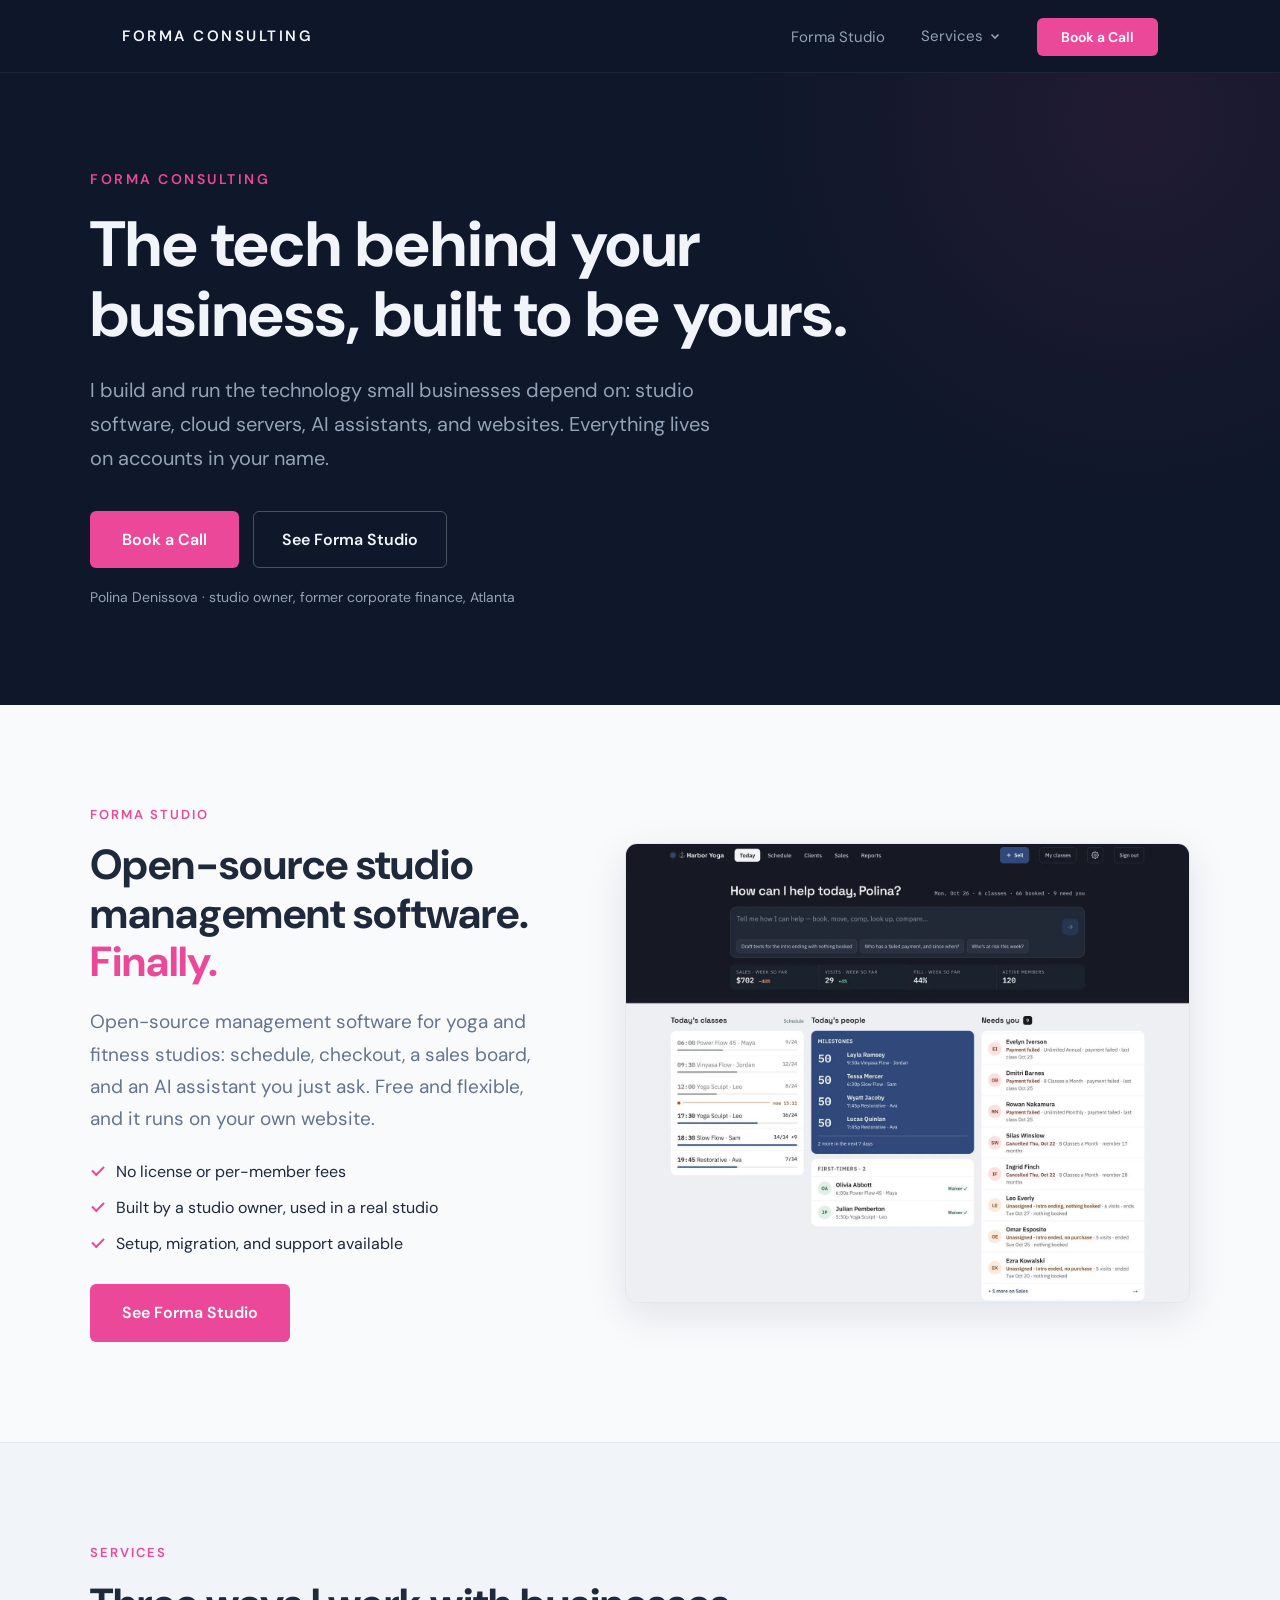
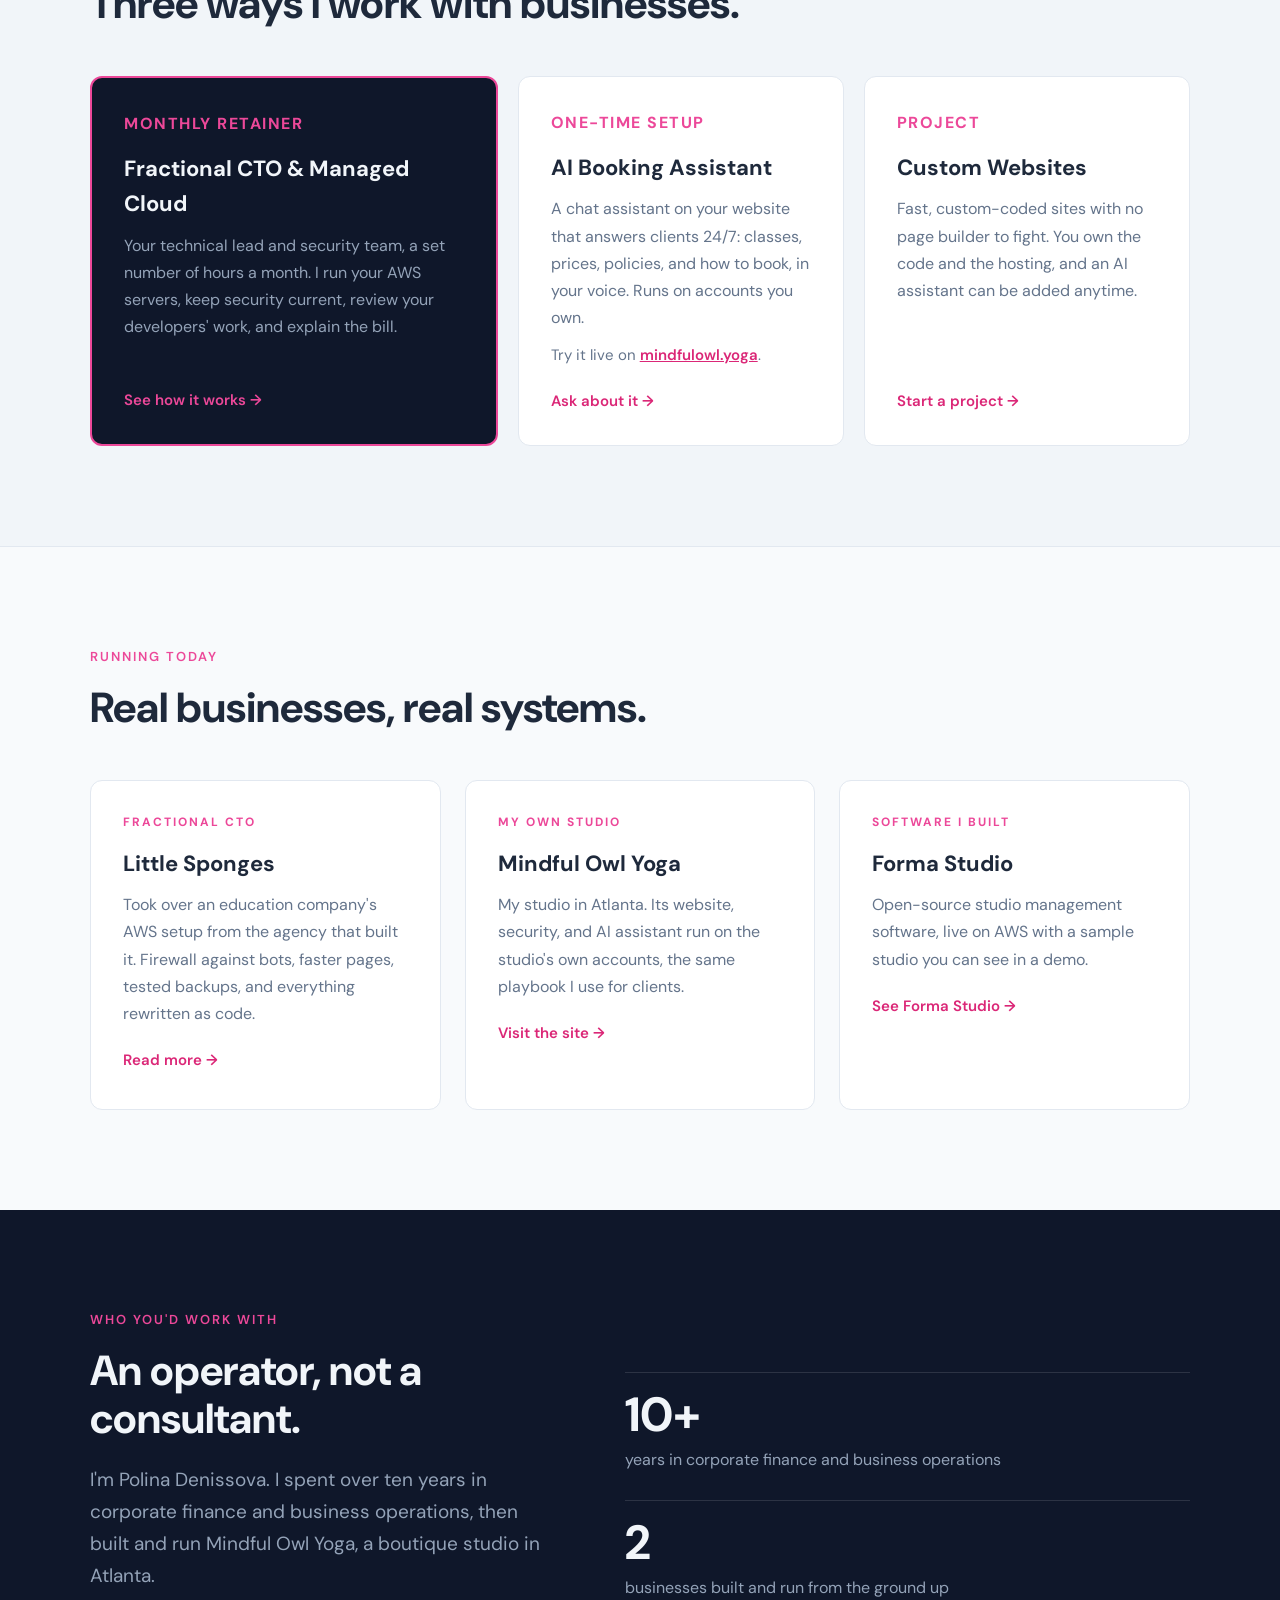
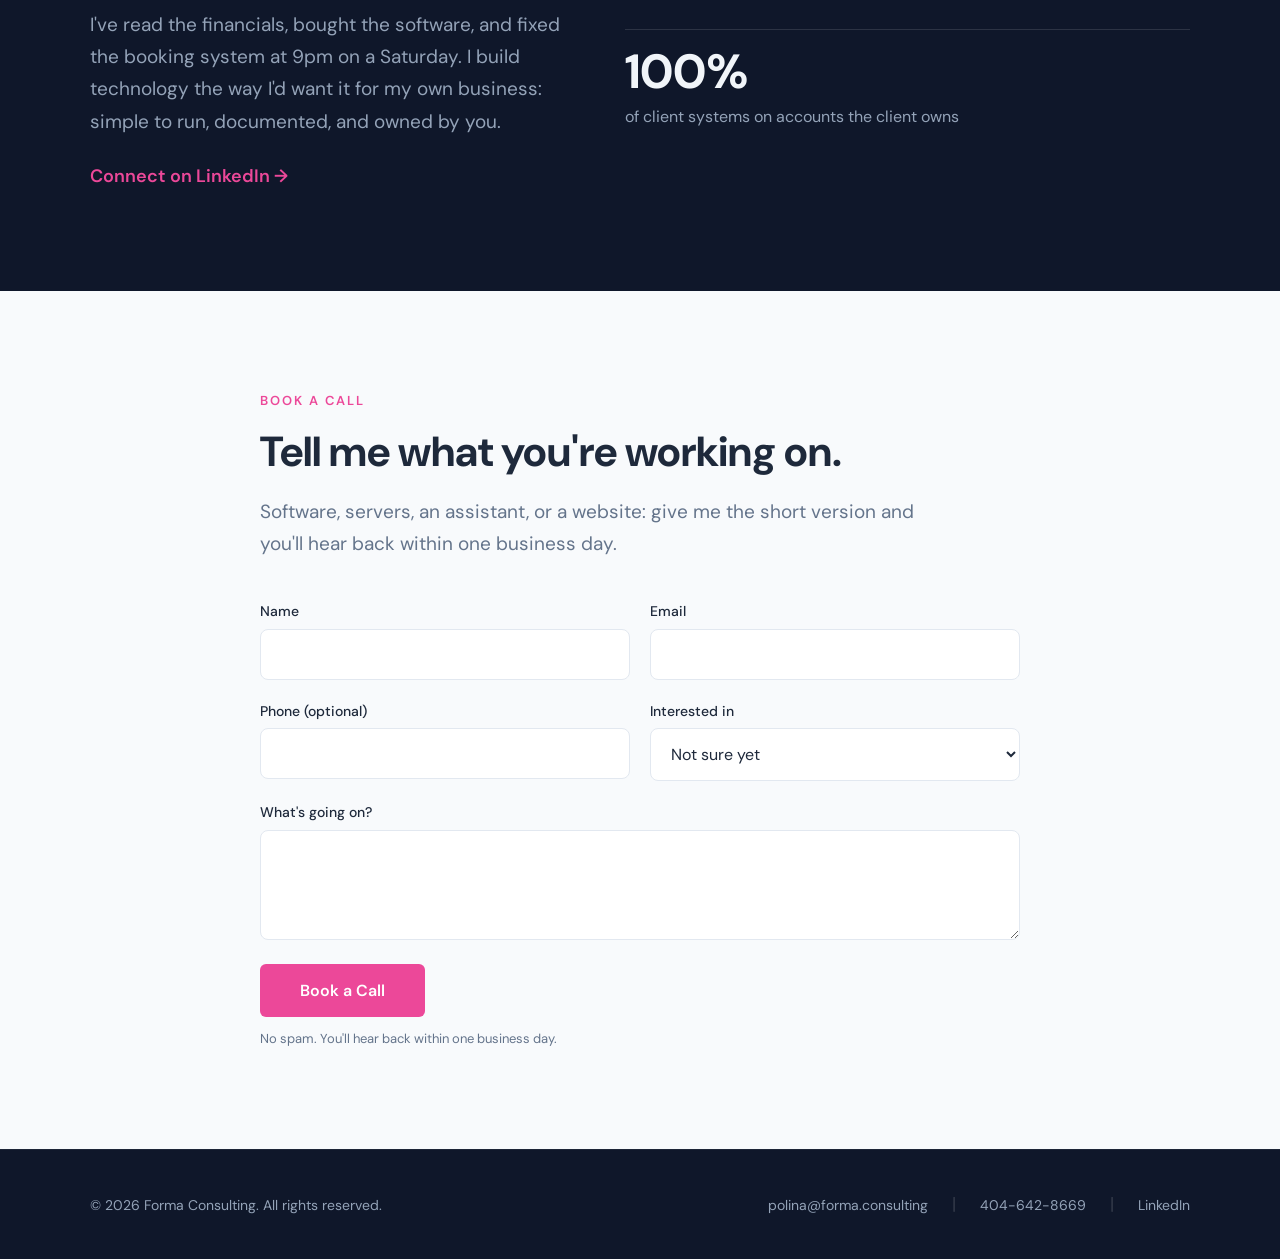
==== commit f4b5e75d: "New Forma Studio slogan: Open-source studio management software. Finally." ====
--- a/index.html
+++ b/index.html
@@ -389,7 +389,7 @@
     <div class="inner split">
       <div>
         <p class="section-label">Forma Studio</p>
-        <h2 class="section-title">Free studio software you can talk to.</h2>
+        <h2 class="section-title">Open-source studio management software. <span style="color:var(--accent)">Finally.</span></h2>
         <p class="section-lede">Open-source management software for yoga and fitness studios: schedule, checkout, a sales board, and an AI assistant you just ask. Free and flexible, and it runs on your own website.</p>
         <ul class="ticks">
           <li>No license or per-member fees</li>
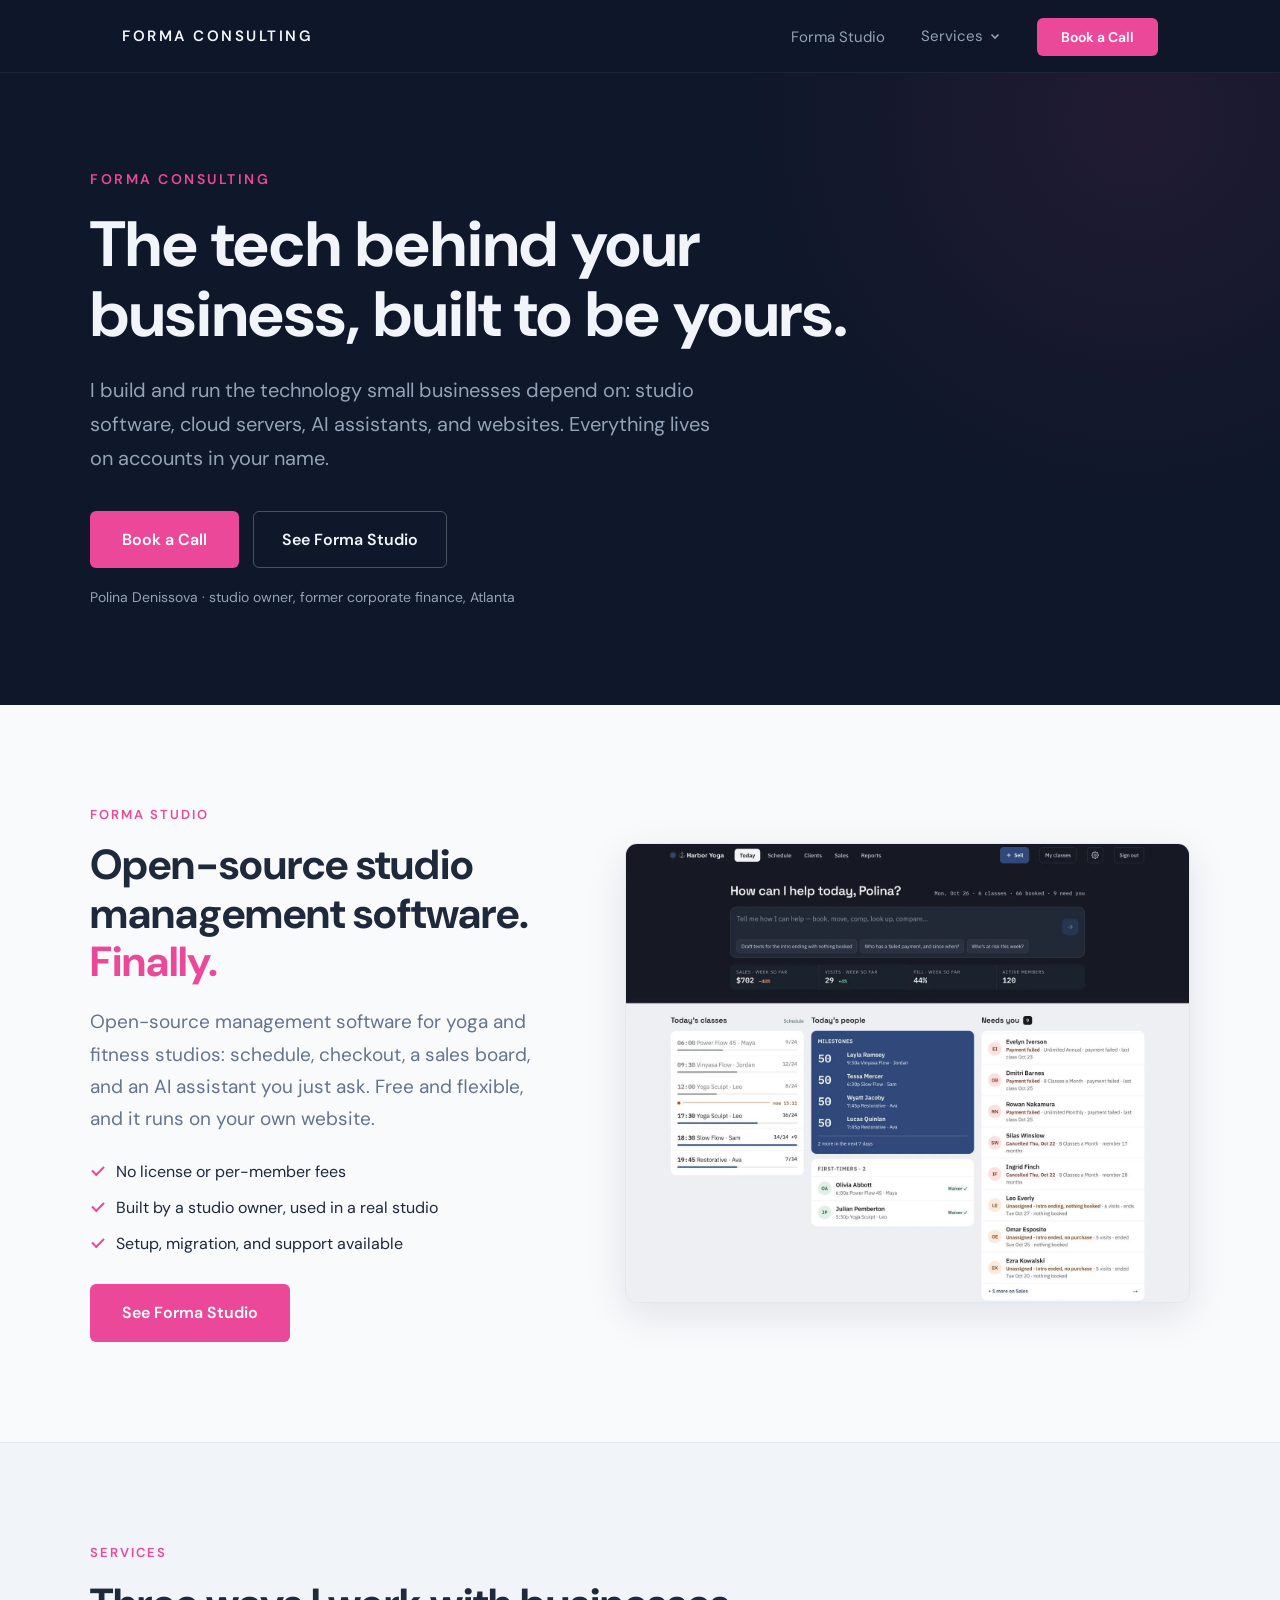
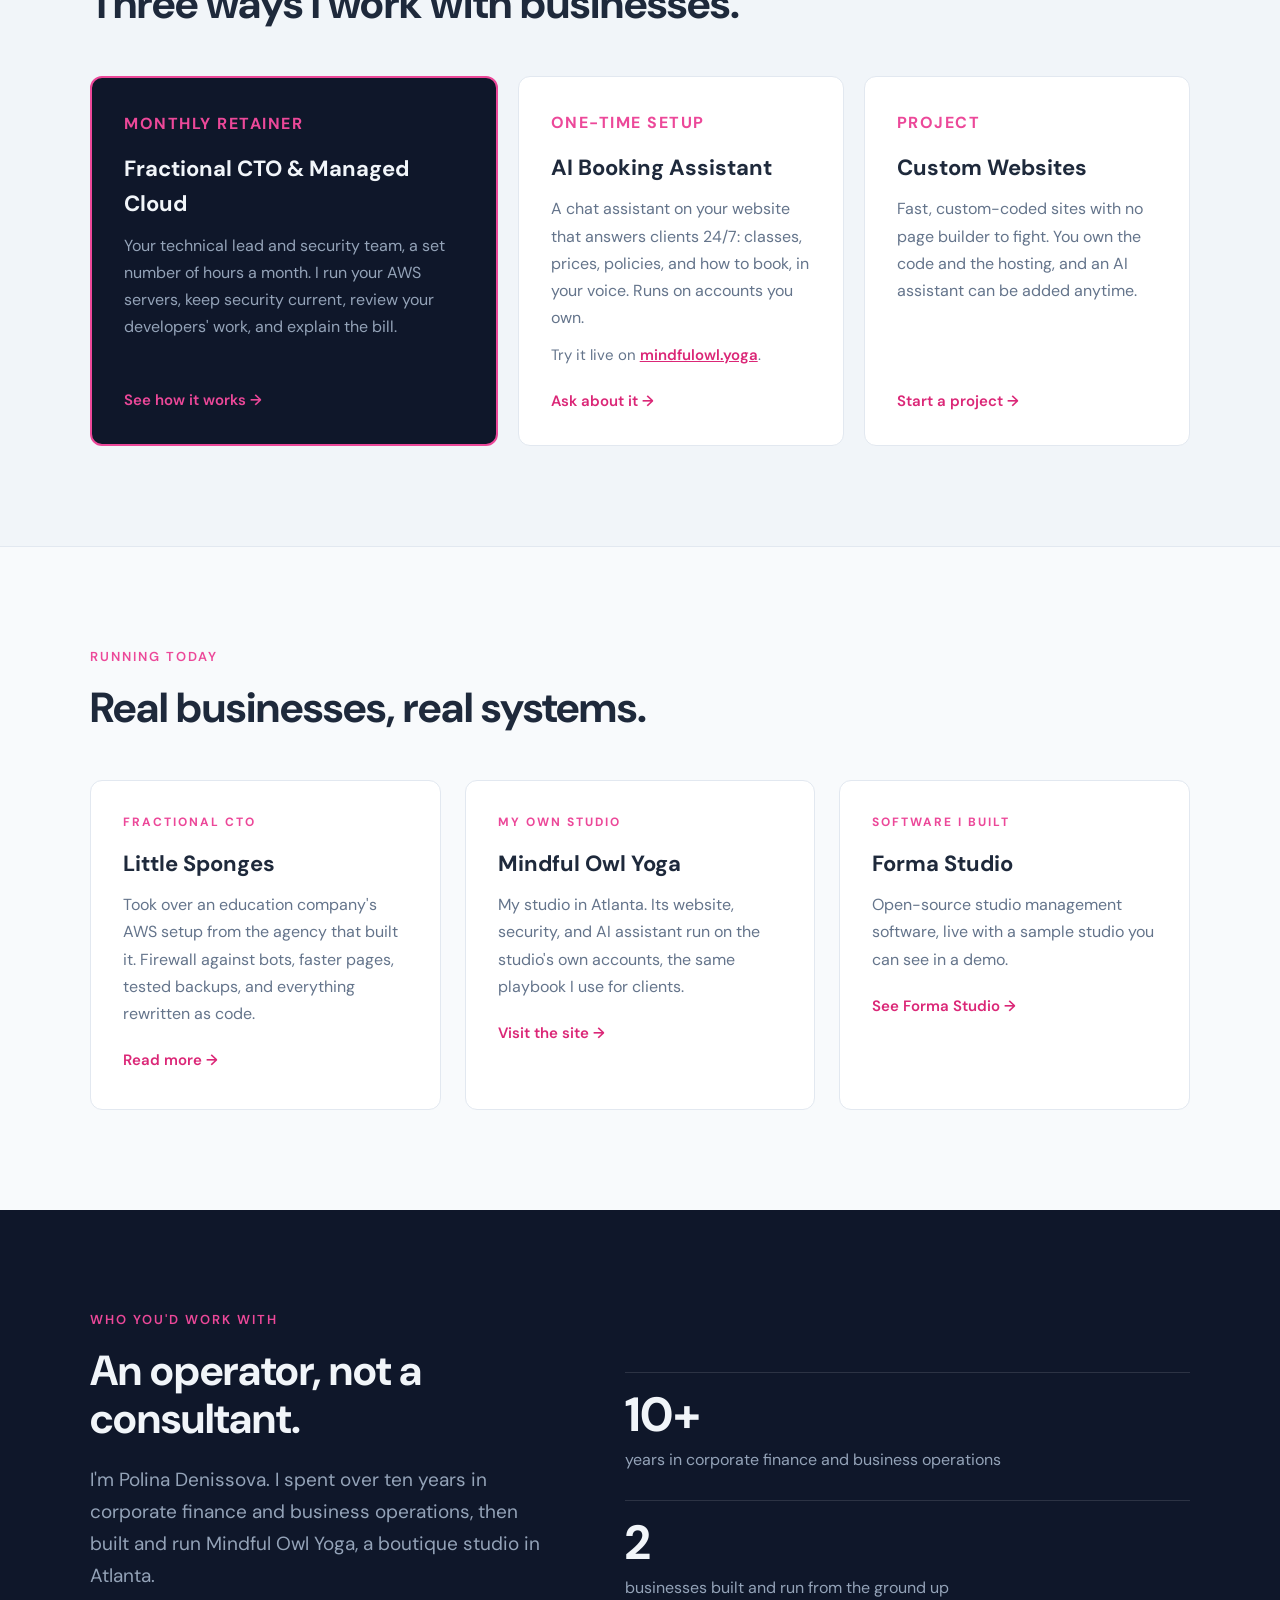
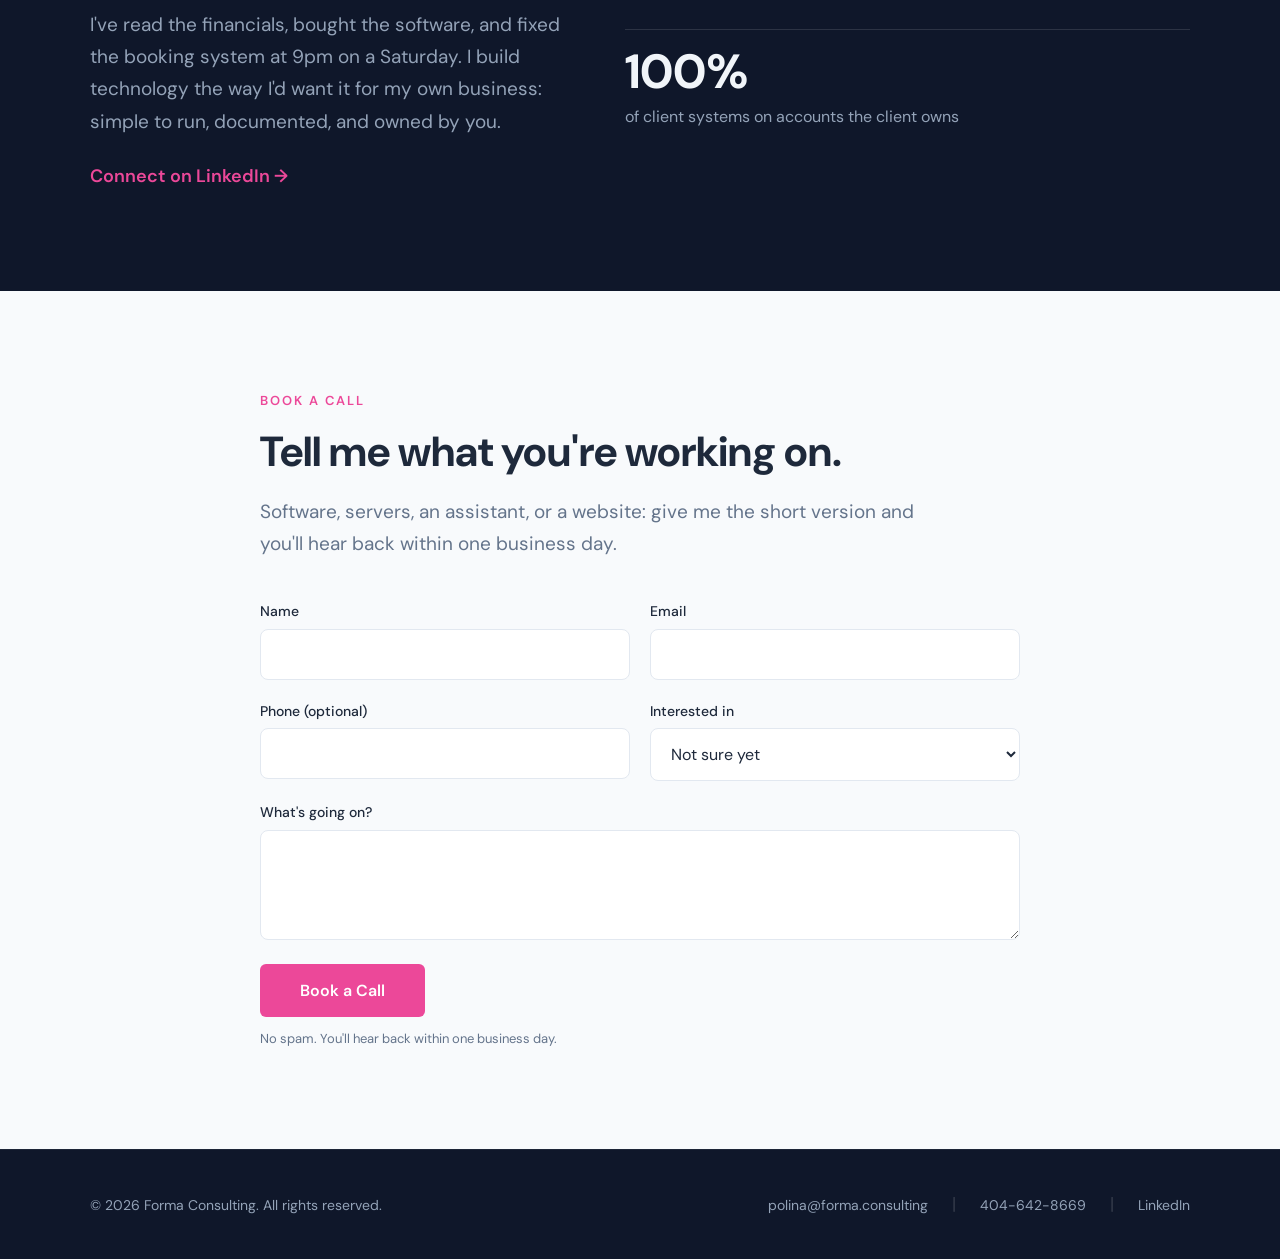
==== commit 7b2a544b: "Forma Studio: Render hosting, run-cost pricing" ====
--- a/index.html
+++ b/index.html
@@ -456,7 +456,7 @@
         <div class="case-card">
           <p class="case-number">SOFTWARE I BUILT</p>
           <h3>Forma Studio</h3>
-          <p class="case-intro">Open-source studio management software, live on AWS with a sample studio you can see in a demo.</p>
+          <p class="case-intro">Open-source studio management software, live with a sample studio you can see in a demo.</p>
           <ul><li><a href="/studio">See Forma Studio →</a></li></ul>
         </div>
       </div>
